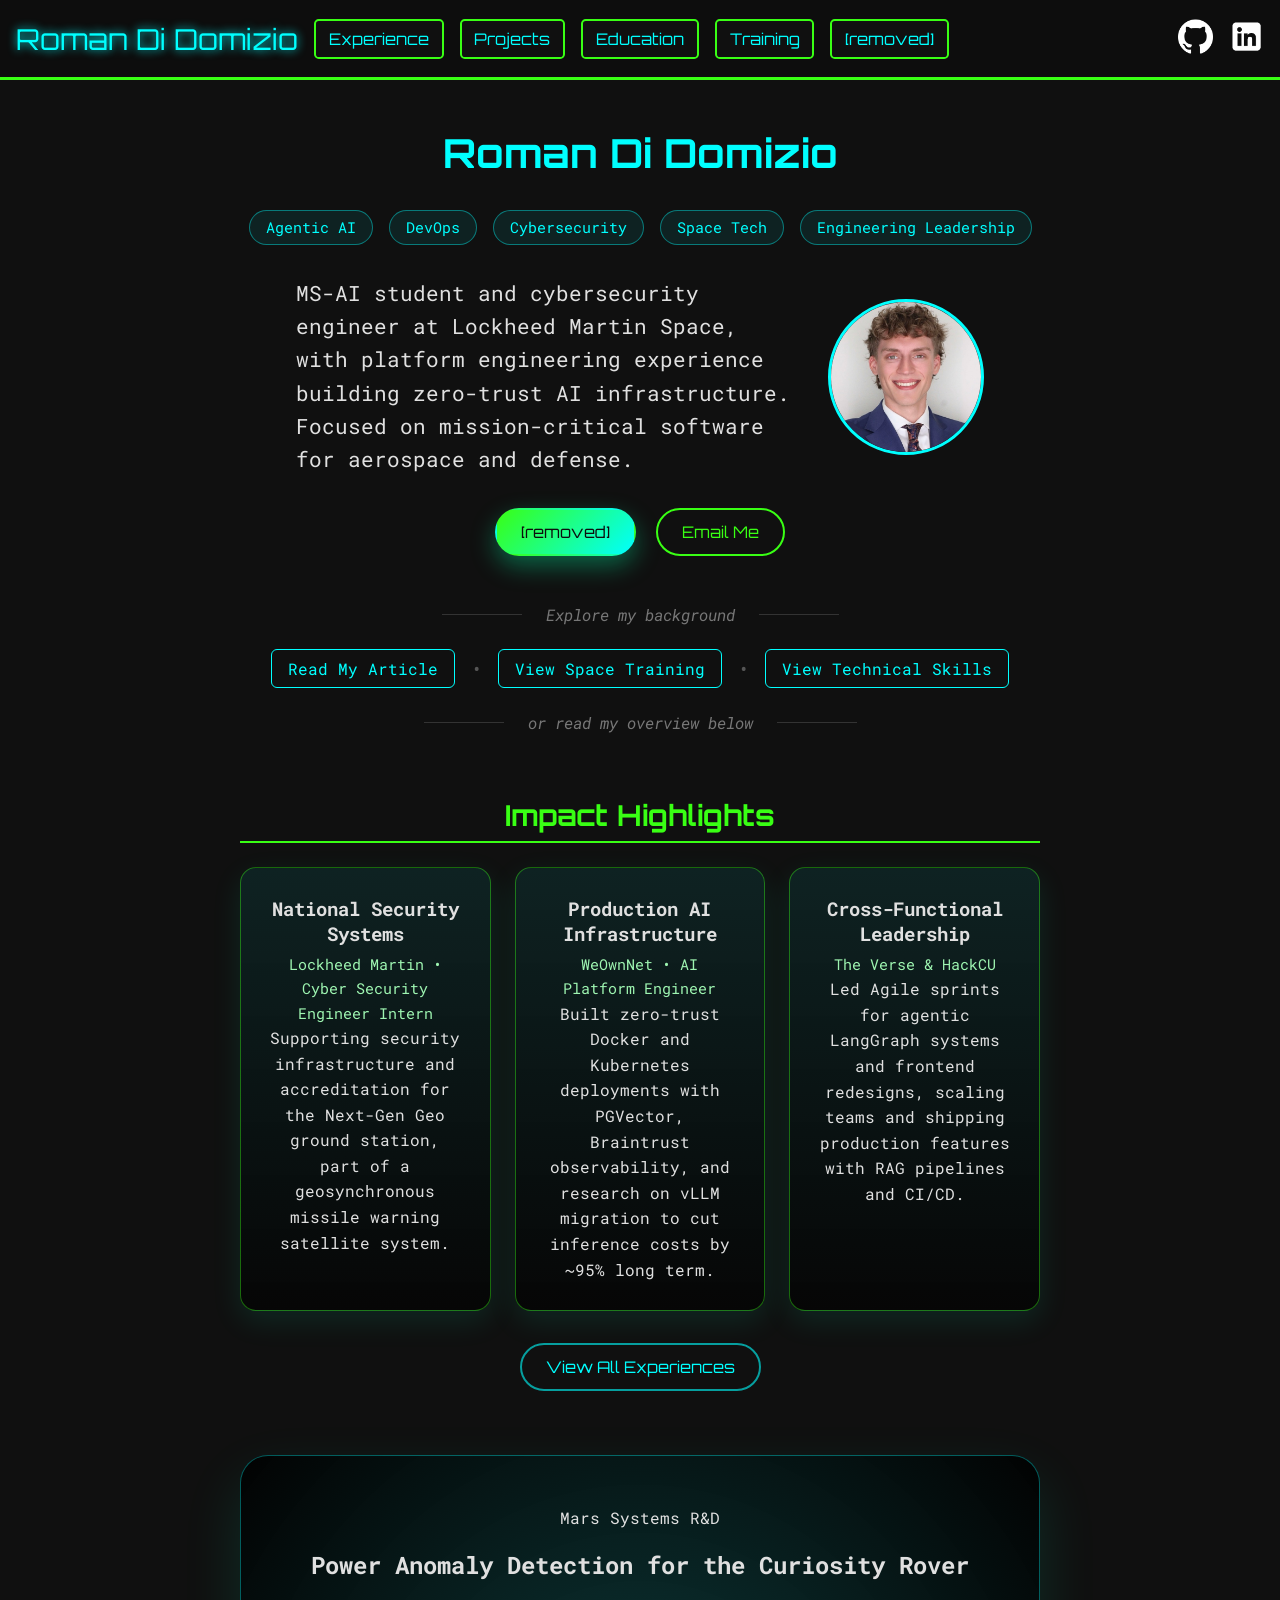
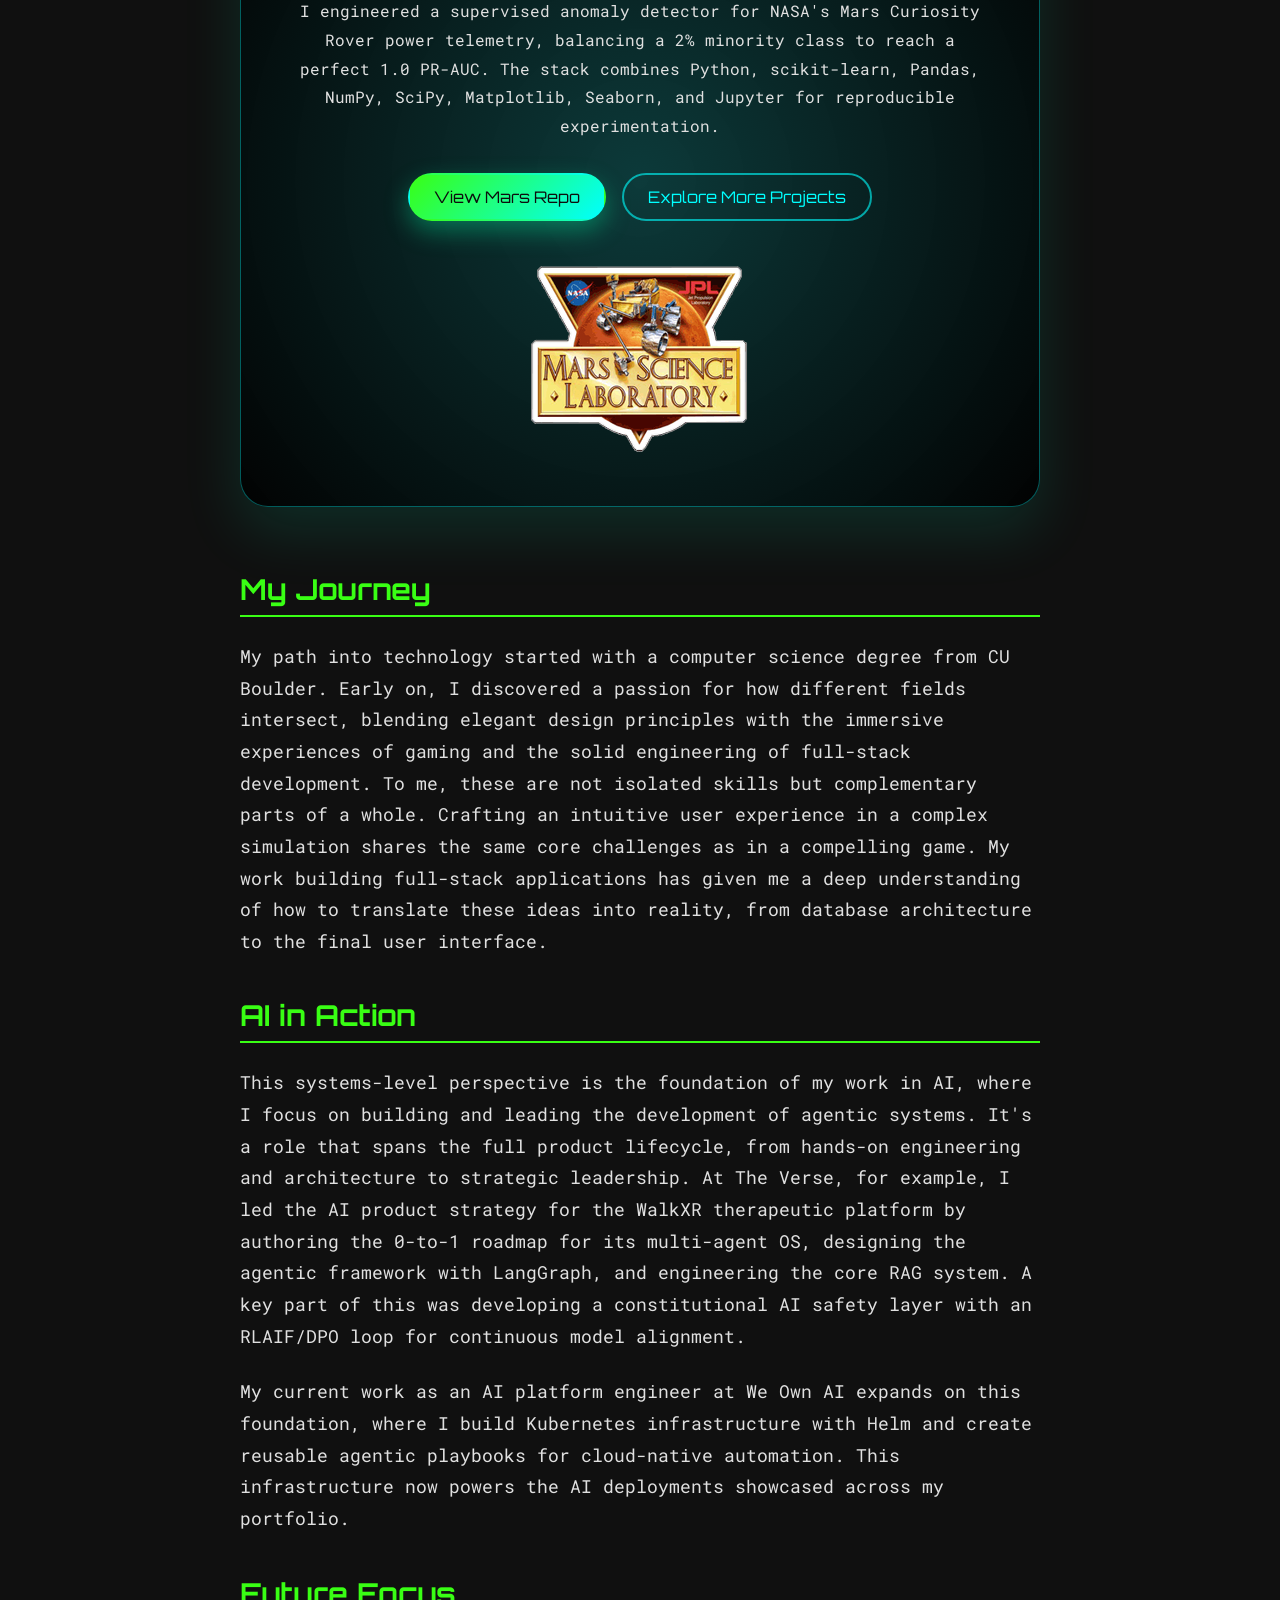
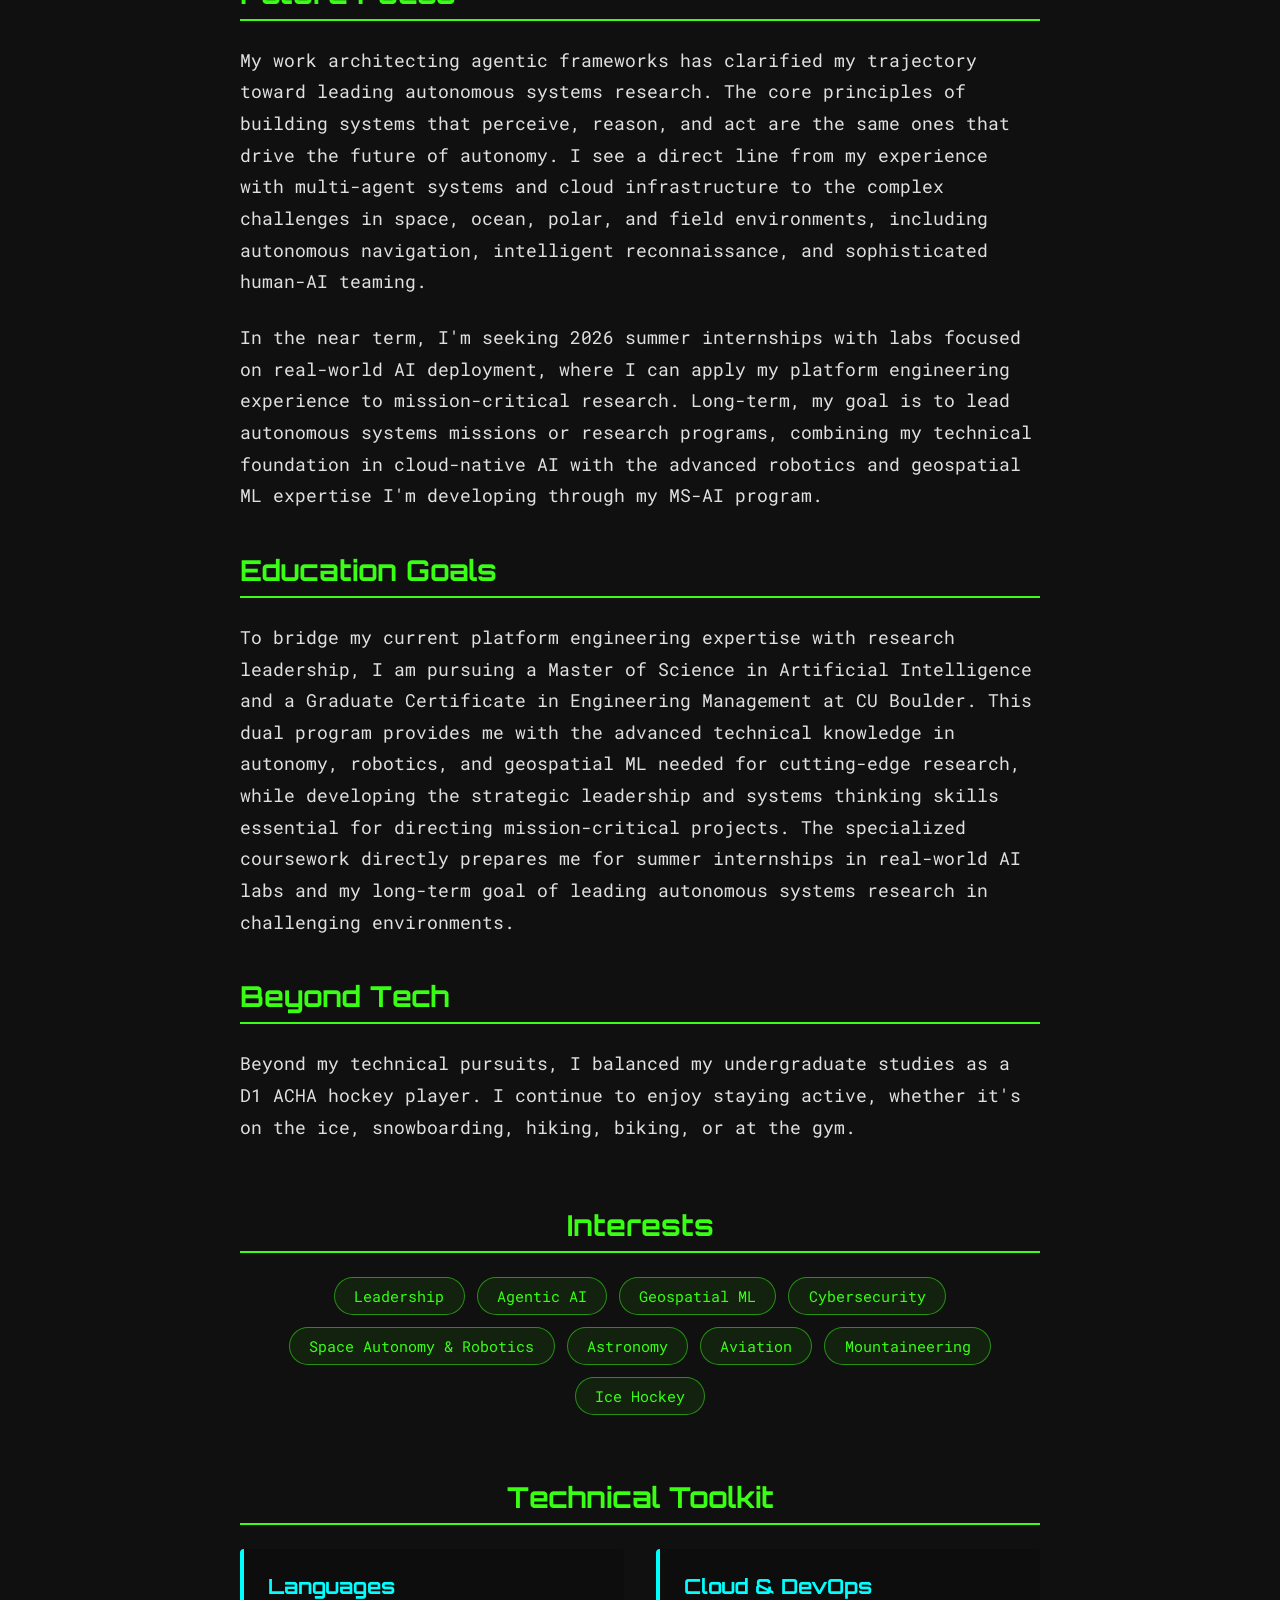
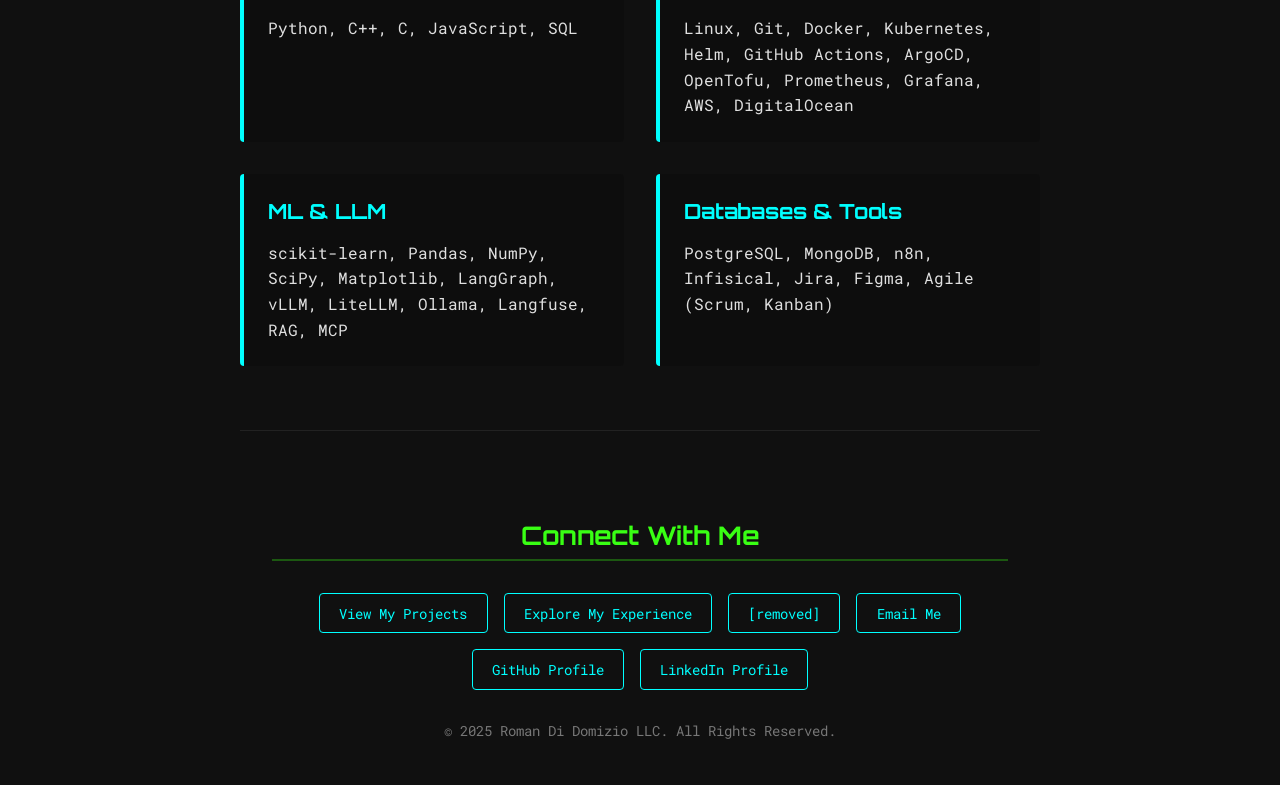
==== index.html @ f2a69345 "Update elevator pitch and impact highlights to reflect current role" ====
<!DOCTYPE html>
<html>
<head id="head">
    <title>Roman Di Domizio</title>
    <meta name="viewport" content="width=device-width, initial-scale=1.0">
    <link rel="stylesheet" href="css/index.css">
    <link rel="preconnect" href="https://fonts.googleapis.com">
    <link rel="preconnect" href="https://fonts.gstatic.com" crossorigin>
    <link href="https://fonts.googleapis.com/css2?family=Fragment+Mono&display=swap" rel="stylesheet">
    <link href="https://fonts.googleapis.com/css2?family=Orbitron:wght@400;700&family=Roboto+Mono:wght@400&display=swap" rel="stylesheet">
    <script src="js/getheader.js"></script>
    
    <!-- Matomo -->
    <script>
      var _paq = window._paq = window._paq || [];
      /* tracker methods like "setCustomDimension" should be called before "trackPageView" */
      _paq.push(["setDocumentTitle", document.domain + "/" + document.title]);
      _paq.push(["setCookieDomain", "*.romandidomizio.com"]);
      _paq.push(["setDomains", ["*.romandidomizio.com","*.romandidomizio.com","*.www.romandidomizio.com"]]);
      _paq.push(["enableCrossDomainLinking"]);
      _paq.push(['trackPageView']);
      _paq.push(['enableLinkTracking']);
      (function() {
        var u="https://matomo.romandid.xyz/";
        _paq.push(['setTrackerUrl', u+'matomo.php']);
        _paq.push(['setSiteId', '3']);
        var d=document, g=d.createElement('script'), s=d.getElementsByTagName('script')[0];
        g.async=true; g.src=u+'matomo.js'; s.parentNode.insertBefore(g,s);
      })();
    </script>
    <!-- End Matomo Code -->
</head>
<body class="body-class">
    <div id="header-placeholder"></div>

    <div class="page-content-scrollable">
        <div class="intro-container">
            <!-- Hero Section -->
            <div class="hero-section">
                <div class="hero-content">
                    <div class="name-section">
                        <span class="name-content">Roman Di Domizio</span>
                    </div>
                    
                    <div class="focus-chips">
                        <span class="chip">Agentic AI</span>
                        <span class="chip">DevOps</span>
                        <span class="chip">Cybersecurity</span>
                        <span class="chip">Space Tech</span>
                        <span class="chip">Engineering Leadership</span>
                    </div>
                    
                    <!-- Professional Summary -->
                    <div class="professional-summary">
                        <p class="summary-text">
                            MS-AI student and cybersecurity engineer at Lockheed Martin Space, with platform engineering experience building zero-trust AI infrastructure. 
                            Focused on mission-critical software for aerospace and defense.
                        </p>
                        <img src="img/headshot.jpg" alt="Roman Di Domizio Headshot" class="profile-pic-compact">
                    </div>

                    <div class="hero-cta">
                        <a href="[removed]" target="_blank" class="cta-btn primary-cta">[removed]</a>
                        <a href="mailto:rodi1364@colorado.edu" class="cta-btn secondary-cta">Email Me</a>
                    </div>
                </div>
            </div>

            <!-- Alternative Actions -->
            <div class="alternative-actions">
                <div class="action-divider">
                    <span class="divider-text">Explore my background</span>
                </div>
                <div class="action-links">
                    <a href="https://www.linkedin.com/pulse/from-walkxr-we-own-what-comes-next-roman-di-domizio-2ticc" target="_blank" class="action-link">
                        Read My Article
                    </a>
                    <span class="action-separator">•</span>
                    <a href="training.html" class="action-link">
                        View Space Training
                    </a>
                    <span class="action-separator">•</span>
                    <a href="#skills" class="action-link scroll-link">
                        View Technical Skills
                    </a>
                </div>
                <div class="action-divider">
                    <span class="divider-text">or read my overview below</span>
                </div>
            </div>

            <!-- Impact Highlights -->
            <div class="impact-highlights">
                <h2 class="content-subheading">Impact Highlights</h2>
                <div class="impact-grid">
                    <div class="impact-card">
                        <h3>National Security Systems</h3>
                        <p class="impact-meta">Lockheed Martin • Cyber Security Engineer Intern</p>
                        <p>Supporting security infrastructure and accreditation for the Next-Gen Geo ground station, part of a geosynchronous missile warning satellite system.</p>
                    </div>
                    <div class="impact-card">
                        <h3>Production AI Infrastructure</h3>
                        <p class="impact-meta">WeOwnNet • AI Platform Engineer</p>
                        <p>Built zero-trust Docker and Kubernetes deployments with PGVector, Braintrust observability, and research on vLLM migration to cut inference costs by ~95% long term.</p>
                    </div>
                    <div class="impact-card">
                        <h3>Cross-Functional Leadership</h3>
                        <p class="impact-meta">The Verse & HackCU</p>
                        <p>Led Agile sprints for agentic LangGraph systems and frontend redesigns, scaling teams and shipping production features with RAG pipelines and CI/CD.</p>
                    </div>
                </div>
                <div class="impact-cta">
                    <a href="experience.html" class="cta-btn tertiary-cta">View All Experiences</a>
                </div>
            </div>

            <!-- Mars Project Spotlight -->
            <section class="mars-showcase">
                <div class="mars-content">
                    <div class="mars-text">
                        <p class="eyebrow">Mars Systems R&D</p>
                        <h2>Power Anomaly Detection for the Curiosity Rover</h2>
                        <p>I engineered a supervised anomaly detector for NASA's Mars Curiosity Rover power telemetry, balancing a 2% minority class to reach a perfect 1.0 PR-AUC. The stack combines Python, scikit-learn, Pandas, NumPy, SciPy, Matplotlib, Seaborn, and Jupyter for reproducible experimentation.</p>
                        <div class="mars-cta">
                            <a href="https://github.com/romandidomizio/space-autonomy" target="_blank" class="cta-btn primary-cta">View Mars Repo</a>
                            <a href="projects.html" class="cta-btn tertiary-cta">Explore More Projects</a>
                        </div>
                    </div>
                    <div class="mars-visual">
                        <img src="img/MSL.png" alt="Mars Rover Visualization" />
                    </div>
                </div>
            </section>

            <!-- Main Narrative -->
            <div class="main-narrative">
                <h2 class="content-subheading">My Journey</h2>
                <p>My path into technology started with a computer science degree from CU Boulder. Early on, I discovered a passion for how different fields intersect, blending elegant design principles with the immersive experiences of gaming and the solid engineering of full-stack development. To me, these are not isolated skills but complementary parts of a whole. Crafting an intuitive user experience in a complex simulation shares the same core challenges as in a compelling game. My work building full-stack applications has given me a deep understanding of how to translate these ideas into reality, from database architecture to the final user interface.</p>

                <h2 class="content-subheading">AI in Action</h2>
                <p>This systems-level perspective is the foundation of my work in AI, where I focus on building and leading the development of agentic systems. It's a role that spans the full product lifecycle, from hands-on engineering and architecture to strategic leadership. At The Verse, for example, I led the AI product strategy for the WalkXR therapeutic platform by authoring the 0-to-1 roadmap for its multi-agent OS, designing the agentic framework with LangGraph, and engineering the core RAG system. A key part of this was developing a constitutional AI safety layer with an RLAIF/DPO loop for continuous model alignment.</p>
                <p>My current work as an AI platform engineer at We Own AI expands on this foundation, where I build Kubernetes infrastructure with Helm and create reusable agentic playbooks for cloud-native automation. This infrastructure now powers the AI deployments showcased across my portfolio.</p>

                <h2 class="content-subheading">Future Focus</h2>
                <p>My work architecting agentic frameworks has clarified my trajectory toward leading autonomous systems research. The core principles of building systems that perceive, reason, and act are the same ones that drive the future of autonomy. I see a direct line from my experience with multi-agent systems and cloud infrastructure to the complex challenges in space, ocean, polar, and field environments, including autonomous navigation, intelligent reconnaissance, and sophisticated human-AI teaming.</p>
                <p>In the near term, I'm seeking 2026 summer internships with labs focused on real-world AI deployment, where I can apply my platform engineering experience to mission-critical research. Long-term, my goal is to lead autonomous systems missions or research programs, combining my technical foundation in cloud-native AI with the advanced robotics and geospatial ML expertise I'm developing through my MS-AI program.</p>

                <h2 class="content-subheading">Education Goals</h2>
                <p>To bridge my current platform engineering expertise with research leadership, I am pursuing a Master of Science in Artificial Intelligence and a Graduate Certificate in Engineering Management at CU Boulder. This dual program provides me with the advanced technical knowledge in autonomy, robotics, and geospatial ML needed for cutting-edge research, while developing the strategic leadership and systems thinking skills essential for directing mission-critical projects. The specialized coursework directly prepares me for summer internships in real-world AI labs and my long-term goal of leading autonomous systems research in challenging environments.</p>

                 <h2 class="content-subheading">Beyond Tech</h2>
                <p>Beyond my technical pursuits, I balanced my undergraduate studies as a D1 ACHA hockey player. I continue to enjoy staying active, whether it's on the ice, snowboarding, hiking, biking, or at the gym.</p>
            </div>

            <!-- Interests -->
            <div class="interests-section">
                <h2 class="content-subheading">Interests</h2>
                <div class="interest-tags">
                    <span class="interest-tag">Leadership</span>
                    <span class="interest-tag">Agentic AI</span>
                    <span class="interest-tag">Geospatial ML</span>
                    <span class="interest-tag">Cybersecurity</span>
                    <span class="interest-tag">Space Autonomy & Robotics</span>
                    <span class="interest-tag">Astronomy</span>
                    <span class="interest-tag">Aviation</span>
                    <span class="interest-tag">Mountaineering</span>
                    <span class="interest-tag">Ice Hockey</span>
                </div>
            </div>

            <!-- Technical Skills Section -->
            <div id="skills" class="skills-section">
                <h2 class="content-subheading">Technical Toolkit</h2>
                <div class="skills-grid">
                    <div class="skill-category">
                        <h4>Languages</h4>
                        <p>Python, C++, C, JavaScript, SQL</p>
                    </div>
                    <div class="skill-category">
                        <h4>Cloud &amp; DevOps</h4>
                        <p>Linux, Git, Docker, Kubernetes, Helm, GitHub Actions, ArgoCD, OpenTofu, Prometheus, Grafana, AWS, DigitalOcean</p>
                    </div>
                    <div class="skill-category">
                        <h4>ML &amp; LLM</h4>
                        <p>scikit-learn, Pandas, NumPy, SciPy, Matplotlib, LangGraph, vLLM, LiteLLM, Ollama, Langfuse, RAG, MCP</p>
                    </div>
                    <div class="skill-category">
                        <h4>Databases &amp; Tools</h4>
                        <p>PostgreSQL, MongoDB, n8n, Infisical, Jira, Figma, Agile (Scrum, Kanban)</p>
                    </div>
                </div>
            </div>

            <!-- Footer Section -->
            <footer>
                <h2 class="content-subheading footer-heading">Connect With Me</h2>
                <div class="footer-links-container">
                    <a href="projects.html" class="footer-link">View My Projects</a>
                    <a href="experience.html" class="footer-link">Explore My Experience</a>
                    <a href="[removed]" target="_blank" class="footer-link">[removed]</a>
                    <a href="mailto:rodi1364@colorado.edu" class="footer-link">Email Me</a>
                    <a href="https://github.com/romandidomizio" target="_blank" class="footer-link">GitHub Profile</a>
                    <a href="https://www.linkedin.com/in/roman-di-domizio" target="_blank" class="footer-link">LinkedIn Profile</a>
                </div>
                <p class="copyright">&copy; 2025 Roman Di Domizio LLC. All Rights Reserved.</p>
            </footer>
        </div>
    </div>
</body>
</html>
---- css/index.css ----
@import url('https://fonts.googleapis.com/css2?family=Orbitron:wght@400;700&family=Roboto+Mono:wght@400&display=swap');

/* Header Section */
.header-container {
    width: 100%;
    max-width: 100vw; /* Prevent horizontal scrolling */
    height: 5rem; /* Restrict height to 5rem */
    display: flex;
    justify-content: space-between;
    align-items: center;
    padding: 0 1rem; /* Reduced padding to save space */
    background-color: #0d0d0d; /* Dark background */
    border-bottom: 3px solid #39FF14; /* Neon green bottom border */
    box-sizing: border-box; /* Ensures padding is included in the element's width */
    overflow: hidden; /* Prevents horizontal overflow */
}

/* Name Styling */
.myname {
    text-decoration: none;
    font-family: 'Orbitron', sans-serif;
    font-size: 1.8rem;
    color: #00FFFF; /* Neon blue */
    text-shadow: 0 0 10px #00FFFF; /* Neon blue glow */
}

/* Navigation Buttons Styling */
.nav-buttons {
    display: flex;
    gap: 1rem; /* Space between buttons */
    justify-content: left;
    flex-wrap: wrap; /* Allows buttons to wrap on smaller screens */
    flex: 1; /* Pushes buttons to center */
    margin-left: 1rem;
}

.hdr-btn {
    font-family: 'Orbitron', sans-serif;
    font-size: 1rem; /* Reduced font size to fit smaller screens */
    text-decoration: none;
    color: #00FFFF;
    background-color: #101010;
    border: 2px solid #39FF14; /* Neon green border */
    padding: 0.5rem 0.8rem;
    border-radius: 0.3rem;
    transition: 0.3s;
}

.hdr-btn:hover {
    background-color: #39FF14; /* Neon green background on hover */
    color: #000; /* Dark text on hover */
    cursor: pointer;
    box-shadow: 0 0 15px #39FF14; /* Glow effect */
}

/* Social Media Icons */
.social-links {
    display: flex;
    gap: 1rem;
    margin-left: 1rem;
}

.social-icon {
    width: 35px; /* Slightly reduced icon size */
    height: auto;
    transition: transform 0.3s;
}

.social-icon:hover {
    transform: scale(1.2); /* Zoom-in effect on hover */
}

/* Responsive Adjustments for Smaller Screens */
@media (max-width: 768px) {
    .header-container {
        flex-direction: column;
        height: auto; /* Allows for expansion */
        padding: 0.5rem 1rem;
        text-align: center;
    }

    .nav-buttons {
        flex-wrap: wrap; /* Allows buttons to wrap */
        justify-content: center;
        margin: 0.5rem 0;
        gap: 0.5rem; /* Smaller gap between buttons */
    }

    .hdr-btn {
        font-size: 0.9rem; /* Smaller font size for smaller screens */
        padding: 0.4rem 0.6rem; /* Adjust padding for smaller buttons */
    }

    .social-links {
        justify-content: center;
        margin-top: 0.5rem;
    }
}

/* page info */
.body-class {
    margin: 0;
    background-color: #101010; /* Dark primary background */
    color: #E0E0E0; /* Softer white for better readability */
    font-family: 'Roboto Mono', monospace; /* Secondary futuristic font */
}

.page-name {
    font-family: 'Orbitron', sans-serif;
    font-size: 3rem;
    color: #00FFFF; /* Neon blue for heading */
    text-shadow: 0 0 15px #00FFFF; /* Neon glow effect */
    text-align: center;
    margin-top: 2rem;
}
/* New styles for scrollable index page */
.page-content-scrollable {
    padding: 0 2rem 5rem 2rem; /* Add padding to sides and bottom */
}

.intro-container {
    max-width: 800px;
    margin: 0 auto; /* Center the content */
    text-align: center;
}

/* index */
.name-section {
    text-align: center;
    margin-top: 3rem;
    margin-bottom: 1rem;
}

.name-content {
    font-family: 'Orbitron', sans-serif;
    font-size: 2.5rem;
    font-weight: bold;
    color: #00FFFF;
    /* text-shadow: 0 0 10px #00FFFF; */ /* Shadow removed */
}

.elevator-pitch {
    font-size: 1.2rem;
    color: #E0E0E0;
    max-width: 700px;
    margin: 0 auto 2.5rem auto;
    line-height: 1.6;
}

.elevator-pitch strong {
    color: #39FF14;
    font-weight: normal;
}

.profile-pic-circular {
    width: 200px;
    height: 200px;
    border-radius: 50%; /* Makes the image circular */
    object-fit: cover;
    object-position: center 5%; /* Adjusts visible part of image further down */
    border: 3px solid #00FFFF;
    /* box-shadow: 0 0 20px rgba(0, 255, 255, 0.5); */ /* Shadow removed */
    margin-top: .5rem; /* Increased top margin to move it down */
    margin-bottom: .5rem;
}

.main-narrative {
    text-align: left;
    margin-bottom: 4rem;
}

.content-subheading {
    font-family: 'Orbitron', sans-serif;
    font-size: 1.8rem;
    color: #39FF14;
    /* text-shadow: 0 0 8px rgba(57, 255, 20, 0.7); */ /* Shadow removed */
    border-bottom: 2px solid #39FF14;
    padding-bottom: 0.5rem;
    margin-top: 2.5rem;
    margin-bottom: 1.5rem;
}

.main-narrative p {
    font-size: 1.1rem;
    color: #E0E0E0;
    line-height: 1.8;
    margin-bottom: 1.5rem;
}

.main-narrative p strong {
    font-weight: bold;
    color: #00FFFF;
}

.main-narrative ul li b {
    font-weight: bold;
    color: #00FFFF; /* Ensure these titles are bold and match other strong emphasis */
}

/* Hero Section */
.hero-section {
    text-align: center;
    margin-bottom: 3rem;
}

.hero-content {
    max-width: 800px;
    margin: 0 auto;
}

.professional-summary {
    display: flex;
    align-items: center;
    justify-content: center;
    gap: 2rem;
    margin-top: 1.5rem;
    flex-wrap: wrap;
}

.summary-text {
    font-size: 1.3rem;
    color: #E0E0E0;
    line-height: 1.6;
    max-width: 500px;
    text-align: left;
    margin: 0;
}

.profile-pic-compact {
    width: 150px;
    height: 150px;
    border-radius: 50%;
    object-fit: cover;
    object-position: center 5%;
    border: 3px solid #00FFFF;
    flex-shrink: 0;
}

.hero-cta {
    display: flex;
    justify-content: center;
    gap: 1.25rem;
    flex-wrap: wrap;
    margin: 2rem 0 1rem 0;
}

.cta-btn {
    font-family: 'Orbitron', sans-serif;
    text-decoration: none;
    padding: 0.75rem 1.5rem;
    border-radius: 999px;
    font-size: 1rem;
    transition: transform 0.25s ease, box-shadow 0.25s ease;
    border: 2px solid transparent;
}

.primary-cta {
    background: linear-gradient(135deg, #39FF14, #00FFFF);
    color: #0d0d0d;
    box-shadow: 0 10px 25px rgba(0, 255, 170, 0.35);
}

.secondary-cta {
    border-color: #39FF14;
    color: #39FF14;
}

.tertiary-cta {
    border-color: rgba(0, 255, 255, 0.6);
    color: #00FFFF;
}

.cta-btn:hover {
    transform: translateY(-3px);
    box-shadow: 0 15px 30px rgba(0, 255, 200, 0.25);
}

.focus-chips {
    display: flex;
    gap: 1rem;
    justify-content: center;
    flex-wrap: wrap;
    margin-top: 2rem;
    margin-bottom: 2rem;
}

.chip {
    border: 1px solid rgba(0, 255, 255, 0.4);
    color: #00FFFF;
    padding: 0.4rem 1rem;
    border-radius: 20px;
    font-size: 0.95rem;
    background-color: rgba(0, 255, 255, 0.08);
}

/* Business Ventures Section */

/* Impact Highlights */
.impact-highlights {
    margin: 4rem 0;
}

.impact-grid {
    display: grid;
    grid-template-columns: repeat(auto-fit, minmax(240px, 1fr));
    gap: 1.5rem;
}

.impact-card {
    border: 1px solid rgba(57, 255, 20, 0.4);
    border-radius: 16px;
    padding: 1.75rem;
    background: linear-gradient(180deg, rgba(0, 255, 255, 0.08), rgba(0, 0, 0, 0.6));
    box-shadow: 0 10px 30px rgba(0, 255, 200, 0.1);
    transition: transform 0.3s ease, border-color 0.3s ease;
}

.impact-card:hover {
    transform: translateY(-6px);
    border-color: #39FF14;
}

.impact-card h3 {
    margin-top: 0;
    margin-bottom: 0.35rem;
}

.impact-meta {
    font-size: 0.95rem;
    color: #9ef5b1;
    margin-bottom: 0.75rem;
}

.impact-card p {
    margin: 0;
    line-height: 1.6;
}

.impact-cta {
    text-align: center;
    margin-top: 2rem;
}

.impact-cta .cta-btn {
    display: inline-block;
}

/* Interests */
.interests-section {
    margin: 3rem 0 4rem 0;
}

.interest-tags {
    display: flex;
    flex-wrap: wrap;
    justify-content: center;
    gap: 0.75rem;
}

.interest-tag {
    border: 1px solid rgba(57, 255, 20, 0.5);
    padding: 0.5rem 1.2rem;
    border-radius: 999px;
    font-size: 0.95rem;
    color: #39FF14;
    background-color: rgba(57, 255, 20, 0.08);
}

.mars-showcase {
    margin: 4rem 0;
    border: 1px solid rgba(0, 255, 255, 0.35);
    border-radius: 28px;
    padding: 3rem;
    background: radial-gradient(circle at center, rgba(0, 255, 255, 0.18), rgba(0, 0, 0, 0.85));
    box-shadow: 0 25px 60px rgba(0, 255, 200, 0.12);
}


.mars-content {
    display: flex;
    flex-direction: column;
    gap: 2.5rem;
    align-items: center;
    text-align: center;
}

.mars-text {
    max-width: 720px;
}

.mars-text h2 {
    margin-top: 0;
    margin-bottom: 1rem;
}

.mars-text p {
    margin-top: 0;
    line-height: 1.8;
}


.mars-visual {
    width: 100%;
    display: flex;
    justify-content: center;
}

.mars-visual img {
    max-width: 360px;
    border-radius: 18px;
    margin: 0 auto;
}

.mars-cta {
    display: flex;
    gap: 1rem;
    flex-wrap: wrap;
    margin-top: 2rem;
    justify-content: center;
}

@media (max-width: 768px) {
    .mars-showcase {
        padding: 1.75rem;
    }
    .mars-content {
        flex-direction: column-reverse;
    }
    .hero-cta {
        flex-direction: column;
    }
}

/* Alternative Actions */
.alternative-actions {
    text-align: center;
    margin: 3rem 0;
}

.action-divider {
    margin: 1.5rem 0;
    position: relative;
    display: flex;
    align-items: center;
    justify-content: center;
}

.action-divider::before,
.action-divider::after {
    content: '';
    flex: 1;
    height: 1px;
    background-color: #333;
    max-width: 80px;
}

.action-divider::before {
    margin-right: 1rem;
}

.action-divider::after {
    margin-left: 1rem;
}

.divider-text {
    font-size: 1rem;
    color: #777;
    font-style: italic;
    white-space: nowrap;
    padding: 0 0.5rem;
}

.action-links {
    display: flex;
    justify-content: center;
    align-items: center;
    gap: 1rem;
    flex-wrap: wrap;
}

.action-link {
    text-decoration: none;
    color: #00FFFF;
    font-size: 1rem;
    padding: 0.5rem 1rem;
    border: 1px solid #00FFFF;
    border-radius: 6px;
    transition: all 0.3s ease;
}

.action-link:hover {
    background-color: #00FFFF;
    color: #000;
}

.action-separator {
    color: #555;
    font-size: 1.2rem;
}

/* Smooth scrolling for anchor links */
html {
    scroll-behavior: smooth;
}

/* Responsive adjustments */
@media (max-width: 768px) {
    .professional-summary {
        flex-direction: column;
        text-align: center;
    }
    
    .summary-text {
        text-align: center;
        max-width: 100%;
    }
    
    .venture-cards {
        grid-template-columns: 1fr;
    }
    
    .action-links {
        flex-direction: column;
        gap: 0.5rem;
    }
    
    .action-separator {
        display: none;
    }
    .name-content {
        font-size: 2rem;
    }
}

/* Skills Section */
.skills-section {
    margin-bottom: 4rem;
}

.skills-grid {
    display: grid;
    grid-template-columns: 1fr; /* Single column on small screens */
    gap: 2rem;
    text-align: left;
}

.skill-category {
    background-color: #0d0d0d;
    padding: 1.5rem;
    border-left: 4px solid #00FFFF;
    border-radius: 4px;
    transition: all 0.3s ease;
}

.skill-category:hover {
    transform: translateY(-5px);
    /* box-shadow: 0 5px 15px rgba(0, 255, 255, 0.1); */ /* Shadow removed */
    border-left-color: #39FF14; /* Change border color on hover for feedback */
}

.skill-category h4 {
    font-family: 'Orbitron', sans-serif;
    font-size: 1.3rem;
    color: #00FFFF;
    margin-top: 0;
    margin-bottom: 1rem;
}

.skill-category p {
    font-size: 1rem;
    color: #E0E0E0;
    line-height: 1.6;
    margin: 0;
}

/* Footer Section */
footer {
    text-align: center;
    padding: 3rem 2rem 2rem 2rem; /* Added more padding top, reduced bottom */
    margin-top: 4rem; /* Space above footer */
    margin-bottom: -6rem;
    border-top: 1px solid #222; /* Subtle top border */
}

.footer-heading {
    margin-bottom: 2rem; /* Space below footer heading */
    font-size: 1.6rem; /* Slightly smaller footer heading */
    border-bottom-color: rgba(57, 255, 20, 0.3); /* More subtle border */
}

.footer-links-container {
    display: flex;
    justify-content: center;
    gap: 1rem; /* Adjusted gap */
    flex-wrap: wrap;
    margin-bottom: 2rem;
}

.footer-link {
    text-decoration: none;
    padding: 0.6rem 1.2rem; /* Adjusted padding */
    font-family: 'Roboto Mono', monospace; /* Consistent font */
    font-size: 0.9rem;
    border-radius: 4px;
    background-color: transparent;
    color: #00FFFF;
    border: 1px solid #00FFFF;
    transition: all 0.3s ease;
}

.footer-link:hover {
    cursor: pointer;
    background-color: #00FFFF;
    color: #000;
    border-color: #00FFFF;
    /* box-shadow: 0 0 10px #00FFFF; */ /* Shadow removed */
    transform: scale(1.03);
}

.copyright {
    font-size: 0.85rem;
    color: #777;
    margin-top: 2rem;
}

/* Responsive adjustments */
@media (min-width: 768px) {
    .skills-grid {
        grid-template-columns: repeat(2, 1fr); /* Two columns on larger screens */
    }
}


/* education */
.education-container {
    display: flex;
    justify-content: space-between;
    gap: 2rem;
    padding: 2rem;
    max-width: 1600px;
    margin: 0 auto;
}

@media (max-width: 900px) {
    .education-container {
        flex-direction: column;
    }

    .education-column {
        width: 100%;
    }
}

.education-column {
    width: 48%;
    max-height: 80vh; /* Adjust height as needed */
    overflow-y: auto;
    padding: 1rem;
    border: 1px solid #222;
    border-radius: 8px;
    background-color: #0d0d0d;
}

.course-category {
    margin-bottom: 2rem;
}

.category-title {
    font-family: 'Orbitron', sans-serif;
    font-size: 1.5rem;
    color: #39FF14;
    border-bottom: 2px solid #39FF14;
    padding-bottom: 0.5rem;
    margin-bottom: 1rem;
}

.category-subtitle {
    font-family: 'Roboto Mono', monospace;
    font-size: 1.2rem;
    color: #00FFFF;
    margin-bottom: 0.5rem;
    font-style: italic;
}

.course-list {
    list-style-type: none;
    padding-left: 1rem;
}

.course-list li {
    font-size: 1rem;
    color: #E0E0E0;
    margin-bottom: 0.5rem;
    position: relative;
    padding-left: 1.2rem;
}

.course-list li::before {
    content: '»';
    position: absolute;
    left: 0;
    color: #39FF14;
}

.course-list-compact {
    list-style-type: none;
    padding-left: 0;
}

.course-list-compact li {
    font-size: 1rem;
    color: #E0E0E0;
    margin-bottom: 0.8rem;
}

.course-list-compact b {
    color: #00FFFF;
}

/* Scrollbar styling */
.education-column::-webkit-scrollbar {
    width: 8px;
}

.education-column::-webkit-scrollbar-track {
    background: #1a1a1a;
}

.education-column::-webkit-scrollbar-thumb {
    background-color: #39FF14;
    border-radius: 4px;
}

.education-column::-webkit-scrollbar-thumb:hover {
    background-color: #00FFFF;
}

.education-content {
    width: 100%;
    padding-top: 1.5rem;
    padding-bottom: 6rem;
    flex-wrap: wrap;
    display: flex;
    justify-content: space-around; /* Cleaner layout by spacing items evenly */
    align-items: flex-start;
    background-color: #101010; /* Dark background */
}

.cu-flexbox {
    text-shadow: 0 0 10px #00FFFF; /* Neon blue text glow */
    gap: 1em;
    width: clamp(0%, 50rem, 100%);
    color: #00FFFF; /* Neon blue text */
    padding: 1em;
    display: flex;
    align-items: center;
    justify-content: center;
    margin-bottom: 1rem;
}
.cu-img {
    height: 10rem;
    max-height: 100%;
    max-width: 100%;
}
.cu-text {
    font-size: 1rem;
    display:inline-block;
    flex:1;
    color: #39FF14;
    text-shadow: 0 0 10px #37ff1400; /* Neon green glow effect */    
}

.classes-box {
    width: 100%;
    max-width: 800px; /* Slightly smaller width for more whitespace */
    background-color: #0d0d0d; /* Dark background */
    padding: 2rem;
    border-left: 5px solid #00FFFF; /* Neon blue border */
    border-radius: 0.5rem; /* Rounded corners */
    box-shadow: 0 0 15px rgba(0, 255, 255, 0.2); /* Neon blue glow */
    margin-top: 2rem; /* Increased margin for extra whitespace */
    margin-bottom:2rem;
    transition: box-shadow 0.3s ease;
}

.classes-box:hover {
    box-shadow: 0 0 15px #39FF14;
}

.class-image {
    border-style: inset;
    border-color: #00FFFF; /* Neon blue */
    border-width: 0.3rem;
    display: block;
    margin: auto;
    margin-bottom: 1rem;
    width: auto;
    height: 8rem; /* Adjust image height to make it uniform */
}

.class-name {
    color: #00FFFF;
    font-weight: bold;
    font-size: 1.5rem; /* Slightly larger for readability */
    text-align: center; /* Center-align titles */
    margin-bottom: 0.5rem;
}

.class-organization {
    font-size: 1rem;
    color: #00FFFF;
    text-align: center;
    margin-bottom: 0.5rem;
}

.class-location-date {
    font-size: 1rem;
    color: #39FF14;
    text-align: center;
    margin-bottom: 1rem;
}

.class-description {
    font-size: 1.1rem;
    color: #E0E0E0;
    text-align: center;
    line-height: 1.6;
}

.class-description li {
    list-style-type: none; /* Removes bullet points */
    position: relative;
    padding-left: 1.5rem;
    margin-bottom: 0.5rem;
}

.class-description li::before {
    content: "•"; /* Adds a bullet point */
    color: #39FF14; /* Neon green for bullet points */
    position: absolute;
    left: 0; /* Aligns the bullet point with the text */
    font-size: 1.3rem; /* Makes the bullet point slightly larger */
    line-height: 1.6;
}

.job-description {
    font-size: 1.1rem;
    color: #E0E0E0;
    line-height: 1.6;
}

.job-description li {
    list-style-type: none; /* Removes bullet points */
    position: relative;
    padding-left: 1.5rem;
    margin-bottom: 0.5rem;
}

.job-description li::before {
    content: "•"; /* Adds a bullet point */
    color: #39FF14; /* Neon green for bullet points */
    position: absolute;
    left: 0; /* Aligns the bullet point with the text */
    font-size: 1.3rem; /* Makes the bullet point slightly larger */
    line-height: 1.6;
}

.masters-program-box {
    background-color: #0d0d0d; /* Slightly different dark background */
    padding: 1.5rem; /* More padding */
    margin-bottom: 2rem; /* Space below */
    border-left: 5px solid #39FF14; /* Neon green accent border */
    border-radius: 0.3rem; /* Subtle rounded corners */
    width: clamp(60%, 65rem, 90%); /* Responsive width */
    box-shadow: 0 0 10px rgba(57, 255, 20, 0.3); /* Subtle neon green glow */
}

.masters-program-box .class-name {
    color: #39FF14; /* Neon green for the program name */
    font-size: 1.7rem; /* Larger font for program name */
}

.masters-program-box .class-location-date {
    font-size: 1.1rem; /* Slightly larger date/location */
    color: #00FFFF; /* Neon blue for details */
    margin-bottom: 0.5rem; /* Adjusted margin */
}

/* Media query to adjust layout for smaller screens */
@media (max-width: 850px) {
    .classes-box {
        width: 75%; /* Full width on smaller screens */
    }
}

/* projects */
.projects-content {
    display: flex;
    flex-direction: column;
    padding-bottom: 10rem;
    gap: 3rem; /* Space between project entries */
    align-items: center;
}

.project-box {
    width: 100%;
    max-width: 900px; 
    background-color: #0d0d0d; /* Dark background */
    padding: 2rem;
    margin-top: 4rem;
    border-left: 5px solid #00FFFF; /* Neon blue border */
    border-radius: 0.5rem; /* Rounded corners */
    box-shadow: 0 0 15px rgba(0, 255, 255, 0.2); /* Neon blue glow */
    transition: box-shadow 0.3s ease;
    text-align: center;
}

.project-name {
    color: #00FFFF; /* Neon blue */
    font-size: 1.8rem;
    font-weight: bold;
    margin-bottom: 1rem;
}

.technologies {
    font-size: 1.1rem;
    color: #39FF14; /* Neon green */
    text-align: center;
    margin-bottom: 1rem;
}

.project-description {
    font-size: 1.1rem;
    color: #E0E0E0;
    line-height: 1.6;
    text-align: left;
    padding-left: 1.5rem;
}

.project-description li {
    list-style-type: none; /* Removes bullet points */
    position: relative;
    padding-left: 1.5rem;
    margin-bottom: 0.5rem;
}

.project-description li::before {
    content: "•"; /* Adds a bullet point */
    color: #39FF14; /* Neon green for bullet points */
    position: absolute;
    left: 0; /* Aligns the bullet point with the text */
    font-size: 1.3rem; /* Makes the bullet point slightly larger */
    line-height: 1.6;
}

.project-box:hover {
    box-shadow: 0 0 25px #39FF14; /* Neon green hover effect */
}


/* Small screen adjustments */
@media (max-width: 1100px) {
    .project-box {
        width: 75%;
    }
}

.emphasis {
    font-weight: bold;
    color: #39FF14; /* Neon green */
}

.project-info {
    display: flex;
    justify-content: left;
    align-items: flex-start;
    padding-bottom: 1rem;
    border-bottom: 2px solid #00FFFF; /* Neon blue border */
    box-shadow: 0 0 15px rgba(0, 255, 255, 0.2); /* Soft neon blue glow */
    background-color: #101010; /* Dark background */
}

/* Image container to hold the images side by side */
.image-container {
    display: flex;
    justify-content: space-between; /* Ensures space between the images */
    align-items: center;
    width: 100%; /* Makes the container take full width */
    gap: 1rem; /* Adds space between the images */
}

.project-image-large {
    display: block;
    margin: auto;
    max-height: 400px; /* Larger image for project */
    max-width: 100%;
    object-fit: contain; /* Ensures entire image is displayed */
    margin-bottom: 1.5rem;
}

@media (max-width: 1100px) {
    .image-container {
        flex-direction: column; /* Stack the images vertically on small screens */
        align-items: center; /* Center-align the images */
    }

    .project-image-large {
        max-width: 100%; /* Ensure images take full width on small screens */
    }
}

/* Responsive media query */
@media (max-width: 56rem) {
    .name-container {
        flex-direction: column;
        justify-content: center;
        align-items: center;
    }

    .job, .cu-flexbox {
        flex-direction: column;
    }

    .hdr-btn {
        padding: 0.5em 1vw;
    }

    .header-buttons {
        margin-left: 0;
    }

    .project-info {
        flex-direction: column;
        align-items: center;
    }

    .aboutme-content {
        flex-direction: column;
    }

    .myimg-container {
        align-self: auto;
        padding-bottom: 1rem;
    }
}


/* Experience */
.experience-content {
    width: 100%;
    padding-top: 2rem;
    padding-bottom: 6rem;
    display: flex;
    flex-wrap: wrap;
    justify-content: center;
    align-items: flex-start;
    background-color: #101010;
}

.experience-image {
    display: block;
    width: 140px; /* Keeping the image small */
    height: auto; /* Maintain aspect ratio */
    object-fit: contain; /* Ensures entire image fits */
    margin-bottom: 1rem;
    margin-left: auto;
    margin-right: auto;
}
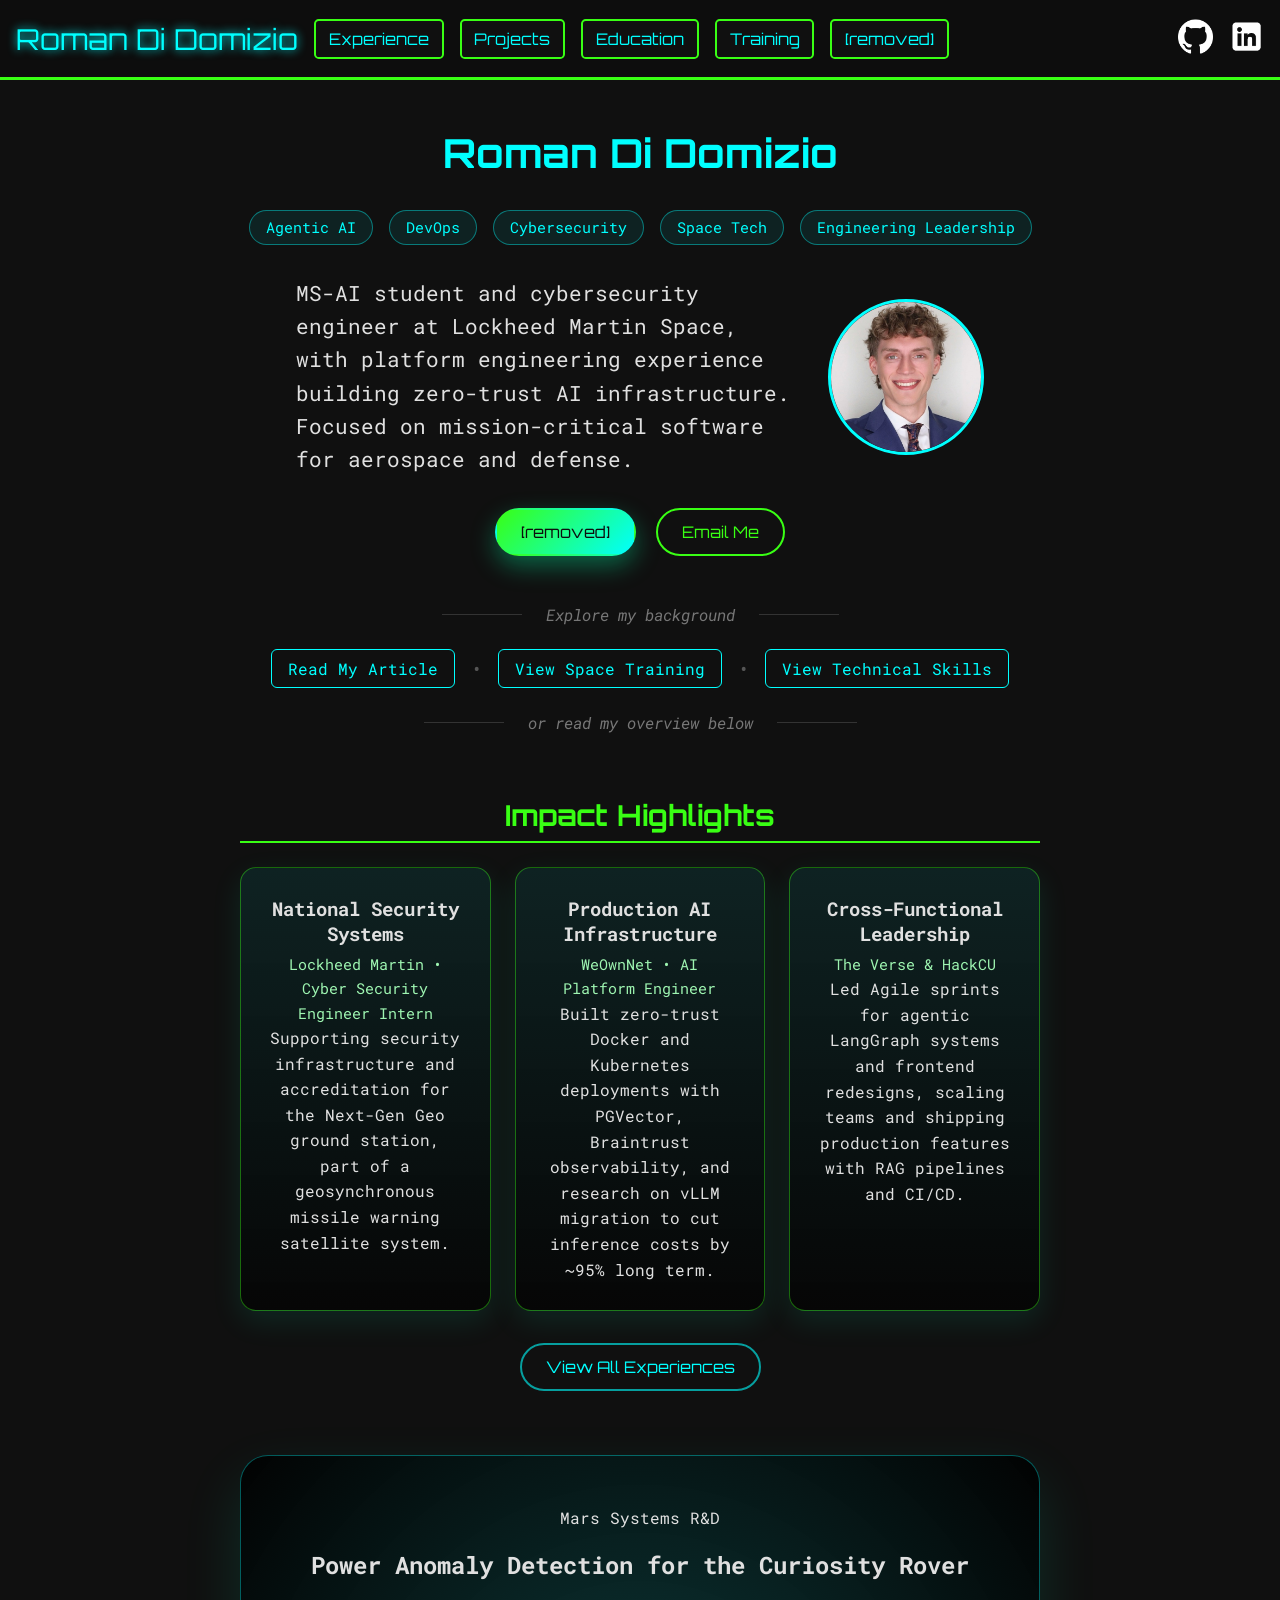
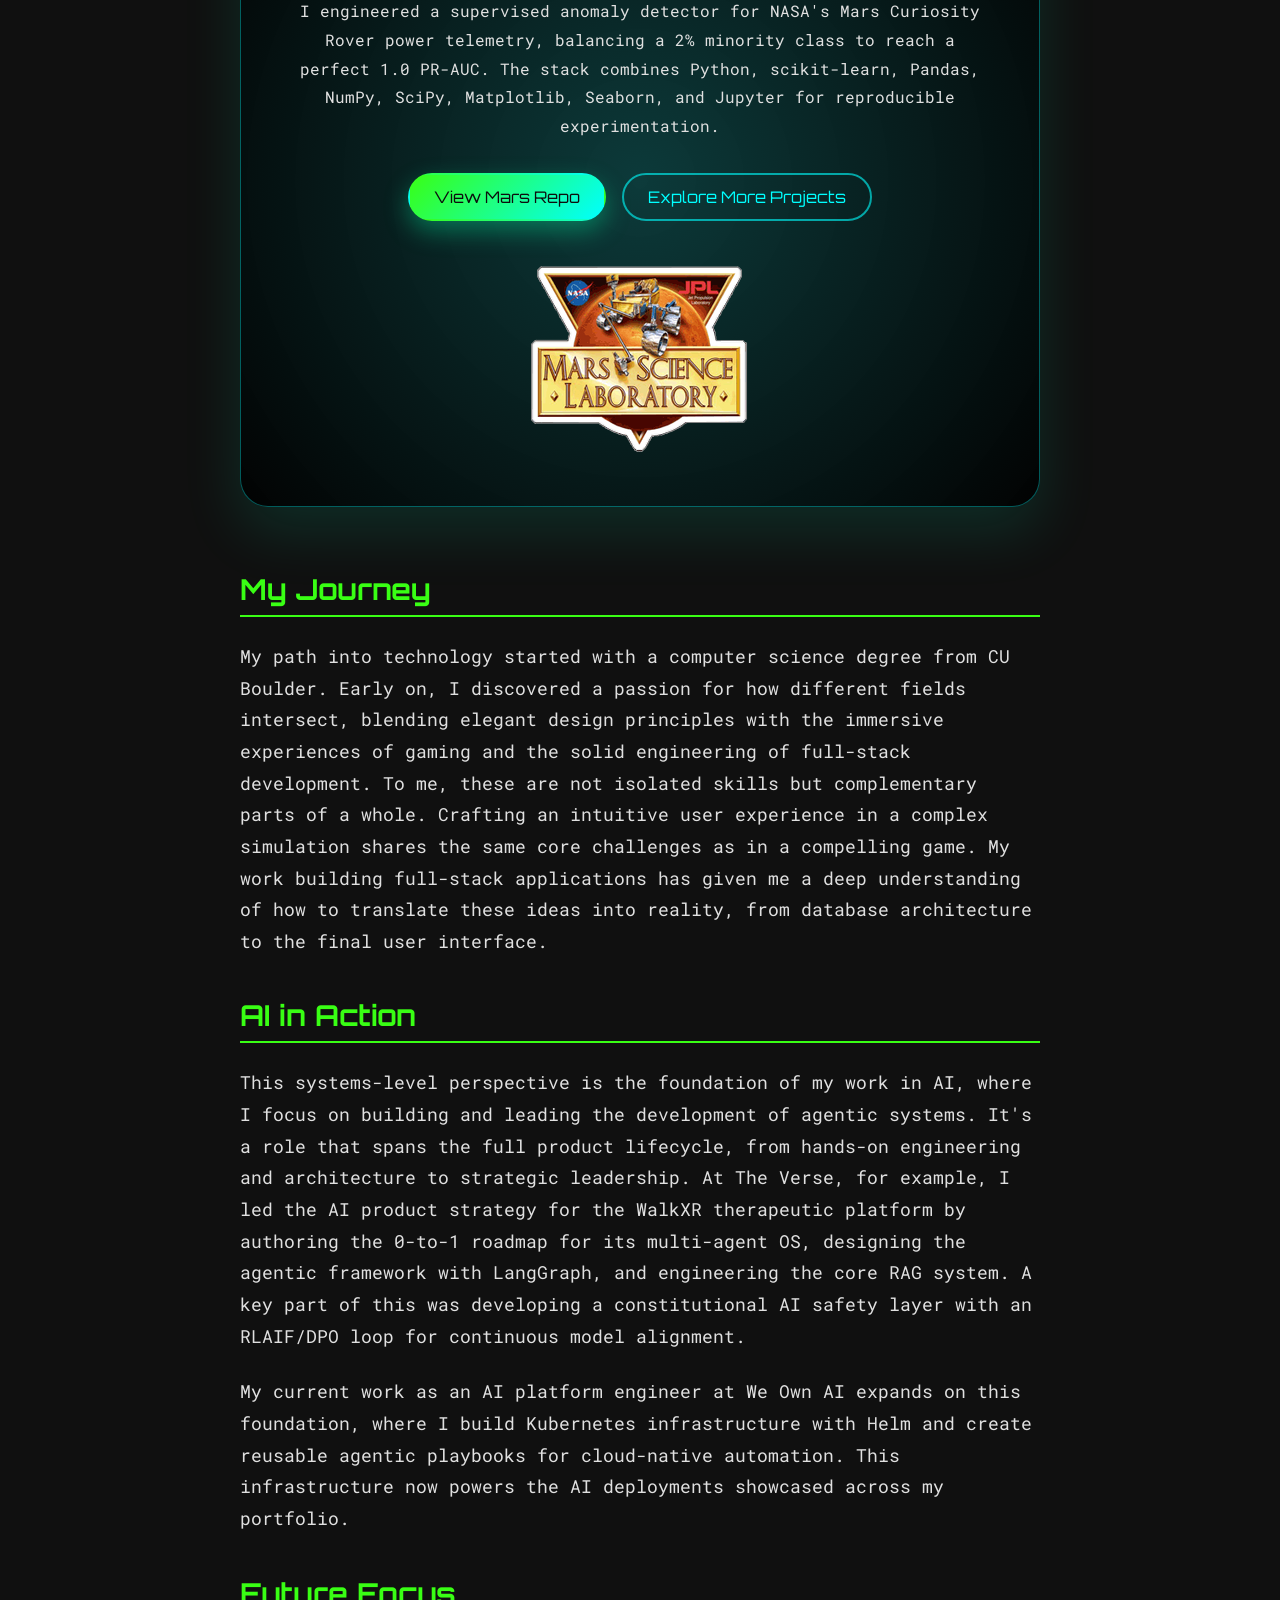
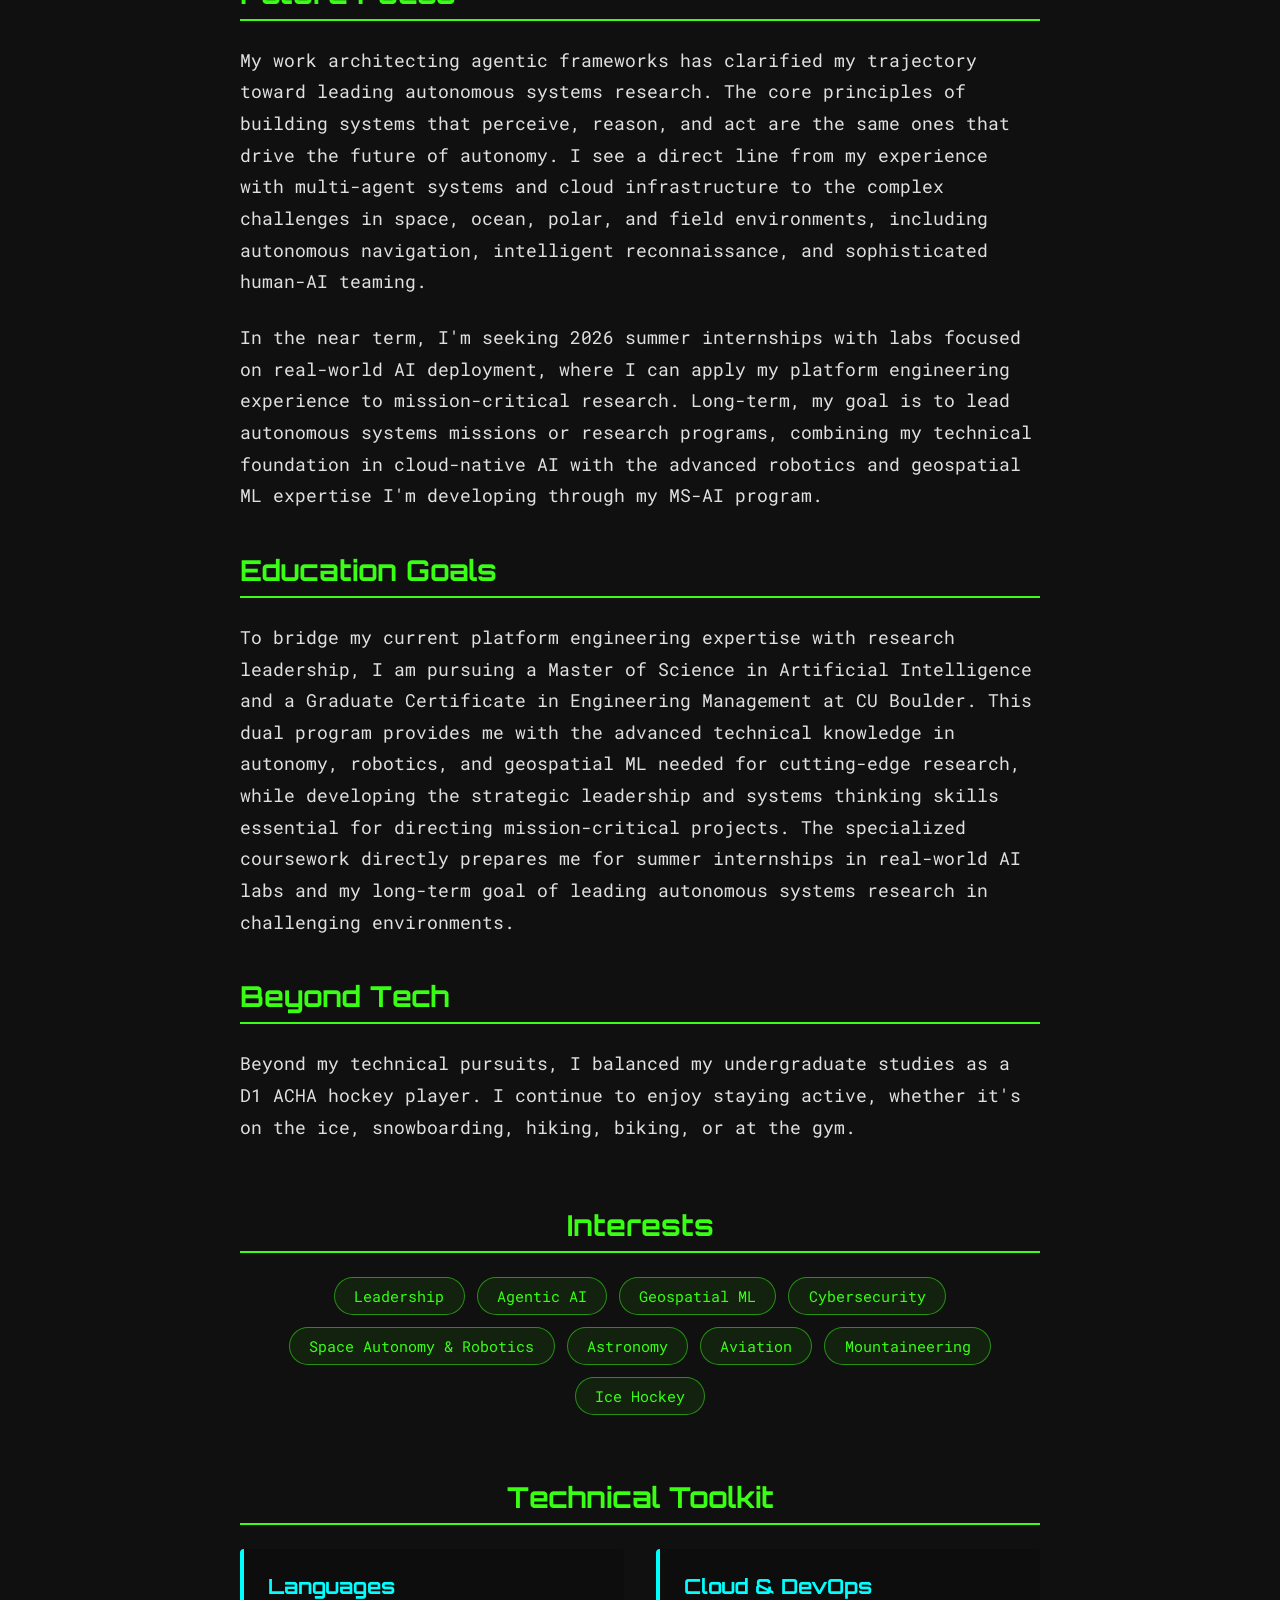
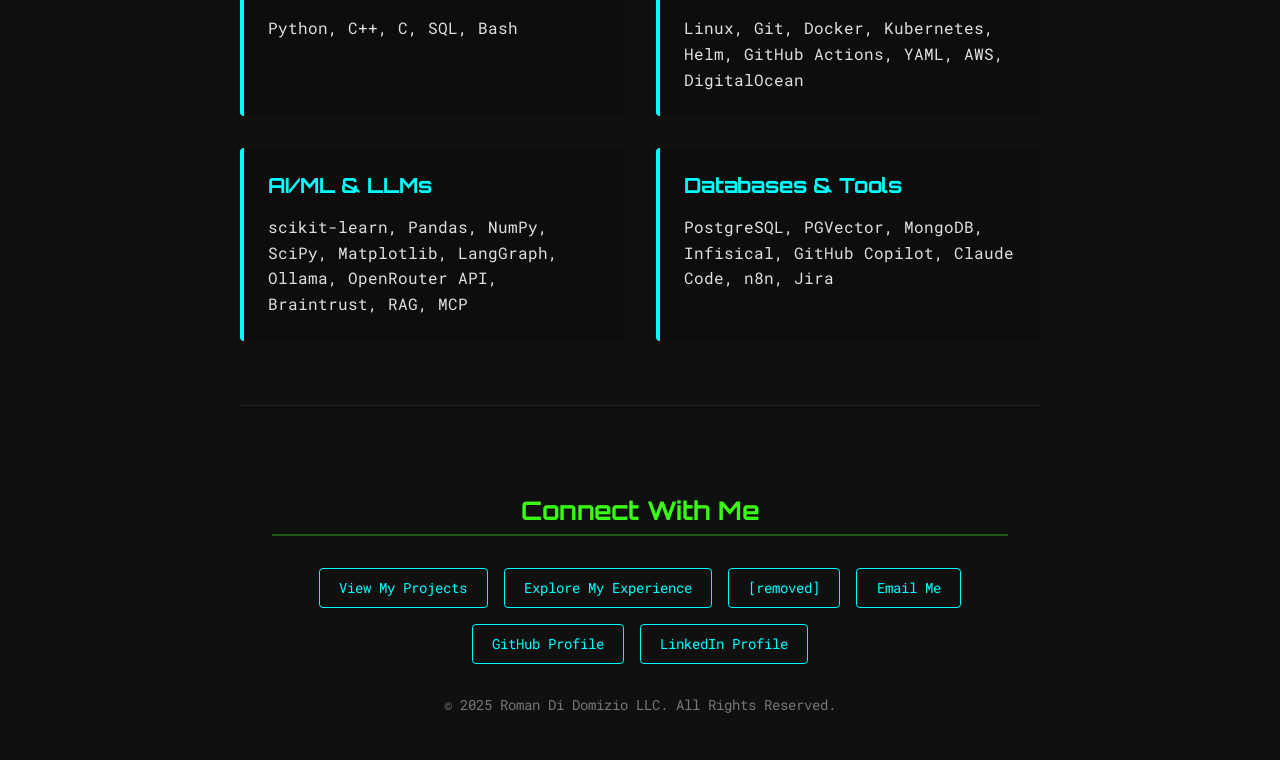
==== commit e32a0e0f: "Update skills, projects, and training content" ====
--- a/index.html
+++ b/index.html
@@ -174,19 +174,19 @@
                 <div class="skills-grid">
                     <div class="skill-category">
                         <h4>Languages</h4>
-                        <p>Python, C++, C, JavaScript, SQL</p>
+                        <p>Python, C++, C, SQL, Bash</p>
                     </div>
                     <div class="skill-category">
                         <h4>Cloud &amp; DevOps</h4>
-                        <p>Linux, Git, Docker, Kubernetes, Helm, GitHub Actions, ArgoCD, OpenTofu, Prometheus, Grafana, AWS, DigitalOcean</p>
-                    </div>
-                    <div class="skill-category">
-                        <h4>ML &amp; LLM</h4>
-                        <p>scikit-learn, Pandas, NumPy, SciPy, Matplotlib, LangGraph, vLLM, LiteLLM, Ollama, Langfuse, RAG, MCP</p>
+                        <p>Linux, Git, Docker, Kubernetes, Helm, GitHub Actions, YAML, AWS, DigitalOcean</p>
+                    </div>
+                    <div class="skill-category">
+                        <h4>AI/ML &amp; LLMs</h4>
+                        <p>scikit-learn, Pandas, NumPy, SciPy, Matplotlib, LangGraph, Ollama, OpenRouter API, Braintrust, RAG, MCP</p>
                     </div>
                     <div class="skill-category">
                         <h4>Databases &amp; Tools</h4>
-                        <p>PostgreSQL, MongoDB, n8n, Infisical, Jira, Figma, Agile (Scrum, Kanban)</p>
+                        <p>PostgreSQL, PGVector, MongoDB, Infisical, GitHub Copilot, Claude Code, n8n, Jira</p>
                     </div>
                 </div>
             </div>
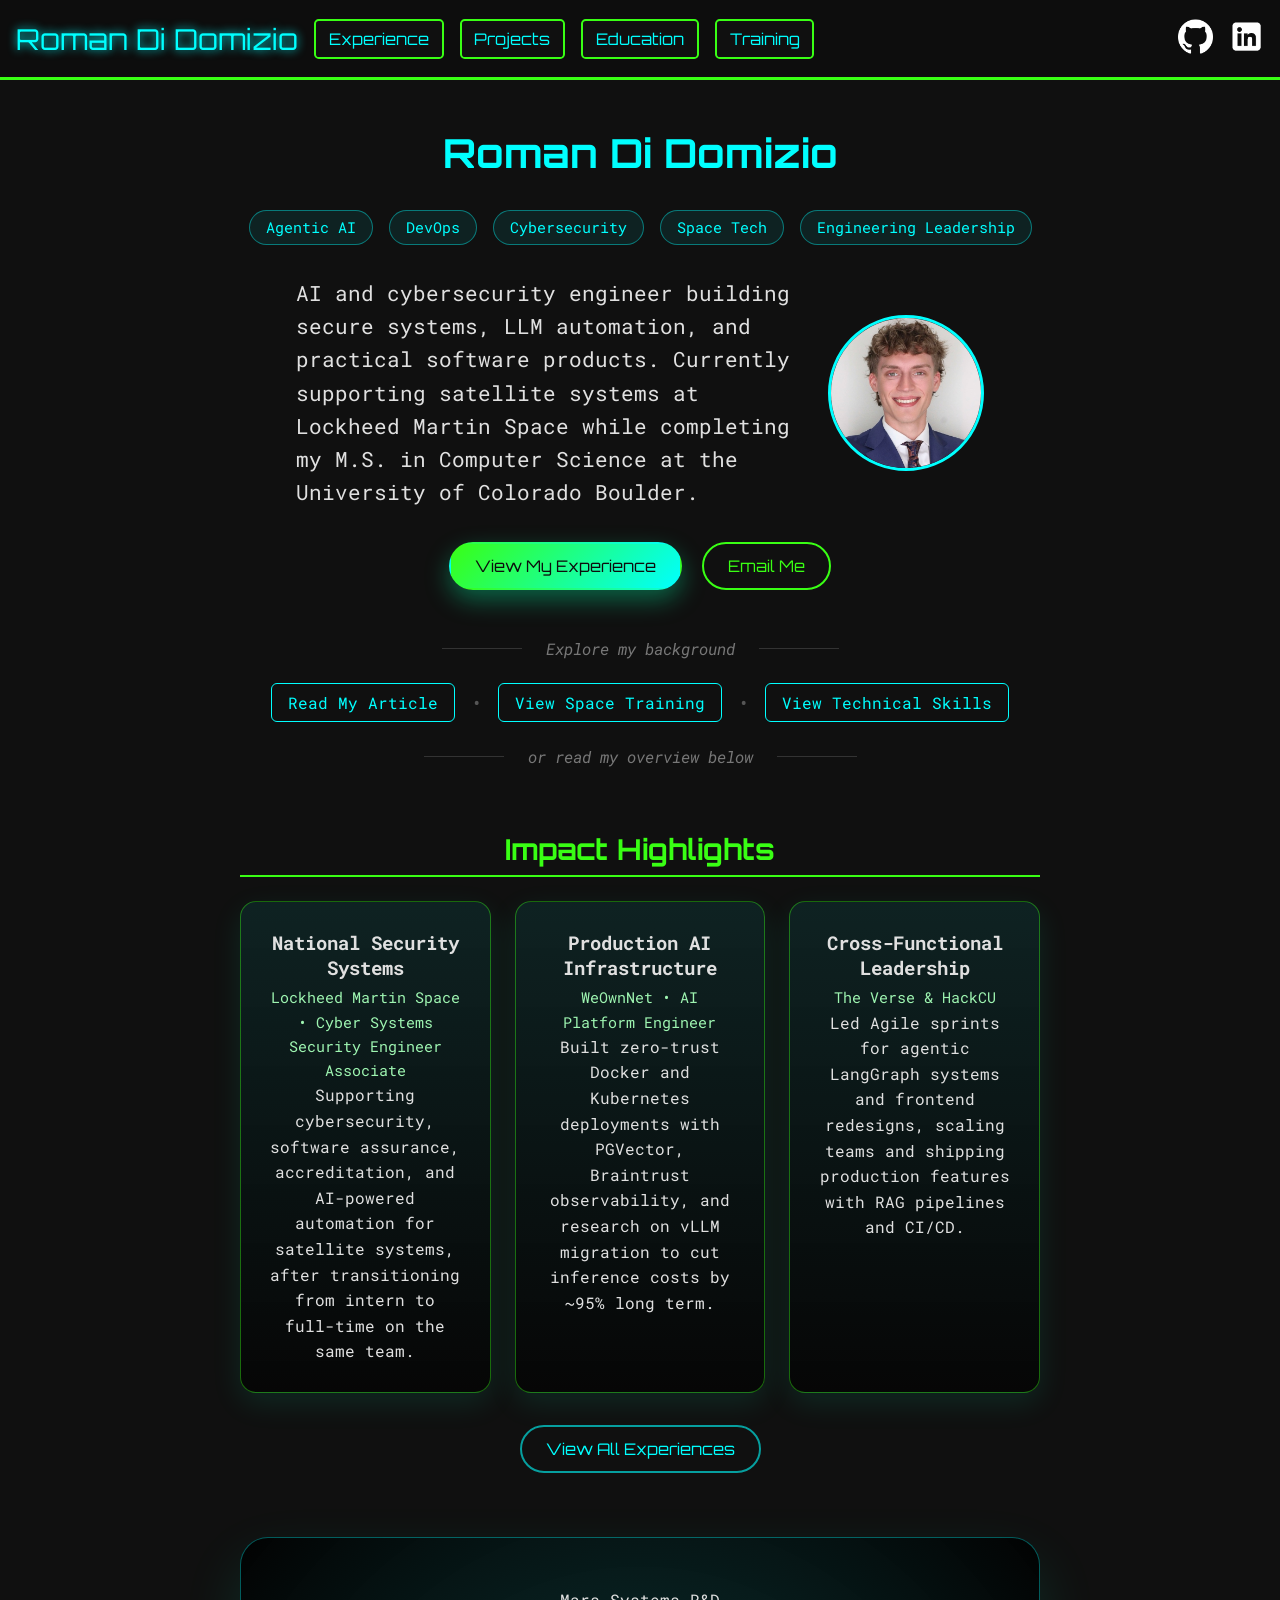
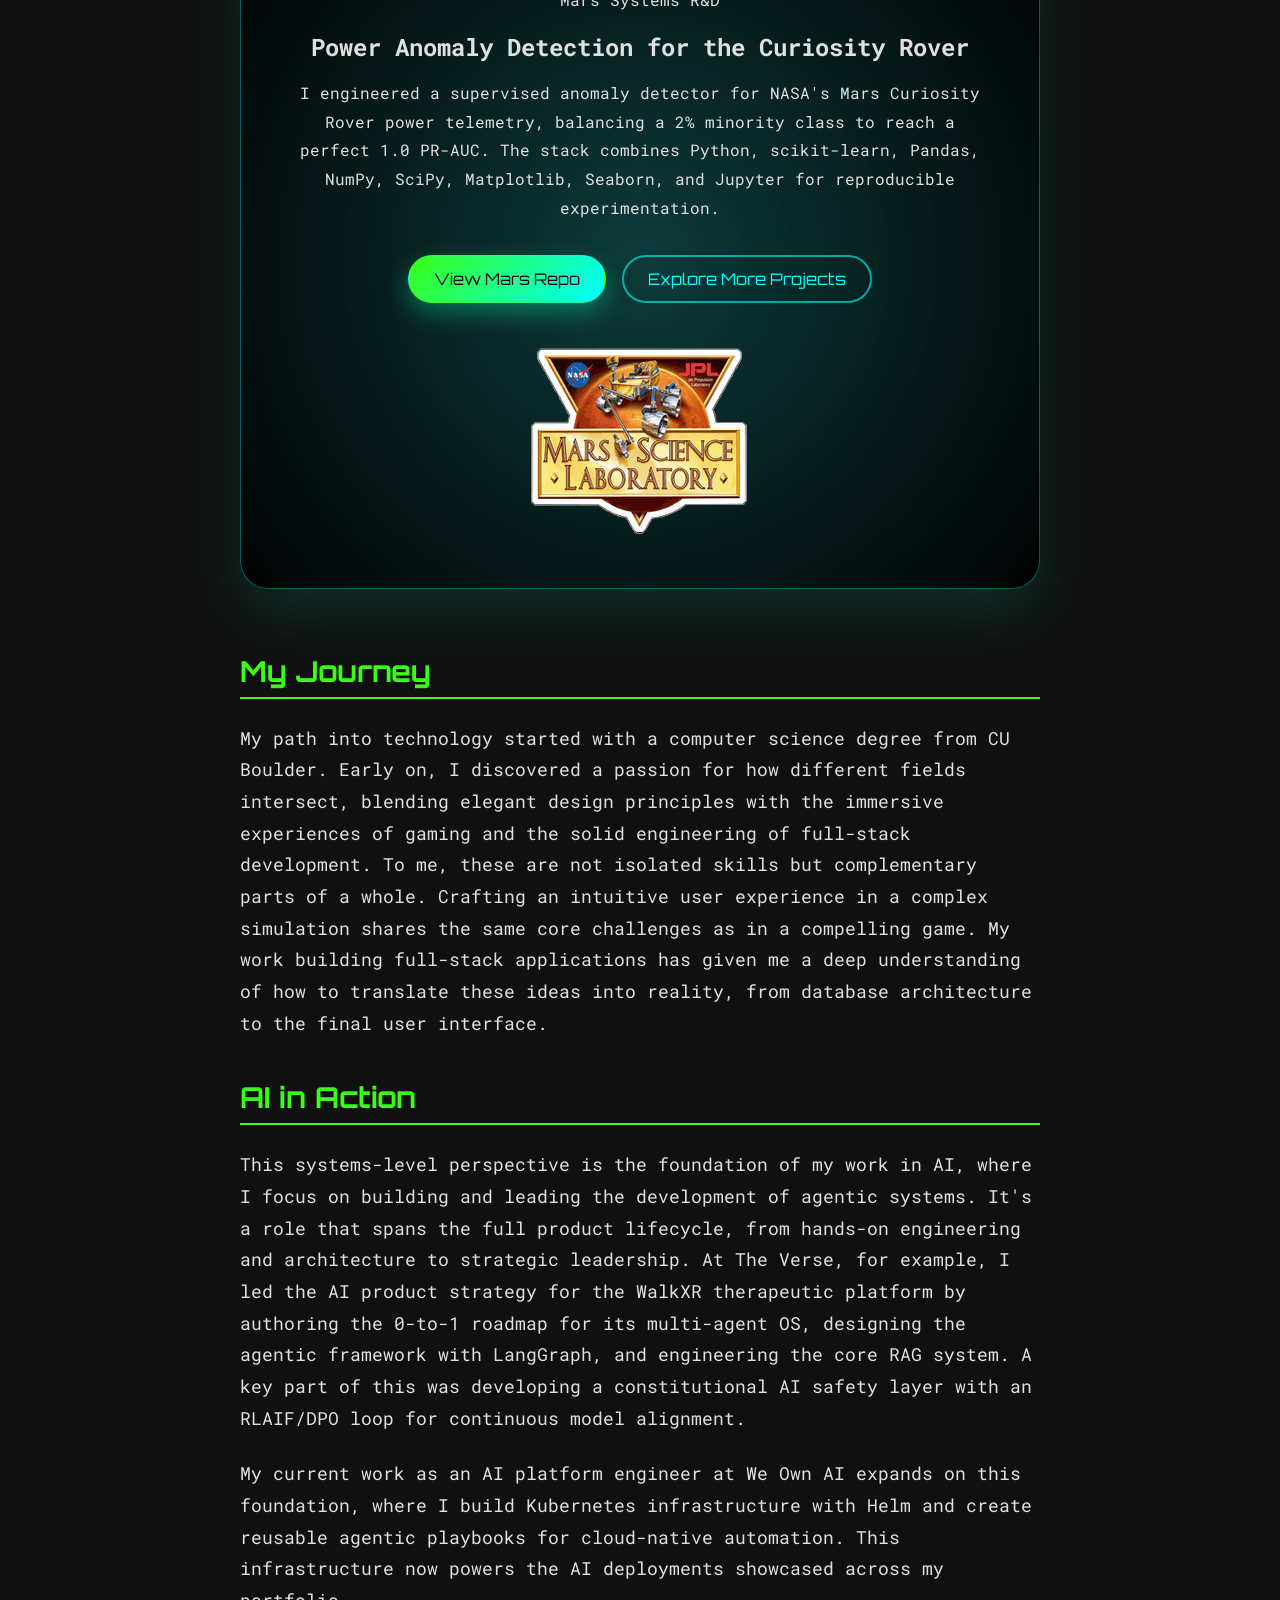
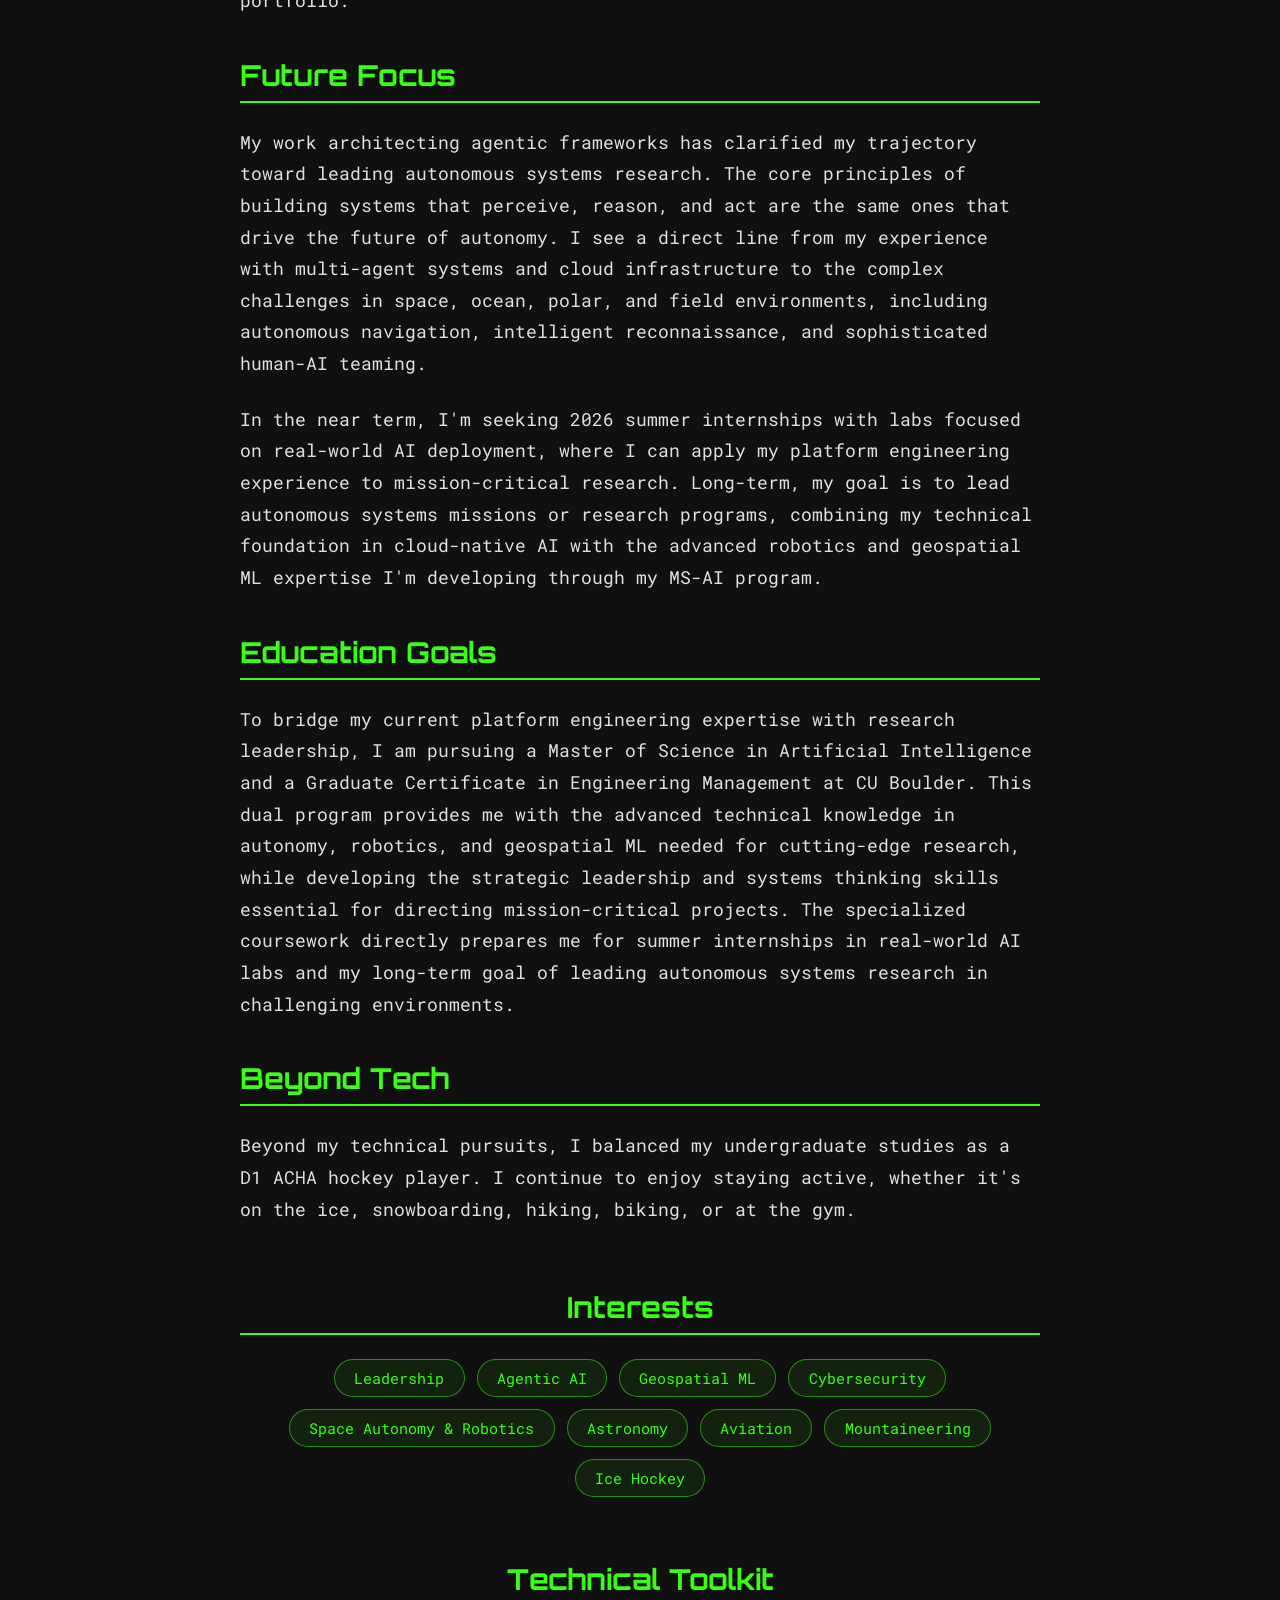
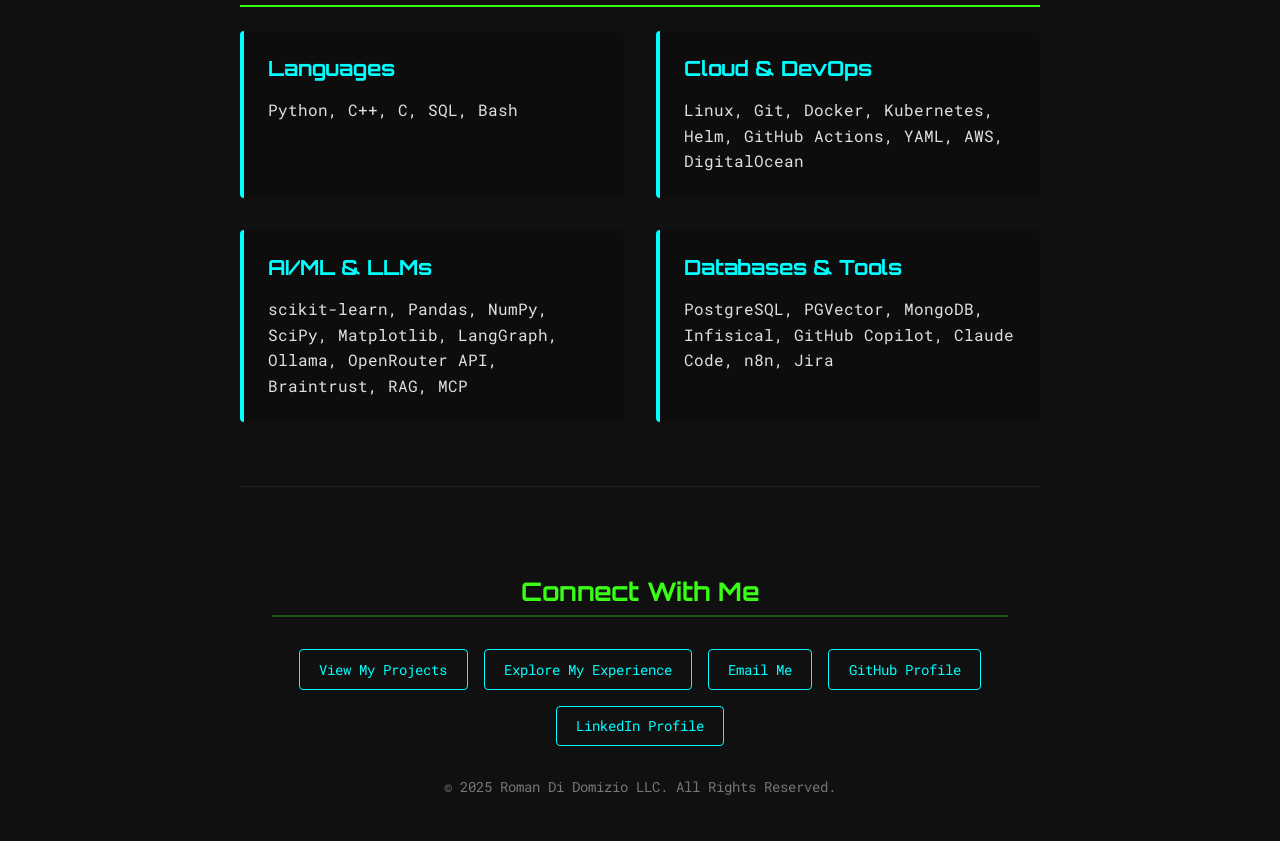
==== commit 019956a9: "Update Lockheed Martin role to full-time, refresh elevator pitch, remove PDF download from site" ====
--- a/index.html
+++ b/index.html
@@ -53,14 +53,14 @@
                     <!-- Professional Summary -->
                     <div class="professional-summary">
                         <p class="summary-text">
-                            MS-AI student and cybersecurity engineer at Lockheed Martin Space, with platform engineering experience building zero-trust AI infrastructure. 
-                            Focused on mission-critical software for aerospace and defense.
+                            AI and cybersecurity engineer building secure systems, LLM automation, and practical software products. 
+                            Currently supporting satellite systems at Lockheed Martin Space while completing my M.S. in Computer Science at the University of Colorado Boulder.
                         </p>
                         <img src="img/headshot.jpg" alt="Roman Di Domizio Headshot" class="profile-pic-compact">
                     </div>
 
                     <div class="hero-cta">
-                        <a href="[removed]" target="_blank" class="cta-btn primary-cta">[removed]</a>
+                        <a href="experience.html" class="cta-btn primary-cta">View My Experience</a>
                         <a href="mailto:rodi1364@colorado.edu" class="cta-btn secondary-cta">Email Me</a>
                     </div>
                 </div>
@@ -95,8 +95,8 @@
                 <div class="impact-grid">
                     <div class="impact-card">
                         <h3>National Security Systems</h3>
-                        <p class="impact-meta">Lockheed Martin • Cyber Security Engineer Intern</p>
-                        <p>Supporting security infrastructure and accreditation for the Next-Gen Geo ground station, part of a geosynchronous missile warning satellite system.</p>
+                        <p class="impact-meta">Lockheed Martin Space • Cyber Systems Security Engineer Associate</p>
+                        <p>Supporting cybersecurity, software assurance, accreditation, and AI-powered automation for satellite systems, after transitioning from intern to full-time on the same team.</p>
                     </div>
                     <div class="impact-card">
                         <h3>Production AI Infrastructure</h3>
@@ -197,7 +197,6 @@
                 <div class="footer-links-container">
                     <a href="projects.html" class="footer-link">View My Projects</a>
                     <a href="experience.html" class="footer-link">Explore My Experience</a>
-                    <a href="[removed]" target="_blank" class="footer-link">[removed]</a>
                     <a href="mailto:rodi1364@colorado.edu" class="footer-link">Email Me</a>
                     <a href="https://github.com/romandidomizio" target="_blank" class="footer-link">GitHub Profile</a>
                     <a href="https://www.linkedin.com/in/roman-di-domizio" target="_blank" class="footer-link">LinkedIn Profile</a>
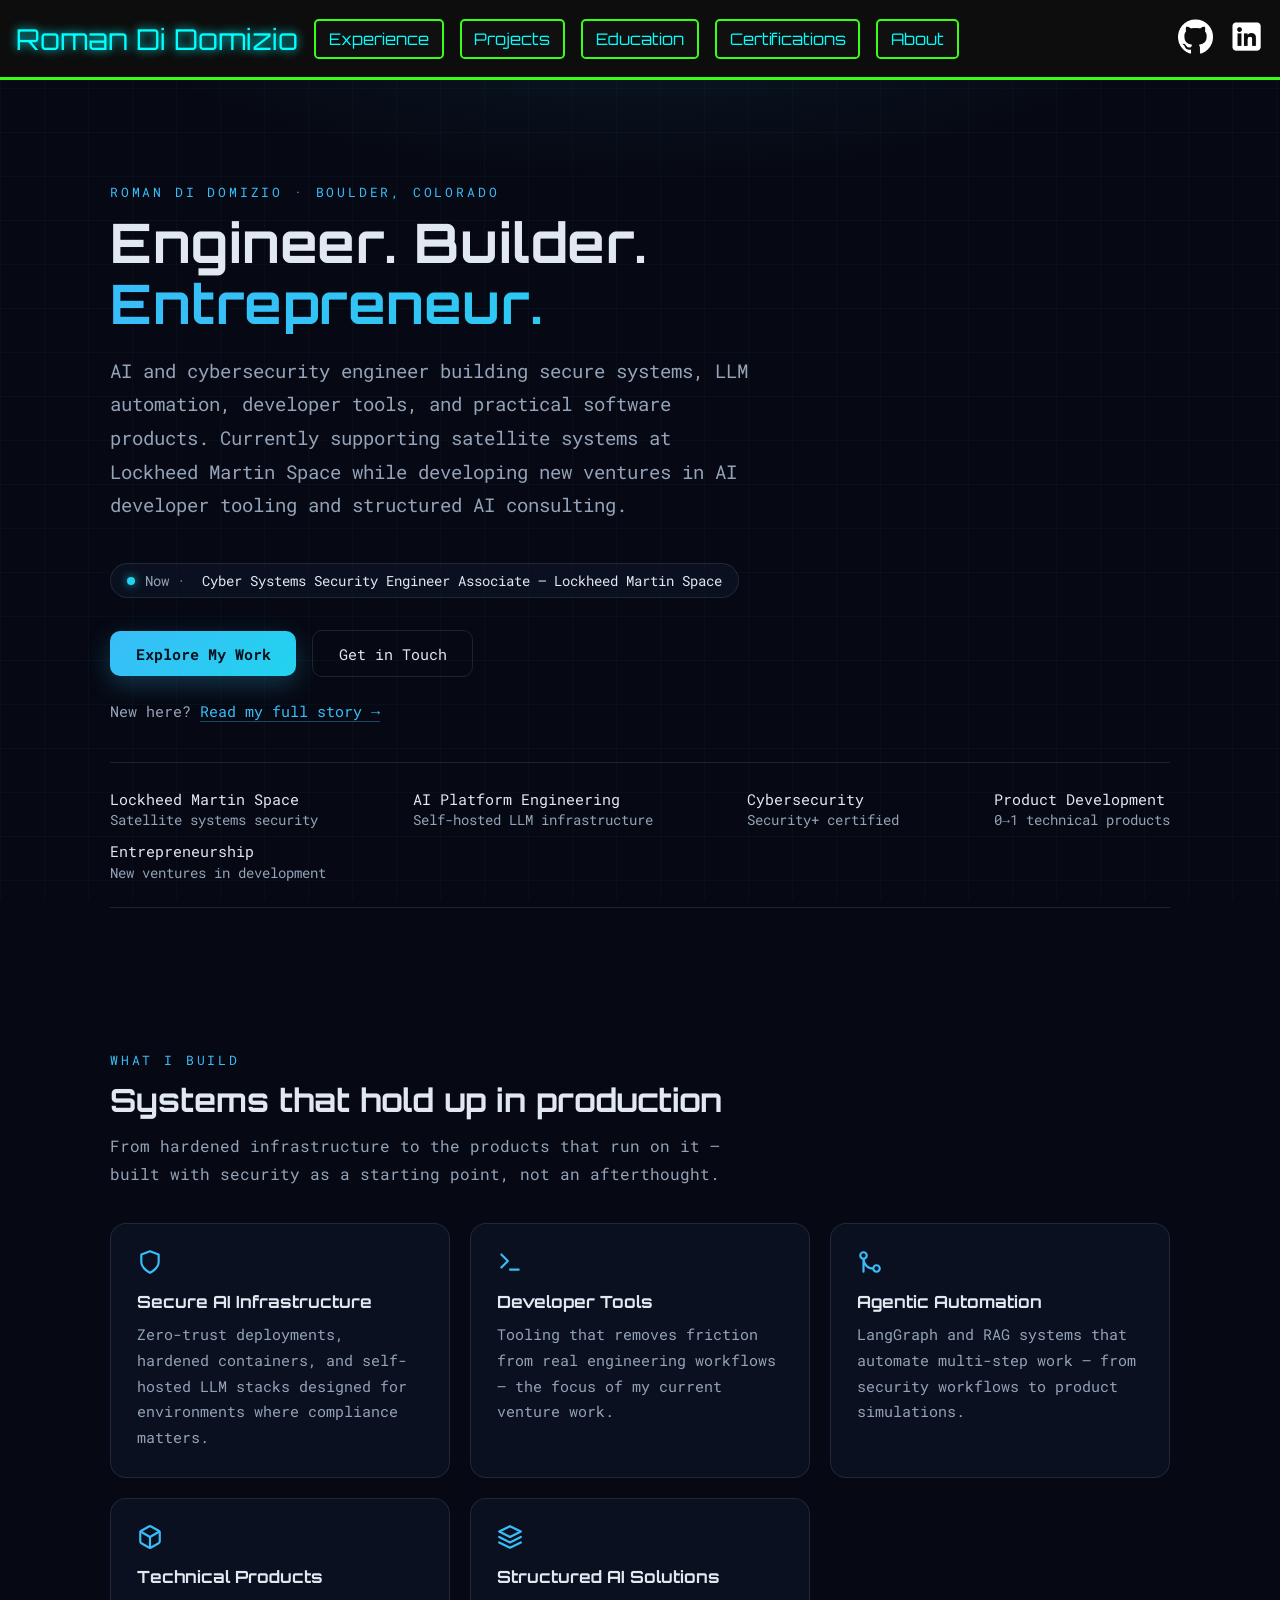
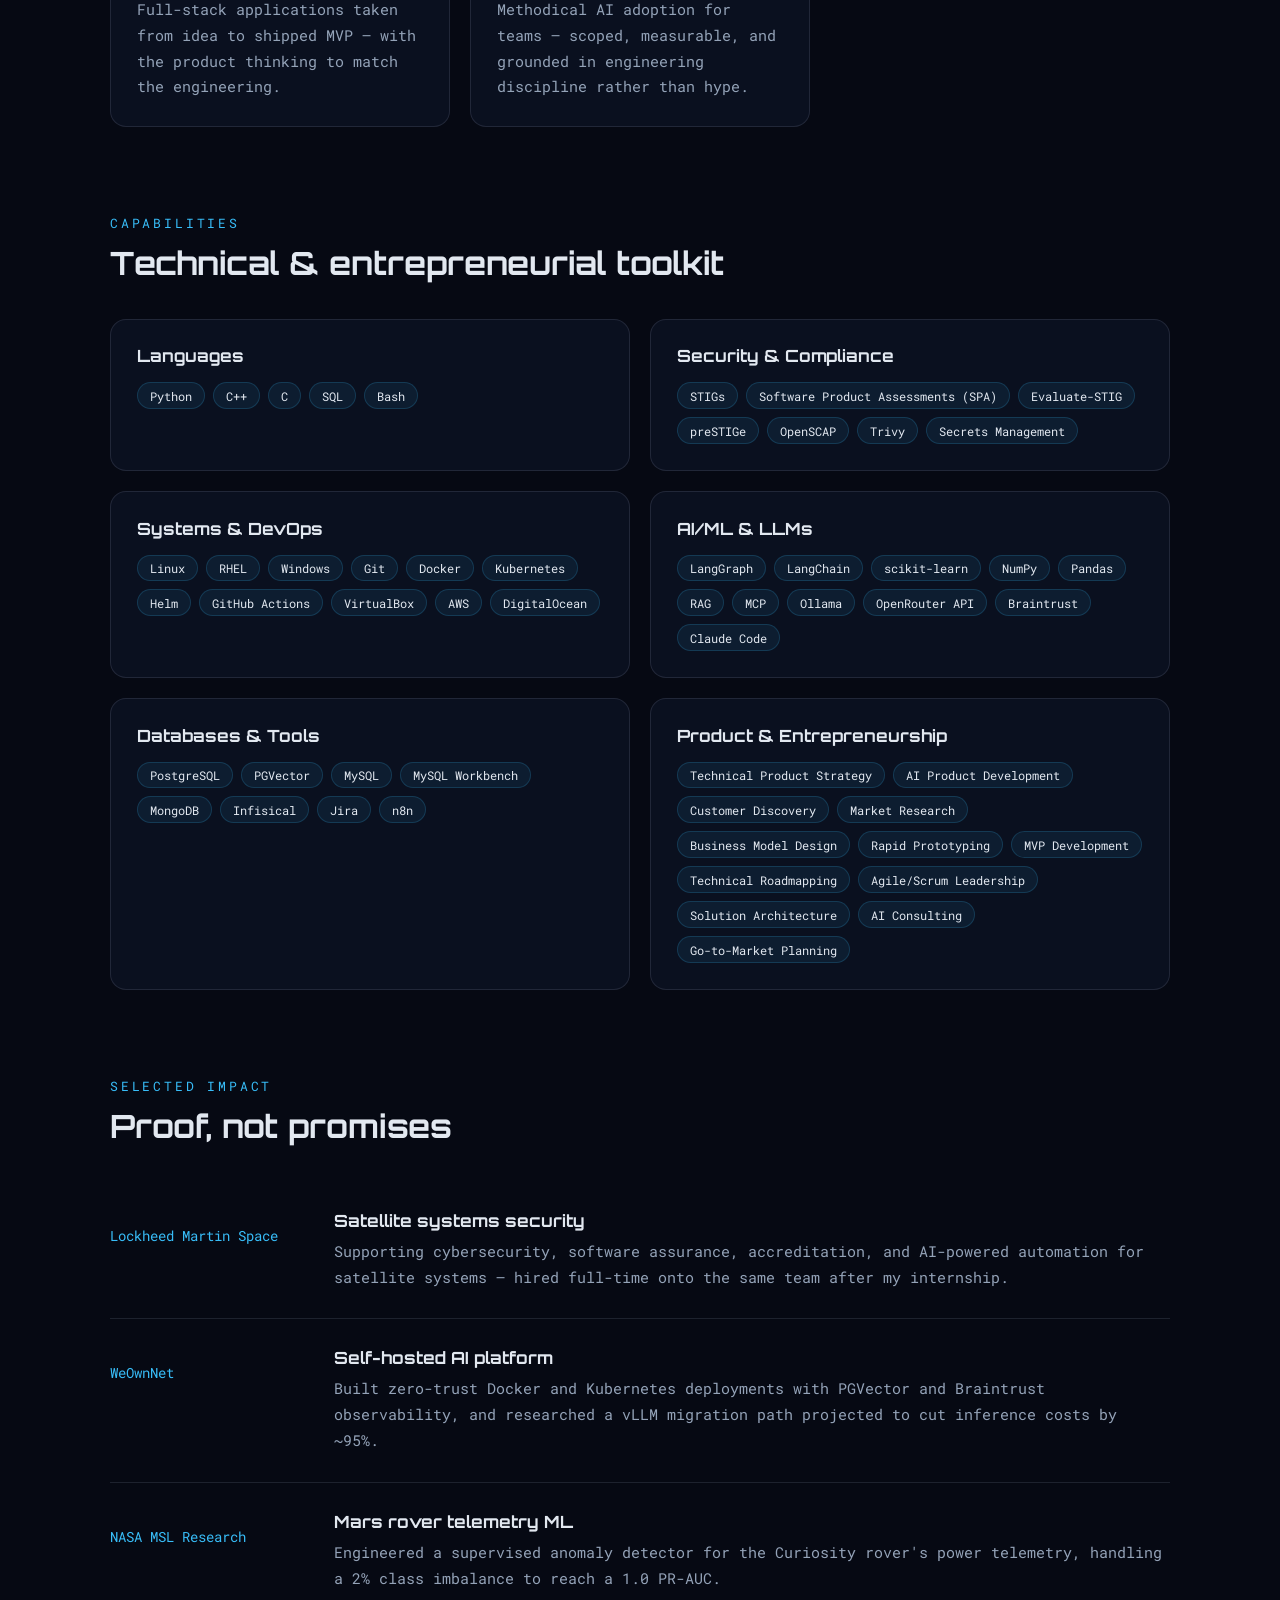
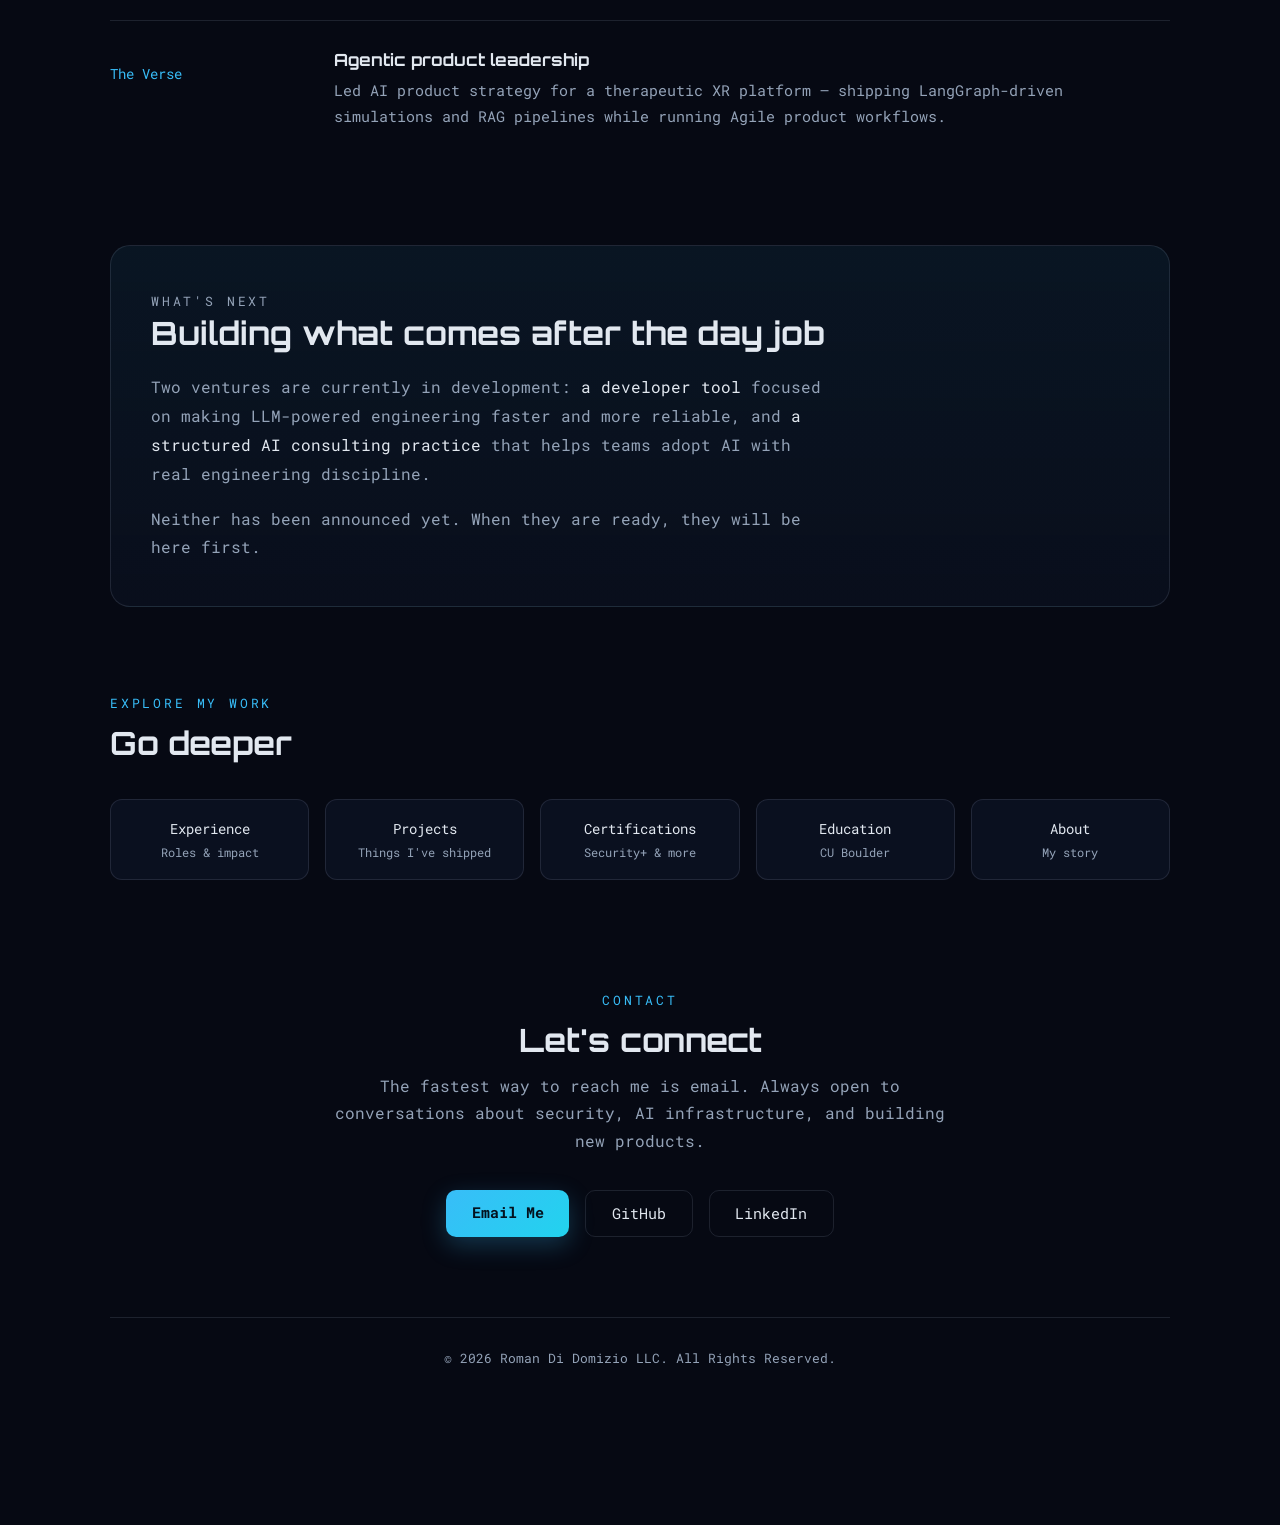
==== commit 6b92ab0f: "Redesign homepage as founder-focused brand site; move bio to About; rename Training to Certification" ====
--- a/index.html
+++ b/index.html
@@ -1,9 +1,18 @@
 <!DOCTYPE html>
 <html>
 <head id="head">
-    <title>Roman Di Domizio</title>
+    <title>Roman Di Domizio — Engineer. Builder. Entrepreneur.</title>
+    <meta charset="utf-8">
     <meta name="viewport" content="width=device-width, initial-scale=1.0">
+    <meta name="description" content="AI and cybersecurity engineer building secure systems, LLM automation, developer tools, and practical software products. Currently supporting satellite systems at Lockheed Martin Space while developing new ventures in AI developer tooling and structured AI consulting.">
+    <meta property="og:title" content="Roman Di Domizio — Engineer. Builder. Entrepreneur.">
+    <meta property="og:description" content="AI and cybersecurity engineer building secure systems, LLM automation, developer tools, and practical software products. Currently supporting satellite systems at Lockheed Martin Space while developing new ventures in AI developer tooling and structured AI consulting.">
+    <meta property="og:type" content="website">
+    <meta property="og:url" content="https://romandidomizio.com/">
+    <meta property="og:image" content="https://romandidomizio.com/img/headshot.jpg">
+    <link rel="canonical" href="https://romandidomizio.com/">
     <link rel="stylesheet" href="css/index.css">
+    <link rel="stylesheet" href="css/home.css">
     <link rel="preconnect" href="https://fonts.googleapis.com">
     <link rel="preconnect" href="https://fonts.gstatic.com" crossorigin>
     <link href="https://fonts.googleapis.com/css2?family=Fragment+Mono&display=swap" rel="stylesheet">
@@ -30,180 +39,269 @@
     </script>
     <!-- End Matomo Code -->
 </head>
-<body class="body-class">
+<body class="body-class home-body">
+    <a href="#main" class="hm-skip-link">Skip to main content</a>
     <div id="header-placeholder"></div>
 
-    <div class="page-content-scrollable">
-        <div class="intro-container">
-            <!-- Hero Section -->
-            <div class="hero-section">
-                <div class="hero-content">
-                    <div class="name-section">
-                        <span class="name-content">Roman Di Domizio</span>
-                    </div>
-                    
-                    <div class="focus-chips">
-                        <span class="chip">Agentic AI</span>
-                        <span class="chip">DevOps</span>
-                        <span class="chip">Cybersecurity</span>
-                        <span class="chip">Space Tech</span>
-                        <span class="chip">Engineering Leadership</span>
-                    </div>
-                    
-                    <!-- Professional Summary -->
-                    <div class="professional-summary">
-                        <p class="summary-text">
-                            AI and cybersecurity engineer building secure systems, LLM automation, and practical software products. 
-                            Currently supporting satellite systems at Lockheed Martin Space while completing my M.S. in Computer Science at the University of Colorado Boulder.
-                        </p>
-                        <img src="img/headshot.jpg" alt="Roman Di Domizio Headshot" class="profile-pic-compact">
-                    </div>
-
-                    <div class="hero-cta">
-                        <a href="experience.html" class="cta-btn primary-cta">View My Experience</a>
-                        <a href="mailto:rodi1364@colorado.edu" class="cta-btn secondary-cta">Email Me</a>
-                    </div>
-                </div>
-            </div>
-
-            <!-- Alternative Actions -->
-            <div class="alternative-actions">
-                <div class="action-divider">
-                    <span class="divider-text">Explore my background</span>
-                </div>
-                <div class="action-links">
-                    <a href="https://www.linkedin.com/pulse/from-walkxr-we-own-what-comes-next-roman-di-domizio-2ticc" target="_blank" class="action-link">
-                        Read My Article
-                    </a>
-                    <span class="action-separator">•</span>
-                    <a href="training.html" class="action-link">
-                        View Space Training
-                    </a>
-                    <span class="action-separator">•</span>
-                    <a href="#skills" class="action-link scroll-link">
-                        View Technical Skills
-                    </a>
-                </div>
-                <div class="action-divider">
-                    <span class="divider-text">or read my overview below</span>
-                </div>
-            </div>
-
-            <!-- Impact Highlights -->
-            <div class="impact-highlights">
-                <h2 class="content-subheading">Impact Highlights</h2>
-                <div class="impact-grid">
-                    <div class="impact-card">
-                        <h3>National Security Systems</h3>
-                        <p class="impact-meta">Lockheed Martin Space • Cyber Systems Security Engineer Associate</p>
-                        <p>Supporting cybersecurity, software assurance, accreditation, and AI-powered automation for satellite systems, after transitioning from intern to full-time on the same team.</p>
-                    </div>
-                    <div class="impact-card">
-                        <h3>Production AI Infrastructure</h3>
-                        <p class="impact-meta">WeOwnNet • AI Platform Engineer</p>
-                        <p>Built zero-trust Docker and Kubernetes deployments with PGVector, Braintrust observability, and research on vLLM migration to cut inference costs by ~95% long term.</p>
-                    </div>
-                    <div class="impact-card">
-                        <h3>Cross-Functional Leadership</h3>
-                        <p class="impact-meta">The Verse & HackCU</p>
-                        <p>Led Agile sprints for agentic LangGraph systems and frontend redesigns, scaling teams and shipping production features with RAG pipelines and CI/CD.</p>
-                    </div>
-                </div>
-                <div class="impact-cta">
-                    <a href="experience.html" class="cta-btn tertiary-cta">View All Experiences</a>
-                </div>
-            </div>
-
-            <!-- Mars Project Spotlight -->
-            <section class="mars-showcase">
-                <div class="mars-content">
-                    <div class="mars-text">
-                        <p class="eyebrow">Mars Systems R&D</p>
-                        <h2>Power Anomaly Detection for the Curiosity Rover</h2>
-                        <p>I engineered a supervised anomaly detector for NASA's Mars Curiosity Rover power telemetry, balancing a 2% minority class to reach a perfect 1.0 PR-AUC. The stack combines Python, scikit-learn, Pandas, NumPy, SciPy, Matplotlib, Seaborn, and Jupyter for reproducible experimentation.</p>
-                        <div class="mars-cta">
-                            <a href="https://github.com/romandidomizio/space-autonomy" target="_blank" class="cta-btn primary-cta">View Mars Repo</a>
-                            <a href="projects.html" class="cta-btn tertiary-cta">Explore More Projects</a>
-                        </div>
-                    </div>
-                    <div class="mars-visual">
-                        <img src="img/MSL.png" alt="Mars Rover Visualization" />
-                    </div>
-                </div>
-            </section>
-
-            <!-- Main Narrative -->
-            <div class="main-narrative">
-                <h2 class="content-subheading">My Journey</h2>
-                <p>My path into technology started with a computer science degree from CU Boulder. Early on, I discovered a passion for how different fields intersect, blending elegant design principles with the immersive experiences of gaming and the solid engineering of full-stack development. To me, these are not isolated skills but complementary parts of a whole. Crafting an intuitive user experience in a complex simulation shares the same core challenges as in a compelling game. My work building full-stack applications has given me a deep understanding of how to translate these ideas into reality, from database architecture to the final user interface.</p>
-
-                <h2 class="content-subheading">AI in Action</h2>
-                <p>This systems-level perspective is the foundation of my work in AI, where I focus on building and leading the development of agentic systems. It's a role that spans the full product lifecycle, from hands-on engineering and architecture to strategic leadership. At The Verse, for example, I led the AI product strategy for the WalkXR therapeutic platform by authoring the 0-to-1 roadmap for its multi-agent OS, designing the agentic framework with LangGraph, and engineering the core RAG system. A key part of this was developing a constitutional AI safety layer with an RLAIF/DPO loop for continuous model alignment.</p>
-                <p>My current work as an AI platform engineer at We Own AI expands on this foundation, where I build Kubernetes infrastructure with Helm and create reusable agentic playbooks for cloud-native automation. This infrastructure now powers the AI deployments showcased across my portfolio.</p>
-
-                <h2 class="content-subheading">Future Focus</h2>
-                <p>My work architecting agentic frameworks has clarified my trajectory toward leading autonomous systems research. The core principles of building systems that perceive, reason, and act are the same ones that drive the future of autonomy. I see a direct line from my experience with multi-agent systems and cloud infrastructure to the complex challenges in space, ocean, polar, and field environments, including autonomous navigation, intelligent reconnaissance, and sophisticated human-AI teaming.</p>
-                <p>In the near term, I'm seeking 2026 summer internships with labs focused on real-world AI deployment, where I can apply my platform engineering experience to mission-critical research. Long-term, my goal is to lead autonomous systems missions or research programs, combining my technical foundation in cloud-native AI with the advanced robotics and geospatial ML expertise I'm developing through my MS-AI program.</p>
-
-                <h2 class="content-subheading">Education Goals</h2>
-                <p>To bridge my current platform engineering expertise with research leadership, I am pursuing a Master of Science in Artificial Intelligence and a Graduate Certificate in Engineering Management at CU Boulder. This dual program provides me with the advanced technical knowledge in autonomy, robotics, and geospatial ML needed for cutting-edge research, while developing the strategic leadership and systems thinking skills essential for directing mission-critical projects. The specialized coursework directly prepares me for summer internships in real-world AI labs and my long-term goal of leading autonomous systems research in challenging environments.</p>
-
-                 <h2 class="content-subheading">Beyond Tech</h2>
-                <p>Beyond my technical pursuits, I balanced my undergraduate studies as a D1 ACHA hockey player. I continue to enjoy staying active, whether it's on the ice, snowboarding, hiking, biking, or at the gym.</p>
-            </div>
-
-            <!-- Interests -->
-            <div class="interests-section">
-                <h2 class="content-subheading">Interests</h2>
-                <div class="interest-tags">
-                    <span class="interest-tag">Leadership</span>
-                    <span class="interest-tag">Agentic AI</span>
-                    <span class="interest-tag">Geospatial ML</span>
-                    <span class="interest-tag">Cybersecurity</span>
-                    <span class="interest-tag">Space Autonomy & Robotics</span>
-                    <span class="interest-tag">Astronomy</span>
-                    <span class="interest-tag">Aviation</span>
-                    <span class="interest-tag">Mountaineering</span>
-                    <span class="interest-tag">Ice Hockey</span>
-                </div>
-            </div>
-
-            <!-- Technical Skills Section -->
-            <div id="skills" class="skills-section">
-                <h2 class="content-subheading">Technical Toolkit</h2>
-                <div class="skills-grid">
-                    <div class="skill-category">
-                        <h4>Languages</h4>
-                        <p>Python, C++, C, SQL, Bash</p>
-                    </div>
-                    <div class="skill-category">
-                        <h4>Cloud &amp; DevOps</h4>
-                        <p>Linux, Git, Docker, Kubernetes, Helm, GitHub Actions, YAML, AWS, DigitalOcean</p>
-                    </div>
-                    <div class="skill-category">
-                        <h4>AI/ML &amp; LLMs</h4>
-                        <p>scikit-learn, Pandas, NumPy, SciPy, Matplotlib, LangGraph, Ollama, OpenRouter API, Braintrust, RAG, MCP</p>
-                    </div>
-                    <div class="skill-category">
-                        <h4>Databases &amp; Tools</h4>
-                        <p>PostgreSQL, PGVector, MongoDB, Infisical, GitHub Copilot, Claude Code, n8n, Jira</p>
-                    </div>
-                </div>
-            </div>
-
-            <!-- Footer Section -->
-            <footer>
-                <h2 class="content-subheading footer-heading">Connect With Me</h2>
-                <div class="footer-links-container">
-                    <a href="projects.html" class="footer-link">View My Projects</a>
-                    <a href="experience.html" class="footer-link">Explore My Experience</a>
-                    <a href="mailto:rodi1364@colorado.edu" class="footer-link">Email Me</a>
-                    <a href="https://github.com/romandidomizio" target="_blank" class="footer-link">GitHub Profile</a>
-                    <a href="https://www.linkedin.com/in/roman-di-domizio" target="_blank" class="footer-link">LinkedIn Profile</a>
-                </div>
-                <p class="copyright">&copy; 2025 Roman Di Domizio LLC. All Rights Reserved.</p>
-            </footer>
-        </div>
-    </div>
+    <main id="main" class="hm-main">
+        <!-- 1. Hero -->
+        <section class="hm-hero" aria-labelledby="hero-heading">
+            <div class="hm-hero-inner">
+                <p class="hm-eyebrow hm-rise">Roman Di Domizio &middot; Boulder, Colorado</p>
+                <h1 id="hero-heading" class="hm-h1 hm-rise">
+                    Engineer. Builder.
+                    <span class="hm-h1-accent">Entrepreneur.</span>
+                </h1>
+                <p class="hm-lead hm-rise-2">
+                    AI and cybersecurity engineer building secure systems, LLM automation, developer tools, and practical software products.
+                    Currently supporting satellite systems at Lockheed Martin Space while developing new ventures in AI developer tooling and structured AI consulting.
+                </p>
+                <p class="hm-now hm-rise-2">
+                    <span class="hm-now-dot" aria-hidden="true"></span>
+                    Now&nbsp;&middot;&nbsp;<strong>Cyber Systems Security Engineer Associate &mdash; Lockheed Martin Space</strong>
+                </p>
+                <div class="hm-hero-cta hm-rise-3">
+                    <a href="#explore" class="hm-btn hm-btn-primary">Explore My Work</a>
+                    <a href="mailto:rodi1364@colorado.edu" class="hm-btn hm-btn-ghost">Get in Touch</a>
+                </div>
+                <p class="hm-hero-more hm-rise-4">
+                    New here? <a href="about.html" class="hm-inline-link">Read my full story &rarr;</a>
+                </p>
+            </div>
+
+            <!-- 2. Credibility strip -->
+            <div class="hm-cred hm-rise-4">
+                <ul class="hm-cred-list">
+                    <li><strong>Lockheed Martin Space</strong>Satellite systems security</li>
+                    <li><strong>AI Platform Engineering</strong>Self-hosted LLM infrastructure</li>
+                    <li><strong>Cybersecurity</strong>Security+ certified</li>
+                    <li><strong>Product Development</strong>0&rarr;1 technical products</li>
+                    <li><strong>Entrepreneurship</strong>New ventures in development</li>
+                </ul>
+            </div>
+        </section>
+
+        <!-- 3. What I Build -->
+        <section class="hm-section" aria-labelledby="build-heading">
+            <div class="hm-section-head">
+                <p class="hm-eyebrow">What I Build</p>
+                <h2 id="build-heading" class="hm-h2">Systems that hold up in production</h2>
+                <p class="hm-section-sub">From hardened infrastructure to the products that run on it — built with security as a starting point, not an afterthought.</p>
+            </div>
+            <div class="hm-grid hm-grid-3">
+                <div class="hm-card">
+                    <span class="hm-card-icon" aria-hidden="true">
+                        <svg viewBox="0 0 24 24" fill="none" stroke="currentColor" stroke-width="2" stroke-linecap="round" stroke-linejoin="round"><path d="M12 22s8-4 8-10V5l-8-3-8 3v7c0 6 8 10 8 10z"/></svg>
+                    </span>
+                    <h3>Secure AI Infrastructure</h3>
+                    <p>Zero-trust deployments, hardened containers, and self-hosted LLM stacks designed for environments where compliance matters.</p>
+                </div>
+                <div class="hm-card">
+                    <span class="hm-card-icon" aria-hidden="true">
+                        <svg viewBox="0 0 24 24" fill="none" stroke="currentColor" stroke-width="2" stroke-linecap="round" stroke-linejoin="round"><polyline points="4 17 10 11 4 5"/><line x1="12" y1="19" x2="20" y2="19"/></svg>
+                    </span>
+                    <h3>Developer Tools</h3>
+                    <p>Tooling that removes friction from real engineering workflows — the focus of my current venture work.</p>
+                </div>
+                <div class="hm-card">
+                    <span class="hm-card-icon" aria-hidden="true">
+                        <svg viewBox="0 0 24 24" fill="none" stroke="currentColor" stroke-width="2" stroke-linecap="round" stroke-linejoin="round"><circle cx="18" cy="18" r="3"/><circle cx="6" cy="6" r="3"/><path d="M6 21V9a9 9 0 0 0 9 9"/></svg>
+                    </span>
+                    <h3>Agentic Automation</h3>
+                    <p>LangGraph and RAG systems that automate multi-step work — from security workflows to product simulations.</p>
+                </div>
+                <div class="hm-card">
+                    <span class="hm-card-icon" aria-hidden="true">
+                        <svg viewBox="0 0 24 24" fill="none" stroke="currentColor" stroke-width="2" stroke-linecap="round" stroke-linejoin="round"><path d="M21 16V8a2 2 0 0 0-1-1.73l-7-4a2 2 0 0 0-2 0l-7 4A2 2 0 0 0 3 8v8a2 2 0 0 0 1 1.73l7 4a2 2 0 0 0 2 0l7-4A2 2 0 0 0 21 16z"/><polyline points="3.27 6.96 12 12.01 20.73 6.96"/><line x1="12" y1="22.08" x2="12" y2="12"/></svg>
+                    </span>
+                    <h3>Technical Products</h3>
+                    <p>Full-stack applications taken from idea to shipped MVP — with the product thinking to match the engineering.</p>
+                </div>
+                <div class="hm-card">
+                    <span class="hm-card-icon" aria-hidden="true">
+                        <svg viewBox="0 0 24 24" fill="none" stroke="currentColor" stroke-width="2" stroke-linecap="round" stroke-linejoin="round"><polygon points="12 2 2 7 12 12 22 7 12 2"/><polyline points="2 17 12 22 22 17"/><polyline points="2 12 12 17 22 12"/></svg>
+                    </span>
+                    <h3>Structured AI Solutions</h3>
+                    <p>Methodical AI adoption for teams — scoped, measurable, and grounded in engineering discipline rather than hype.</p>
+                </div>
+            </div>
+        </section>
+
+        <!-- 4. Capabilities -->
+        <section id="skills" class="hm-section" aria-labelledby="skills-heading">
+            <div class="hm-section-head">
+                <p class="hm-eyebrow">Capabilities</p>
+                <h2 id="skills-heading" class="hm-h2">Technical &amp; entrepreneurial toolkit</h2>
+            </div>
+            <div class="hm-grid hm-grid-2">
+                <div class="hm-card hm-skill-card">
+                    <h3>Languages</h3>
+                    <div class="hm-tags">
+                        <span class="hm-tag">Python</span>
+                        <span class="hm-tag">C++</span>
+                        <span class="hm-tag">C</span>
+                        <span class="hm-tag">SQL</span>
+                        <span class="hm-tag">Bash</span>
+                    </div>
+                </div>
+                <div class="hm-card hm-skill-card">
+                    <h3>Security &amp; Compliance</h3>
+                    <div class="hm-tags">
+                        <span class="hm-tag">STIGs</span>
+                        <span class="hm-tag">Software Product Assessments (SPA)</span>
+                        <span class="hm-tag">Evaluate-STIG</span>
+                        <span class="hm-tag">preSTIGe</span>
+                        <span class="hm-tag">OpenSCAP</span>
+                        <span class="hm-tag">Trivy</span>
+                        <span class="hm-tag">Secrets Management</span>
+                    </div>
+                </div>
+                <div class="hm-card hm-skill-card">
+                    <h3>Systems &amp; DevOps</h3>
+                    <div class="hm-tags">
+                        <span class="hm-tag">Linux</span>
+                        <span class="hm-tag">RHEL</span>
+                        <span class="hm-tag">Windows</span>
+                        <span class="hm-tag">Git</span>
+                        <span class="hm-tag">Docker</span>
+                        <span class="hm-tag">Kubernetes</span>
+                        <span class="hm-tag">Helm</span>
+                        <span class="hm-tag">GitHub Actions</span>
+                        <span class="hm-tag">VirtualBox</span>
+                        <span class="hm-tag">AWS</span>
+                        <span class="hm-tag">DigitalOcean</span>
+                    </div>
+                </div>
+                <div class="hm-card hm-skill-card">
+                    <h3>AI/ML &amp; LLMs</h3>
+                    <div class="hm-tags">
+                        <span class="hm-tag">LangGraph</span>
+                        <span class="hm-tag">LangChain</span>
+                        <span class="hm-tag">scikit-learn</span>
+                        <span class="hm-tag">NumPy</span>
+                        <span class="hm-tag">Pandas</span>
+                        <span class="hm-tag">RAG</span>
+                        <span class="hm-tag">MCP</span>
+                        <span class="hm-tag">Ollama</span>
+                        <span class="hm-tag">OpenRouter API</span>
+                        <span class="hm-tag">Braintrust</span>
+                        <span class="hm-tag">Claude Code</span>
+                    </div>
+                </div>
+                <div class="hm-card hm-skill-card">
+                    <h3>Databases &amp; Tools</h3>
+                    <div class="hm-tags">
+                        <span class="hm-tag">PostgreSQL</span>
+                        <span class="hm-tag">PGVector</span>
+                        <span class="hm-tag">MySQL</span>
+                        <span class="hm-tag">MySQL Workbench</span>
+                        <span class="hm-tag">MongoDB</span>
+                        <span class="hm-tag">Infisical</span>
+                        <span class="hm-tag">Jira</span>
+                        <span class="hm-tag">n8n</span>
+                    </div>
+                </div>
+                <div class="hm-card hm-skill-card">
+                    <h3>Product &amp; Entrepreneurship</h3>
+                    <div class="hm-tags">
+                        <span class="hm-tag">Technical Product Strategy</span>
+                        <span class="hm-tag">AI Product Development</span>
+                        <span class="hm-tag">Customer Discovery</span>
+                        <span class="hm-tag">Market Research</span>
+                        <span class="hm-tag">Business Model Design</span>
+                        <span class="hm-tag">Rapid Prototyping</span>
+                        <span class="hm-tag">MVP Development</span>
+                        <span class="hm-tag">Technical Roadmapping</span>
+                        <span class="hm-tag">Agile/Scrum Leadership</span>
+                        <span class="hm-tag">Solution Architecture</span>
+                        <span class="hm-tag">AI Consulting</span>
+                        <span class="hm-tag">Go-to-Market Planning</span>
+                    </div>
+                </div>
+            </div>
+        </section>
+
+        <!-- 5. Selected Impact -->
+        <section class="hm-section" aria-labelledby="impact-heading">
+            <div class="hm-section-head">
+                <p class="hm-eyebrow">Selected Impact</p>
+                <h2 id="impact-heading" class="hm-h2">Proof, not promises</h2>
+            </div>
+            <div class="hm-impact-list">
+                <div class="hm-impact-item">
+                    <p class="hm-impact-org">Lockheed Martin Space</p>
+                    <div class="hm-impact-body">
+                        <h3>Satellite systems security</h3>
+                        <p>Supporting cybersecurity, software assurance, accreditation, and AI-powered automation for satellite systems — hired full-time onto the same team after my internship.</p>
+                    </div>
+                </div>
+                <div class="hm-impact-item">
+                    <p class="hm-impact-org">WeOwnNet</p>
+                    <div class="hm-impact-body">
+                        <h3>Self-hosted AI platform</h3>
+                        <p>Built zero-trust Docker and Kubernetes deployments with PGVector and Braintrust observability, and researched a vLLM migration path projected to cut inference costs by ~95%.</p>
+                    </div>
+                </div>
+                <div class="hm-impact-item">
+                    <p class="hm-impact-org">NASA MSL Research</p>
+                    <div class="hm-impact-body">
+                        <h3>Mars rover telemetry ML</h3>
+                        <p>Engineered a supervised anomaly detector for the Curiosity rover's power telemetry, handling a 2% class imbalance to reach a 1.0 PR-AUC.</p>
+                    </div>
+                </div>
+                <div class="hm-impact-item">
+                    <p class="hm-impact-org">The Verse</p>
+                    <div class="hm-impact-body">
+                        <h3>Agentic product leadership</h3>
+                        <p>Led AI product strategy for a therapeutic XR platform — shipping LangGraph-driven simulations and RAG pipelines while running Agile product workflows.</p>
+                    </div>
+                </div>
+            </div>
+        </section>
+
+        <!-- 6. What's Next -->
+        <section class="hm-section" aria-labelledby="next-heading">
+            <div class="hm-next">
+                <div class="hm-section-head">
+                    <p class="hm-eyebrow">What's Next</p>
+                    <h2 id="next-heading" class="hm-h2">Building what comes after the day job</h2>
+                </div>
+                <p>Two ventures are currently in development: <strong>a developer tool</strong> focused on making LLM-powered engineering faster and more reliable, and <strong>a structured AI consulting practice</strong> that helps teams adopt AI with real engineering discipline.</p>
+                <p>Neither has been announced yet. When they are ready, they will be here first.</p>
+            </div>
+        </section>
+
+        <!-- 7. Explore My Work -->
+        <section id="explore" class="hm-section" aria-labelledby="explore-heading">
+            <div class="hm-section-head">
+                <p class="hm-eyebrow">Explore My Work</p>
+                <h2 id="explore-heading" class="hm-h2">Go deeper</h2>
+            </div>
+            <div class="hm-explore-grid">
+                <a href="experience.html" class="hm-explore-link">Experience<span>Roles &amp; impact</span></a>
+                <a href="projects.html" class="hm-explore-link">Projects<span>Things I've shipped</span></a>
+                <a href="certifications.html" class="hm-explore-link">Certifications<span>Security+ &amp; more</span></a>
+                <a href="education.html" class="hm-explore-link">Education<span>CU Boulder</span></a>
+                <a href="about.html" class="hm-explore-link">About<span>My story</span></a>
+            </div>
+        </section>
+
+        <!-- 8. Contact -->
+        <section class="hm-section hm-contact" aria-labelledby="contact-heading">
+            <div class="hm-section-head">
+                <p class="hm-eyebrow">Contact</p>
+                <h2 id="contact-heading" class="hm-h2">Let's connect</h2>
+                <p class="hm-section-sub">The fastest way to reach me is email. Always open to conversations about security, AI infrastructure, and building new products.</p>
+            </div>
+            <div class="hm-contact-actions">
+                <a href="mailto:rodi1364@colorado.edu" class="hm-btn hm-btn-primary">Email Me</a>
+                <a href="https://github.com/romandidomizio" target="_blank" rel="noopener" class="hm-btn hm-btn-ghost">GitHub</a>
+                <a href="https://www.linkedin.com/in/roman-di-domizio" target="_blank" rel="noopener" class="hm-btn hm-btn-ghost">LinkedIn</a>
+            </div>
+            <div class="hm-footer">
+                <p>&copy; 2026 Roman Di Domizio LLC. All Rights Reserved.</p>
+            </div>
+        </section>
+    </main>
 </body>
 </html>
--- a/css/index.css
+++ b/css/index.css
@@ -1065,4 +1065,52 @@
     margin-bottom: 1rem;
     margin-left: auto;
     margin-right: auto;
+}
+
+/* Single-column education layout */
+.education-single {
+    justify-content: center;
+}
+
+.education-single .education-column {
+    width: 100%;
+    max-width: 900px;
+    max-height: none;
+    overflow-y: visible;
+}
+
+.grad-note {
+    border-left: 4px solid rgba(0, 255, 255, 0.5);
+    background-color: #0a0a0a;
+    padding: 1rem 1.25rem;
+    border-radius: 0.3rem;
+    margin-top: 1rem;
+}
+
+.grad-note p {
+    margin: 0;
+    color: #cccccc;
+    font-style: italic;
+    line-height: 1.6;
+}
+
+/* About page */
+.about-container {
+    max-width: 800px;
+    margin: 0 auto;
+    padding: 1rem 2rem 5rem 2rem;
+    text-align: center;
+}
+
+.about-container .main-narrative {
+    margin-top: 1rem;
+}
+
+/* Certifications grouping heading */
+.cert-group-heading {
+    width: 100%;
+    max-width: 900px;
+    text-align: center;
+    margin-top: 3rem;
+    margin-bottom: 0;
 }
--- a/css/home.css
+++ b/css/home.css
@@ -0,0 +1,543 @@
+/* ==========================================================================
+   Homepage (index.html) — founder-focused redesign
+   Scoped under .home-body and hm-* classes so other pages are unaffected.
+   ========================================================================== */
+
+:root {
+    --hm-bg-0: #060913;
+    --hm-bg-1: #0b1120;
+    --hm-panel: rgba(15, 23, 42, 0.55);
+    --hm-panel-solid: #0e1526;
+    --hm-border: rgba(148, 163, 184, 0.16);
+    --hm-border-strong: rgba(56, 189, 248, 0.45);
+    --hm-text: #e2e8f0;
+    --hm-muted: #94a3b8;
+    --hm-accent: #38bdf8;
+    --hm-accent-2: #22d3ee;
+    --hm-radius: 16px;
+}
+
+.home-body {
+    background-color: var(--hm-bg-0);
+    background-image:
+        radial-gradient(ellipse 80% 50% at 50% -10%, rgba(56, 189, 248, 0.13), transparent 60%),
+        linear-gradient(rgba(56, 189, 248, 0.035) 1px, transparent 1px),
+        linear-gradient(90deg, rgba(56, 189, 248, 0.035) 1px, transparent 1px);
+    background-size: 100% 100%, 44px 44px, 44px 44px;
+    background-attachment: fixed;
+    color: var(--hm-text);
+}
+
+/* Skip link for keyboard users */
+.hm-skip-link {
+    position: absolute;
+    left: -9999px;
+    top: 0;
+    background: var(--hm-accent);
+    color: #04121e;
+    padding: 0.6rem 1rem;
+    border-radius: 0 0 8px 0;
+    font-family: 'Roboto Mono', monospace;
+    z-index: 100;
+}
+
+.hm-skip-link:focus {
+    left: 0;
+}
+
+.home-body a:focus-visible,
+.home-body button:focus-visible {
+    outline: 2px solid var(--hm-accent);
+    outline-offset: 3px;
+    border-radius: 4px;
+}
+
+/* Layout scaffolding */
+.hm-main {
+    max-width: 1060px;
+    margin: 0 auto;
+    padding: 0 1.5rem 4rem 1.5rem;
+}
+
+.hm-section {
+    margin: 5.5rem 0;
+}
+
+.hm-section-head {
+    margin-bottom: 2.25rem;
+}
+
+.hm-eyebrow {
+    font-family: 'Roboto Mono', monospace;
+    font-size: 0.8rem;
+    letter-spacing: 0.22em;
+    text-transform: uppercase;
+    color: var(--hm-accent);
+    margin: 0 0 0.75rem 0;
+}
+
+.hm-h2 {
+    font-family: 'Orbitron', sans-serif;
+    font-size: clamp(1.5rem, 3vw, 2rem);
+    font-weight: 700;
+    color: var(--hm-text);
+    margin: 0;
+    border: none;
+}
+
+.hm-section-sub {
+    color: var(--hm-muted);
+    max-width: 620px;
+    margin: 0.75rem 0 0 0;
+    line-height: 1.7;
+}
+
+/* ============================= Hero ============================= */
+.hm-hero {
+    padding: 6.5rem 0 3.5rem 0;
+    text-align: left;
+}
+
+.hm-hero-inner {
+    max-width: 780px;
+}
+
+.hm-h1 {
+    font-family: 'Orbitron', sans-serif;
+    font-size: clamp(2.1rem, 5.5vw, 3.4rem);
+    line-height: 1.12;
+    font-weight: 700;
+    color: var(--hm-text);
+    margin: 0 0 1.25rem 0;
+    letter-spacing: 0.01em;
+}
+
+.hm-h1 .hm-h1-accent {
+    display: block;
+    background: linear-gradient(90deg, var(--hm-accent), var(--hm-accent-2));
+    -webkit-background-clip: text;
+    background-clip: text;
+    color: transparent;
+}
+
+.hm-lead {
+    font-size: clamp(1.05rem, 2vw, 1.2rem);
+    line-height: 1.75;
+    color: var(--hm-muted);
+    max-width: 640px;
+    margin: 0 0 1.75rem 0;
+}
+
+.hm-now {
+    display: inline-flex;
+    align-items: center;
+    gap: 0.6rem;
+    border: 1px solid var(--hm-border);
+    background: var(--hm-panel);
+    border-radius: 999px;
+    padding: 0.45rem 1rem;
+    font-size: 0.85rem;
+    color: var(--hm-muted);
+    margin-bottom: 2rem;
+}
+
+.hm-now-dot {
+    width: 8px;
+    height: 8px;
+    border-radius: 50%;
+    background: var(--hm-accent-2);
+    box-shadow: 0 0 8px rgba(34, 211, 238, 0.8);
+    flex-shrink: 0;
+}
+
+.hm-now strong {
+    color: var(--hm-text);
+    font-weight: 400;
+}
+
+.hm-hero-cta {
+    display: flex;
+    gap: 1rem;
+    flex-wrap: wrap;
+    align-items: center;
+    margin-bottom: 1.5rem;
+}
+
+.hm-btn {
+    font-family: 'Roboto Mono', monospace;
+    font-size: 0.95rem;
+    text-decoration: none;
+    padding: 0.8rem 1.6rem;
+    border-radius: 10px;
+    transition: transform 0.2s ease, box-shadow 0.2s ease, background-color 0.2s ease, border-color 0.2s ease;
+    display: inline-block;
+}
+
+.hm-btn-primary {
+    background: linear-gradient(135deg, var(--hm-accent), var(--hm-accent-2));
+    color: #04121e;
+    font-weight: 700;
+    box-shadow: 0 8px 24px rgba(56, 189, 248, 0.25);
+}
+
+.hm-btn-primary:hover {
+    transform: translateY(-2px);
+    box-shadow: 0 12px 30px rgba(56, 189, 248, 0.35);
+}
+
+.hm-btn-ghost {
+    border: 1px solid var(--hm-border);
+    color: var(--hm-text);
+    background: transparent;
+}
+
+.hm-btn-ghost:hover {
+    border-color: var(--hm-border-strong);
+    transform: translateY(-2px);
+}
+
+.hm-hero-more {
+    font-size: 0.95rem;
+    color: var(--hm-muted);
+    margin: 0;
+}
+
+.hm-inline-link {
+    color: var(--hm-accent);
+    text-decoration: none;
+    border-bottom: 1px solid rgba(56, 189, 248, 0.35);
+    transition: border-color 0.2s ease, color 0.2s ease;
+}
+
+.hm-inline-link:hover {
+    color: var(--hm-accent-2);
+    border-bottom-color: var(--hm-accent-2);
+}
+
+/* ======================= Credibility strip ======================= */
+.hm-cred {
+    border-top: 1px solid var(--hm-border);
+    border-bottom: 1px solid var(--hm-border);
+    padding: 1.6rem 0;
+    margin: 2.5rem 0 0 0;
+}
+
+.hm-cred-list {
+    list-style: none;
+    display: flex;
+    flex-wrap: wrap;
+    gap: 0.75rem 2.5rem;
+    justify-content: space-between;
+    margin: 0;
+    padding: 0;
+}
+
+.hm-cred-list li {
+    font-family: 'Roboto Mono', monospace;
+    font-size: 0.85rem;
+    color: var(--hm-muted);
+}
+
+.hm-cred-list li strong {
+    display: block;
+    color: var(--hm-text);
+    font-weight: 400;
+    font-size: 0.95rem;
+    margin-bottom: 0.15rem;
+}
+
+/* ============================ Cards ============================= */
+.hm-grid {
+    display: grid;
+    gap: 1.25rem;
+}
+
+.hm-grid-3 {
+    grid-template-columns: repeat(3, 1fr);
+}
+
+.hm-grid-2 {
+    grid-template-columns: repeat(2, 1fr);
+}
+
+.hm-card {
+    background: var(--hm-panel);
+    border: 1px solid var(--hm-border);
+    border-radius: var(--hm-radius);
+    padding: 1.6rem;
+    transition: border-color 0.25s ease, transform 0.25s ease;
+}
+
+.hm-card:hover {
+    border-color: var(--hm-border-strong);
+    transform: translateY(-3px);
+}
+
+.hm-card h3 {
+    font-family: 'Orbitron', sans-serif;
+    font-size: 1.05rem;
+    font-weight: 700;
+    color: var(--hm-text);
+    margin: 0 0 0.6rem 0;
+}
+
+.hm-card p {
+    color: var(--hm-muted);
+    font-size: 0.95rem;
+    line-height: 1.7;
+    margin: 0;
+}
+
+.hm-card-icon {
+    color: var(--hm-accent);
+    margin-bottom: 1rem;
+    display: inline-flex;
+}
+
+.hm-card-icon svg {
+    width: 26px;
+    height: 26px;
+}
+
+/* ========================= Capabilities ========================= */
+.hm-skill-card h3 {
+    display: flex;
+    align-items: center;
+    gap: 0.5rem;
+}
+
+.hm-tags {
+    display: flex;
+    flex-wrap: wrap;
+    gap: 0.5rem;
+    margin-top: 1rem;
+}
+
+.hm-tag {
+    font-family: 'Roboto Mono', monospace;
+    font-size: 0.78rem;
+    color: var(--hm-text);
+    background: rgba(56, 189, 248, 0.08);
+    border: 1px solid rgba(56, 189, 248, 0.18);
+    border-radius: 999px;
+    padding: 0.28rem 0.75rem;
+    white-space: nowrap;
+}
+
+/* ======================= Selected impact ======================== */
+.hm-impact-item {
+    display: grid;
+    grid-template-columns: 200px 1fr;
+    gap: 1.5rem;
+    padding: 1.75rem 0;
+    border-bottom: 1px solid var(--hm-border);
+}
+
+.hm-impact-item:last-of-type {
+    border-bottom: none;
+}
+
+.hm-impact-org {
+    font-family: 'Roboto Mono', monospace;
+    font-size: 0.85rem;
+    color: var(--hm-accent);
+    padding-top: 0.2rem;
+}
+
+.hm-impact-body h3 {
+    font-family: 'Orbitron', sans-serif;
+    font-size: 1.05rem;
+    color: var(--hm-text);
+    margin: 0 0 0.5rem 0;
+}
+
+.hm-impact-body p {
+    color: var(--hm-muted);
+    line-height: 1.7;
+    margin: 0;
+    font-size: 0.95rem;
+}
+
+/* ========================= What's next ========================== */
+.hm-next {
+    background: linear-gradient(180deg, rgba(56, 189, 248, 0.07), rgba(15, 23, 42, 0.4));
+    border: 1px solid var(--hm-border);
+    border-radius: 20px;
+    padding: 2.75rem 2.5rem;
+}
+
+.hm-next .hm-section-head {
+    margin-bottom: 1.25rem;
+}
+
+.hm-next p {
+    color: var(--hm-muted);
+    line-height: 1.8;
+    max-width: 680px;
+    margin: 0 0 1rem 0;
+}
+
+.hm-next p:last-of-type {
+    margin-bottom: 0;
+}
+
+.hm-next strong {
+    color: var(--hm-text);
+    font-weight: 400;
+}
+
+/* ========================== Explore ============================= */
+.hm-explore-grid {
+    display: grid;
+    grid-template-columns: repeat(5, 1fr);
+    gap: 1rem;
+}
+
+.hm-explore-link {
+    display: block;
+    text-decoration: none;
+    text-align: center;
+    background: var(--hm-panel);
+    border: 1px solid var(--hm-border);
+    border-radius: 12px;
+    padding: 1.2rem 0.75rem;
+    color: var(--hm-text);
+    font-family: 'Roboto Mono', monospace;
+    font-size: 0.9rem;
+    transition: border-color 0.25s ease, transform 0.25s ease, background-color 0.25s ease;
+}
+
+.hm-explore-link span {
+    display: block;
+    color: var(--hm-muted);
+    font-size: 0.75rem;
+    margin-top: 0.35rem;
+}
+
+.hm-explore-link:hover {
+    border-color: var(--hm-border-strong);
+    transform: translateY(-3px);
+}
+
+/* ========================== Contact ============================= */
+.hm-contact {
+    text-align: center;
+    padding: 1.5rem 0 0 0;
+}
+
+.hm-contact .hm-section-sub {
+    margin-left: auto;
+    margin-right: auto;
+}
+
+.hm-contact-actions {
+    display: flex;
+    justify-content: center;
+    gap: 1rem;
+    flex-wrap: wrap;
+    margin-top: 2rem;
+}
+
+.hm-footer {
+    border-top: 1px solid var(--hm-border);
+    margin-top: 5rem;
+    padding: 2rem 0 0.5rem 0;
+    text-align: center;
+}
+
+.hm-footer p {
+    color: var(--hm-muted);
+    font-size: 0.8rem;
+    margin: 0;
+}
+
+/* =========================== Motion ============================= */
+@keyframes hmRise {
+    from {
+        opacity: 0;
+        transform: translateY(14px);
+    }
+    to {
+        opacity: 1;
+        transform: translateY(0);
+    }
+}
+
+.hm-rise {
+    animation: hmRise 0.6s ease both;
+}
+
+.hm-rise-2 { animation-delay: 0.1s; }
+.hm-rise-3 { animation-delay: 0.2s; }
+.hm-rise-4 { animation-delay: 0.3s; }
+
+@media (prefers-reduced-motion: reduce) {
+    .hm-rise,
+    .hm-rise-2,
+    .hm-rise-3,
+    .hm-rise-4 {
+        animation: none;
+    }
+
+    .home-body * {
+        transition-duration: 0.01ms !important;
+    }
+
+    html {
+        scroll-behavior: auto;
+    }
+}
+
+/* ========================= Responsive =========================== */
+@media (max-width: 900px) {
+    .hm-grid-3 {
+        grid-template-columns: repeat(2, 1fr);
+    }
+
+    .hm-explore-grid {
+        grid-template-columns: repeat(3, 1fr);
+    }
+
+    .hm-impact-item {
+        grid-template-columns: 1fr;
+        gap: 0.4rem;
+    }
+
+    .hm-hero {
+        padding-top: 4.5rem;
+    }
+}
+
+@media (max-width: 600px) {
+    .hm-grid-3,
+    .hm-grid-2 {
+        grid-template-columns: 1fr;
+    }
+
+    .hm-explore-grid {
+        grid-template-columns: repeat(2, 1fr);
+    }
+
+    .hm-section {
+        margin: 4rem 0;
+    }
+
+    .hm-hero {
+        padding-top: 3.5rem;
+    }
+
+    .hm-hero-cta .hm-btn {
+        width: 100%;
+        text-align: center;
+        box-sizing: border-box;
+    }
+
+    .hm-cred-list {
+        flex-direction: column;
+        gap: 1rem;
+    }
+
+    .hm-next {
+        padding: 2rem 1.5rem;
+    }
+}
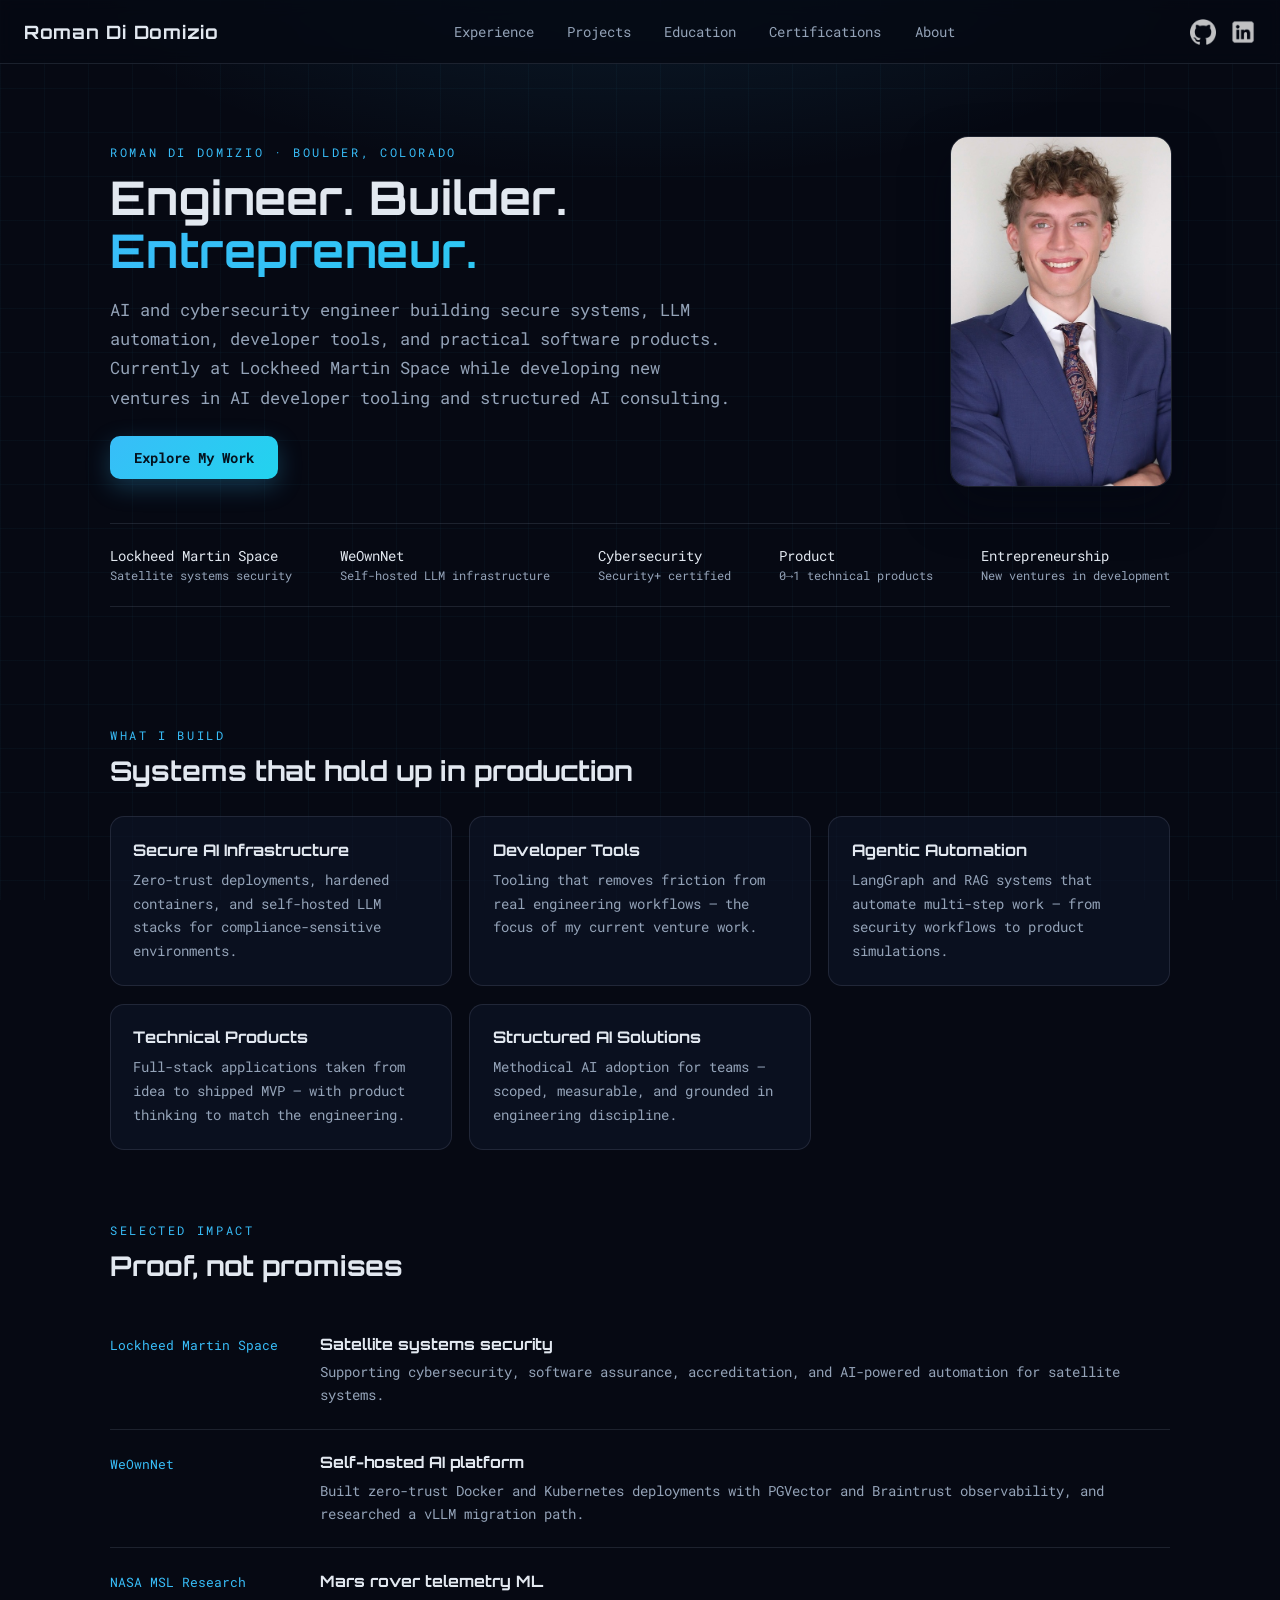
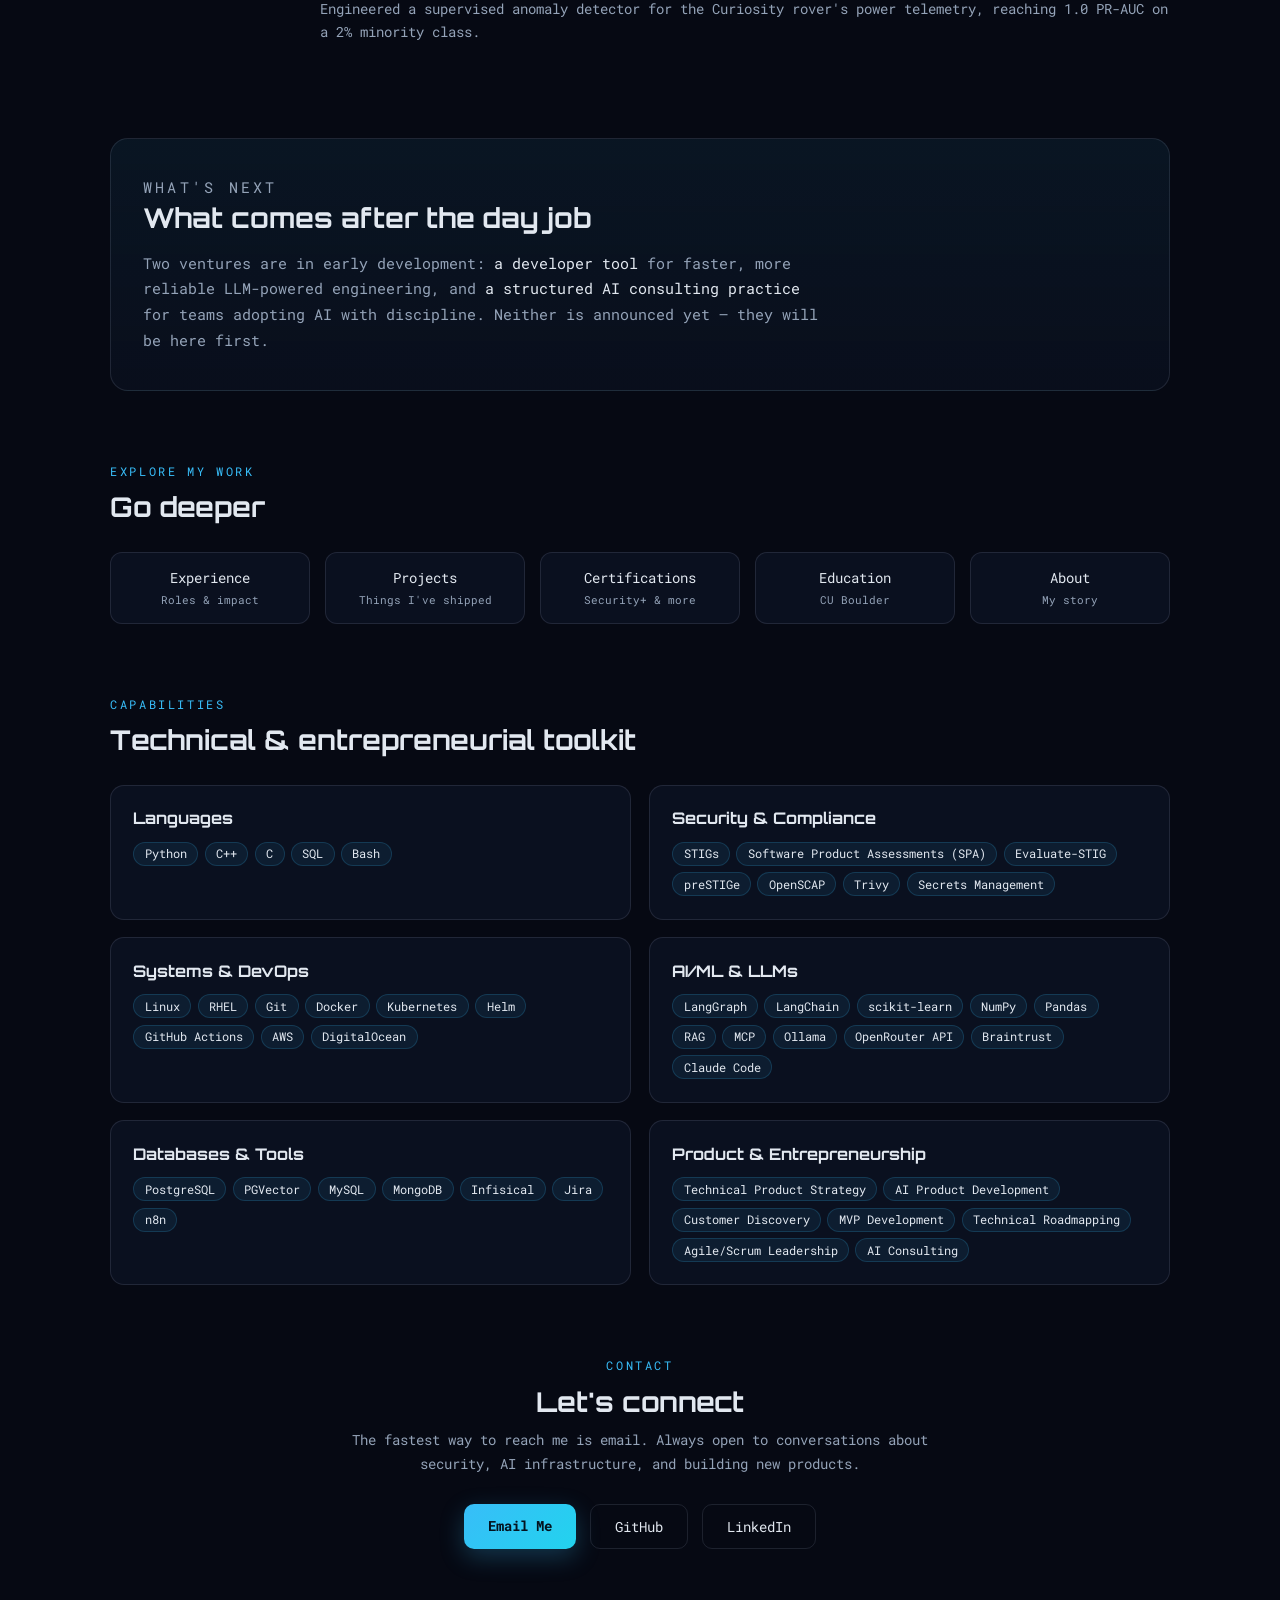
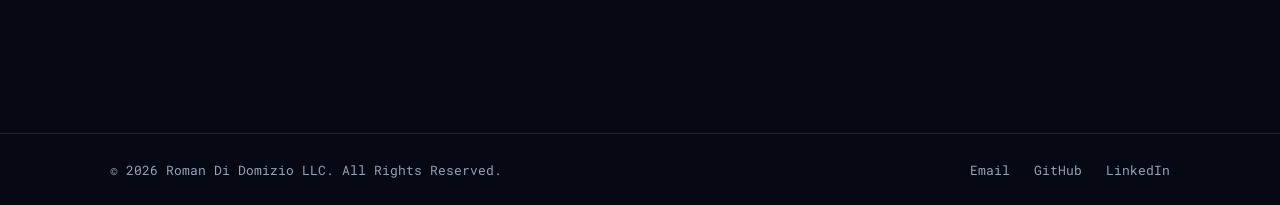
==== commit fbe00ac1: "Unify entire site under shared design system; expand About with HockeyPic; update email; add 404; de" ====
--- a/index.html
+++ b/index.html
@@ -11,11 +11,9 @@
     <meta property="og:url" content="https://romandidomizio.com/">
     <meta property="og:image" content="https://romandidomizio.com/img/headshot.jpg">
     <link rel="canonical" href="https://romandidomizio.com/">
-    <link rel="stylesheet" href="css/index.css">
-    <link rel="stylesheet" href="css/home.css">
+    <link rel="stylesheet" href="css/site.css">
     <link rel="preconnect" href="https://fonts.googleapis.com">
     <link rel="preconnect" href="https://fonts.gstatic.com" crossorigin>
-    <link href="https://fonts.googleapis.com/css2?family=Fragment+Mono&display=swap" rel="stylesheet">
     <link href="https://fonts.googleapis.com/css2?family=Orbitron:wght@400;700&family=Roboto+Mono:wght@400&display=swap" rel="stylesheet">
     <script src="js/getheader.js"></script>
     
@@ -39,43 +37,38 @@
     </script>
     <!-- End Matomo Code -->
 </head>
-<body class="body-class home-body">
+<body>
     <a href="#main" class="hm-skip-link">Skip to main content</a>
     <div id="header-placeholder"></div>
 
     <main id="main" class="hm-main">
         <!-- 1. Hero -->
         <section class="hm-hero" aria-labelledby="hero-heading">
-            <div class="hm-hero-inner">
-                <p class="hm-eyebrow hm-rise">Roman Di Domizio &middot; Boulder, Colorado</p>
-                <h1 id="hero-heading" class="hm-h1 hm-rise">
-                    Engineer. Builder.
-                    <span class="hm-h1-accent">Entrepreneur.</span>
-                </h1>
-                <p class="hm-lead hm-rise-2">
-                    AI and cybersecurity engineer building secure systems, LLM automation, developer tools, and practical software products.
-                    Currently supporting satellite systems at Lockheed Martin Space while developing new ventures in AI developer tooling and structured AI consulting.
-                </p>
-                <p class="hm-now hm-rise-2">
-                    <span class="hm-now-dot" aria-hidden="true"></span>
-                    Now&nbsp;&middot;&nbsp;<strong>Cyber Systems Security Engineer Associate &mdash; Lockheed Martin Space</strong>
-                </p>
-                <div class="hm-hero-cta hm-rise-3">
-                    <a href="#explore" class="hm-btn hm-btn-primary">Explore My Work</a>
-                    <a href="mailto:rodi1364@colorado.edu" class="hm-btn hm-btn-ghost">Get in Touch</a>
-                </div>
-                <p class="hm-hero-more hm-rise-4">
-                    New here? <a href="about.html" class="hm-inline-link">Read my full story &rarr;</a>
-                </p>
+            <div class="hm-hero-grid">
+                <div class="hm-hero-inner">
+                    <p class="hm-eyebrow hm-rise">Roman Di Domizio &middot; Boulder, Colorado</p>
+                    <h1 id="hero-heading" class="hm-h1 hm-rise">
+                        Engineer. Builder.
+                        <span class="hm-h1-accent">Entrepreneur.</span>
+                    </h1>
+                    <p class="hm-lead hm-rise-2">
+                        AI and cybersecurity engineer building secure systems, LLM automation, developer tools, and practical software products.
+                        Currently at Lockheed Martin Space while developing new ventures in AI developer tooling and structured AI consulting.
+                    </p>
+                    <div class="hm-hero-cta hm-rise-3">
+                        <a href="#explore" class="hm-btn hm-btn-primary">Explore My Work</a>
+                    </div>
+                </div>
+                <img src="img/headshot.jpg" alt="Roman Di Domizio" class="hm-portrait" width="552" height="875" loading="eager">
             </div>
 
             <!-- 2. Credibility strip -->
             <div class="hm-cred hm-rise-4">
                 <ul class="hm-cred-list">
                     <li><strong>Lockheed Martin Space</strong>Satellite systems security</li>
-                    <li><strong>AI Platform Engineering</strong>Self-hosted LLM infrastructure</li>
+                    <li><strong>WeOwnNet</strong>Self-hosted LLM infrastructure</li>
                     <li><strong>Cybersecurity</strong>Security+ certified</li>
-                    <li><strong>Product Development</strong>0&rarr;1 technical products</li>
+                    <li><strong>Product</strong>0&rarr;1 technical products</li>
                     <li><strong>Entrepreneurship</strong>New ventures in development</li>
                 </ul>
             </div>
@@ -86,48 +79,89 @@
             <div class="hm-section-head">
                 <p class="hm-eyebrow">What I Build</p>
                 <h2 id="build-heading" class="hm-h2">Systems that hold up in production</h2>
-                <p class="hm-section-sub">From hardened infrastructure to the products that run on it — built with security as a starting point, not an afterthought.</p>
             </div>
             <div class="hm-grid hm-grid-3">
                 <div class="hm-card">
-                    <span class="hm-card-icon" aria-hidden="true">
-                        <svg viewBox="0 0 24 24" fill="none" stroke="currentColor" stroke-width="2" stroke-linecap="round" stroke-linejoin="round"><path d="M12 22s8-4 8-10V5l-8-3-8 3v7c0 6 8 10 8 10z"/></svg>
-                    </span>
                     <h3>Secure AI Infrastructure</h3>
-                    <p>Zero-trust deployments, hardened containers, and self-hosted LLM stacks designed for environments where compliance matters.</p>
-                </div>
-                <div class="hm-card">
-                    <span class="hm-card-icon" aria-hidden="true">
-                        <svg viewBox="0 0 24 24" fill="none" stroke="currentColor" stroke-width="2" stroke-linecap="round" stroke-linejoin="round"><polyline points="4 17 10 11 4 5"/><line x1="12" y1="19" x2="20" y2="19"/></svg>
-                    </span>
+                    <p>Zero-trust deployments, hardened containers, and self-hosted LLM stacks for compliance-sensitive environments.</p>
+                </div>
+                <div class="hm-card">
                     <h3>Developer Tools</h3>
                     <p>Tooling that removes friction from real engineering workflows — the focus of my current venture work.</p>
                 </div>
                 <div class="hm-card">
-                    <span class="hm-card-icon" aria-hidden="true">
-                        <svg viewBox="0 0 24 24" fill="none" stroke="currentColor" stroke-width="2" stroke-linecap="round" stroke-linejoin="round"><circle cx="18" cy="18" r="3"/><circle cx="6" cy="6" r="3"/><path d="M6 21V9a9 9 0 0 0 9 9"/></svg>
-                    </span>
                     <h3>Agentic Automation</h3>
                     <p>LangGraph and RAG systems that automate multi-step work — from security workflows to product simulations.</p>
                 </div>
                 <div class="hm-card">
-                    <span class="hm-card-icon" aria-hidden="true">
-                        <svg viewBox="0 0 24 24" fill="none" stroke="currentColor" stroke-width="2" stroke-linecap="round" stroke-linejoin="round"><path d="M21 16V8a2 2 0 0 0-1-1.73l-7-4a2 2 0 0 0-2 0l-7 4A2 2 0 0 0 3 8v8a2 2 0 0 0 1 1.73l7 4a2 2 0 0 0 2 0l7-4A2 2 0 0 0 21 16z"/><polyline points="3.27 6.96 12 12.01 20.73 6.96"/><line x1="12" y1="22.08" x2="12" y2="12"/></svg>
-                    </span>
                     <h3>Technical Products</h3>
-                    <p>Full-stack applications taken from idea to shipped MVP — with the product thinking to match the engineering.</p>
-                </div>
-                <div class="hm-card">
-                    <span class="hm-card-icon" aria-hidden="true">
-                        <svg viewBox="0 0 24 24" fill="none" stroke="currentColor" stroke-width="2" stroke-linecap="round" stroke-linejoin="round"><polygon points="12 2 2 7 12 12 22 7 12 2"/><polyline points="2 17 12 22 22 17"/><polyline points="2 12 12 17 22 12"/></svg>
-                    </span>
+                    <p>Full-stack applications taken from idea to shipped MVP — with product thinking to match the engineering.</p>
+                </div>
+                <div class="hm-card">
                     <h3>Structured AI Solutions</h3>
-                    <p>Methodical AI adoption for teams — scoped, measurable, and grounded in engineering discipline rather than hype.</p>
-                </div>
-            </div>
-        </section>
-
-        <!-- 4. Capabilities -->
+                    <p>Methodical AI adoption for teams — scoped, measurable, and grounded in engineering discipline.</p>
+                </div>
+            </div>
+        </section>
+
+        <!-- 4. Selected Impact -->
+        <section class="hm-section" aria-labelledby="impact-heading">
+            <div class="hm-section-head">
+                <p class="hm-eyebrow">Selected Impact</p>
+                <h2 id="impact-heading" class="hm-h2">Proof, not promises</h2>
+            </div>
+            <div class="hm-impact-list">
+                <div class="hm-impact-item">
+                    <p class="hm-impact-org">Lockheed Martin Space</p>
+                    <div class="hm-impact-body">
+                        <h3>Satellite systems security</h3>
+                        <p>Supporting cybersecurity, software assurance, accreditation, and AI-powered automation for satellite systems.</p>
+                    </div>
+                </div>
+                <div class="hm-impact-item">
+                    <p class="hm-impact-org">WeOwnNet</p>
+                    <div class="hm-impact-body">
+                        <h3>Self-hosted AI platform</h3>
+                        <p>Built zero-trust Docker and Kubernetes deployments with PGVector and Braintrust observability, and researched a vLLM migration path.</p>
+                    </div>
+                </div>
+                <div class="hm-impact-item">
+                    <p class="hm-impact-org">NASA MSL Research</p>
+                    <div class="hm-impact-body">
+                        <h3>Mars rover telemetry ML</h3>
+                        <p>Engineered a supervised anomaly detector for the Curiosity rover's power telemetry, reaching 1.0 PR-AUC on a 2% minority class.</p>
+                    </div>
+                </div>
+            </div>
+        </section>
+
+        <!-- 5. What's Next -->
+        <section class="hm-section" aria-labelledby="next-heading">
+            <div class="hm-next">
+                <div class="hm-section-head">
+                    <p class="hm-eyebrow">What's Next</p>
+                    <h2 id="next-heading" class="hm-h2">What comes after the day job</h2>
+                </div>
+                <p>Two ventures are in early development: <strong>a developer tool</strong> for faster, more reliable LLM-powered engineering, and <strong>a structured AI consulting practice</strong> for teams adopting AI with discipline. Neither is announced yet — they will be here first.</p>
+            </div>
+        </section>
+
+        <!-- 6. Explore -->
+        <section id="explore" class="hm-section" aria-labelledby="explore-heading">
+            <div class="hm-section-head">
+                <p class="hm-eyebrow">Explore My Work</p>
+                <h2 id="explore-heading" class="hm-h2">Go deeper</h2>
+            </div>
+            <div class="hm-explore-grid">
+                <a href="experience.html" class="hm-explore-link">Experience<span>Roles &amp; impact</span></a>
+                <a href="projects.html" class="hm-explore-link">Projects<span>Things I've shipped</span></a>
+                <a href="certifications.html" class="hm-explore-link">Certifications<span>Security+ &amp; more</span></a>
+                <a href="education.html" class="hm-explore-link">Education<span>CU Boulder</span></a>
+                <a href="about.html" class="hm-explore-link">About<span>My story</span></a>
+            </div>
+        </section>
+
+        <!-- 7. Capabilities -->
         <section id="skills" class="hm-section" aria-labelledby="skills-heading">
             <div class="hm-section-head">
                 <p class="hm-eyebrow">Capabilities</p>
@@ -161,13 +195,11 @@
                     <div class="hm-tags">
                         <span class="hm-tag">Linux</span>
                         <span class="hm-tag">RHEL</span>
-                        <span class="hm-tag">Windows</span>
                         <span class="hm-tag">Git</span>
                         <span class="hm-tag">Docker</span>
                         <span class="hm-tag">Kubernetes</span>
                         <span class="hm-tag">Helm</span>
                         <span class="hm-tag">GitHub Actions</span>
-                        <span class="hm-tag">VirtualBox</span>
                         <span class="hm-tag">AWS</span>
                         <span class="hm-tag">DigitalOcean</span>
                     </div>
@@ -194,7 +226,6 @@
                         <span class="hm-tag">PostgreSQL</span>
                         <span class="hm-tag">PGVector</span>
                         <span class="hm-tag">MySQL</span>
-                        <span class="hm-tag">MySQL Workbench</span>
                         <span class="hm-tag">MongoDB</span>
                         <span class="hm-tag">Infisical</span>
                         <span class="hm-tag">Jira</span>
@@ -207,82 +238,12 @@
                         <span class="hm-tag">Technical Product Strategy</span>
                         <span class="hm-tag">AI Product Development</span>
                         <span class="hm-tag">Customer Discovery</span>
-                        <span class="hm-tag">Market Research</span>
-                        <span class="hm-tag">Business Model Design</span>
-                        <span class="hm-tag">Rapid Prototyping</span>
                         <span class="hm-tag">MVP Development</span>
                         <span class="hm-tag">Technical Roadmapping</span>
                         <span class="hm-tag">Agile/Scrum Leadership</span>
-                        <span class="hm-tag">Solution Architecture</span>
                         <span class="hm-tag">AI Consulting</span>
-                        <span class="hm-tag">Go-to-Market Planning</span>
-                    </div>
-                </div>
-            </div>
-        </section>
-
-        <!-- 5. Selected Impact -->
-        <section class="hm-section" aria-labelledby="impact-heading">
-            <div class="hm-section-head">
-                <p class="hm-eyebrow">Selected Impact</p>
-                <h2 id="impact-heading" class="hm-h2">Proof, not promises</h2>
-            </div>
-            <div class="hm-impact-list">
-                <div class="hm-impact-item">
-                    <p class="hm-impact-org">Lockheed Martin Space</p>
-                    <div class="hm-impact-body">
-                        <h3>Satellite systems security</h3>
-                        <p>Supporting cybersecurity, software assurance, accreditation, and AI-powered automation for satellite systems — hired full-time onto the same team after my internship.</p>
-                    </div>
-                </div>
-                <div class="hm-impact-item">
-                    <p class="hm-impact-org">WeOwnNet</p>
-                    <div class="hm-impact-body">
-                        <h3>Self-hosted AI platform</h3>
-                        <p>Built zero-trust Docker and Kubernetes deployments with PGVector and Braintrust observability, and researched a vLLM migration path projected to cut inference costs by ~95%.</p>
-                    </div>
-                </div>
-                <div class="hm-impact-item">
-                    <p class="hm-impact-org">NASA MSL Research</p>
-                    <div class="hm-impact-body">
-                        <h3>Mars rover telemetry ML</h3>
-                        <p>Engineered a supervised anomaly detector for the Curiosity rover's power telemetry, handling a 2% class imbalance to reach a 1.0 PR-AUC.</p>
-                    </div>
-                </div>
-                <div class="hm-impact-item">
-                    <p class="hm-impact-org">The Verse</p>
-                    <div class="hm-impact-body">
-                        <h3>Agentic product leadership</h3>
-                        <p>Led AI product strategy for a therapeutic XR platform — shipping LangGraph-driven simulations and RAG pipelines while running Agile product workflows.</p>
-                    </div>
-                </div>
-            </div>
-        </section>
-
-        <!-- 6. What's Next -->
-        <section class="hm-section" aria-labelledby="next-heading">
-            <div class="hm-next">
-                <div class="hm-section-head">
-                    <p class="hm-eyebrow">What's Next</p>
-                    <h2 id="next-heading" class="hm-h2">Building what comes after the day job</h2>
-                </div>
-                <p>Two ventures are currently in development: <strong>a developer tool</strong> focused on making LLM-powered engineering faster and more reliable, and <strong>a structured AI consulting practice</strong> that helps teams adopt AI with real engineering discipline.</p>
-                <p>Neither has been announced yet. When they are ready, they will be here first.</p>
-            </div>
-        </section>
-
-        <!-- 7. Explore My Work -->
-        <section id="explore" class="hm-section" aria-labelledby="explore-heading">
-            <div class="hm-section-head">
-                <p class="hm-eyebrow">Explore My Work</p>
-                <h2 id="explore-heading" class="hm-h2">Go deeper</h2>
-            </div>
-            <div class="hm-explore-grid">
-                <a href="experience.html" class="hm-explore-link">Experience<span>Roles &amp; impact</span></a>
-                <a href="projects.html" class="hm-explore-link">Projects<span>Things I've shipped</span></a>
-                <a href="certifications.html" class="hm-explore-link">Certifications<span>Security+ &amp; more</span></a>
-                <a href="education.html" class="hm-explore-link">Education<span>CU Boulder</span></a>
-                <a href="about.html" class="hm-explore-link">About<span>My story</span></a>
+                    </div>
+                </div>
             </div>
         </section>
 
@@ -294,14 +255,13 @@
                 <p class="hm-section-sub">The fastest way to reach me is email. Always open to conversations about security, AI infrastructure, and building new products.</p>
             </div>
             <div class="hm-contact-actions">
-                <a href="mailto:rodi1364@colorado.edu" class="hm-btn hm-btn-primary">Email Me</a>
+                <a href="mailto:romandidomizio8@gmail.com" class="hm-btn hm-btn-primary">Email Me</a>
                 <a href="https://github.com/romandidomizio" target="_blank" rel="noopener" class="hm-btn hm-btn-ghost">GitHub</a>
                 <a href="https://www.linkedin.com/in/roman-di-domizio" target="_blank" rel="noopener" class="hm-btn hm-btn-ghost">LinkedIn</a>
             </div>
-            <div class="hm-footer">
-                <p>&copy; 2026 Roman Di Domizio LLC. All Rights Reserved.</p>
-            </div>
         </section>
     </main>
+
+    <div id="footer-placeholder"></div>
 </body>
 </html>
--- a/css/site.css
+++ b/css/site.css
@@ -0,0 +1,995 @@
+/* ==========================================================================
+   Site-wide design system — romandidomizio.com
+   One shared stylesheet: tokens, base, header/footer, components, pages.
+   ========================================================================== */
+
+@import url('https://fonts.googleapis.com/css2?family=Orbitron:wght@400;700&family=Roboto+Mono:wght@400;700&display=swap');
+
+/* ----------------------------- Tokens ---------------------------------- */
+:root {
+    --hm-bg-0: #060913;
+    --hm-bg-1: #0b1120;
+    --hm-panel: rgba(15, 23, 42, 0.55);
+    --hm-panel-solid: #0e1526;
+    --hm-border: rgba(148, 163, 184, 0.16);
+    --hm-border-strong: rgba(56, 189, 248, 0.45);
+    --hm-text: #e2e8f0;
+    --hm-muted: #94a3b8;
+    --hm-accent: #38bdf8;
+    --hm-accent-2: #22d3ee;
+    --hm-radius: 14px;
+    --hm-font-display: 'Orbitron', sans-serif;
+    --hm-font-body: 'Roboto Mono', monospace;
+}
+
+/* ------------------------------ Base ----------------------------------- */
+html {
+    scroll-behavior: smooth;
+}
+
+body {
+    margin: 0;
+    background-color: var(--hm-bg-0);
+    background-image:
+        radial-gradient(ellipse 80% 50% at 50% -10%, rgba(56, 189, 248, 0.13), transparent 60%),
+        linear-gradient(rgba(56, 189, 248, 0.035) 1px, transparent 1px),
+        linear-gradient(90deg, rgba(56, 189, 248, 0.035) 1px, transparent 1px);
+    background-size: 100% 100%, 44px 44px, 44px 44px;
+    background-attachment: fixed;
+    color: var(--hm-text);
+    font-family: var(--hm-font-body);
+}
+
+.hm-skip-link {
+    position: absolute;
+    left: -9999px;
+    top: 0;
+    background: var(--hm-accent);
+    color: #04121e;
+    padding: 0.6rem 1rem;
+    border-radius: 0 0 8px 0;
+    font-family: var(--hm-font-body);
+    z-index: 100;
+}
+
+.hm-skip-link:focus {
+    left: 0;
+}
+
+a:focus-visible,
+button:focus-visible {
+    outline: 2px solid var(--hm-accent);
+    outline-offset: 3px;
+    border-radius: 4px;
+}
+
+/* ----------------------------- Header ---------------------------------- */
+.header-container {
+    width: 100%;
+    max-width: 100vw;
+    display: flex;
+    justify-content: space-between;
+    align-items: center;
+    gap: 1rem;
+    padding: 0.9rem 1.5rem;
+    background: rgba(6, 9, 19, 0.82);
+    backdrop-filter: blur(8px);
+    -webkit-backdrop-filter: blur(8px);
+    border-bottom: 1px solid var(--hm-border);
+    box-sizing: border-box;
+}
+
+.myname {
+    text-decoration: none;
+    font-family: var(--hm-font-display);
+    font-size: 1.15rem;
+    font-weight: 700;
+    letter-spacing: 0.04em;
+    color: var(--hm-text);
+    white-space: nowrap;
+    transition: color 0.2s ease;
+}
+
+.myname:hover {
+    color: var(--hm-accent);
+}
+
+.nav-buttons {
+    display: flex;
+    gap: 0.35rem;
+    justify-content: center;
+    flex-wrap: wrap;
+    flex: 1;
+}
+
+.hdr-btn {
+    font-family: var(--hm-font-body);
+    font-size: 0.85rem;
+    text-decoration: none;
+    color: var(--hm-muted);
+    padding: 0.45rem 0.8rem;
+    border-radius: 8px;
+    border: 1px solid transparent;
+    transition: color 0.2s ease, background-color 0.2s ease, border-color 0.2s ease;
+}
+
+.hdr-btn:hover {
+    color: var(--hm-text);
+    background-color: rgba(56, 189, 248, 0.08);
+}
+
+.hdr-btn[aria-current="page"] {
+    color: var(--hm-accent);
+    border-color: rgba(56, 189, 248, 0.3);
+    background-color: rgba(56, 189, 248, 0.08);
+}
+
+.social-links {
+    display: flex;
+    align-items: center;
+    gap: 0.9rem;
+}
+
+.social-icon {
+    width: 26px;
+    height: auto;
+    display: block;
+    opacity: 0.75;
+    transition: opacity 0.2s ease, transform 0.2s ease;
+}
+
+.social-links a:hover .social-icon {
+    opacity: 1;
+    transform: translateY(-2px);
+}
+
+@media (max-width: 768px) {
+    .header-container {
+        flex-direction: column;
+        padding: 0.75rem 1rem;
+        gap: 0.5rem;
+    }
+
+    .nav-buttons {
+        gap: 0.2rem;
+    }
+
+    .hdr-btn {
+        font-size: 0.8rem;
+        padding: 0.4rem 0.6rem;
+    }
+}
+
+/* ----------------------------- Footer ---------------------------------- */
+.site-footer {
+    border-top: 1px solid var(--hm-border);
+    margin-top: 5rem;
+}
+
+.site-footer-inner {
+    max-width: 1060px;
+    margin: 0 auto;
+    padding: 1.75rem 1.5rem;
+    display: flex;
+    justify-content: space-between;
+    align-items: center;
+    gap: 1rem;
+    flex-wrap: wrap;
+}
+
+.site-footer-copy {
+    color: var(--hm-muted);
+    font-size: 0.8rem;
+    margin: 0;
+}
+
+.site-footer-links {
+    display: flex;
+    gap: 1.5rem;
+    flex-wrap: wrap;
+}
+
+.site-footer-links a {
+    color: var(--hm-muted);
+    text-decoration: none;
+    font-size: 0.8rem;
+    transition: color 0.2s ease;
+}
+
+.site-footer-links a:hover {
+    color: var(--hm-accent);
+}
+
+@media (max-width: 600px) {
+    .site-footer-inner {
+        flex-direction: column;
+        text-align: center;
+    }
+}
+
+/* --------------------------- Page scaffold ------------------------------ */
+.hm-main {
+    max-width: 1060px;
+    margin: 0 auto;
+    padding: 0 1.5rem 2rem 1.5rem;
+}
+
+.hm-page-header {
+    padding: 3.5rem 0 2.5rem 0;
+    border-bottom: 1px solid var(--hm-border);
+    margin-bottom: 2.5rem;
+}
+
+.hm-page-title {
+    font-family: var(--hm-font-display);
+    font-size: clamp(1.8rem, 4vw, 2.5rem);
+    font-weight: 700;
+    color: var(--hm-text);
+    margin: 0;
+}
+
+.hm-page-sub {
+    color: var(--hm-muted);
+    line-height: 1.7;
+    max-width: 640px;
+    margin: 0.85rem 0 0 0;
+    font-size: 0.95rem;
+}
+
+.hm-eyebrow {
+    font-family: var(--hm-font-body);
+    font-size: 0.75rem;
+    letter-spacing: 0.22em;
+    text-transform: uppercase;
+    color: var(--hm-accent);
+    margin: 0 0 0.7rem 0;
+}
+
+.hm-section {
+    margin: 4.5rem 0;
+}
+
+.hm-section-head {
+    margin-bottom: 1.75rem;
+}
+
+.hm-h2 {
+    font-family: var(--hm-font-display);
+    font-size: clamp(1.3rem, 2.4vw, 1.7rem);
+    font-weight: 700;
+    color: var(--hm-text);
+    margin: 0;
+}
+
+.hm-section-sub {
+    color: var(--hm-muted);
+    max-width: 620px;
+    margin: 0.6rem 0 0 0;
+    line-height: 1.65;
+    font-size: 0.9rem;
+}
+
+.hm-subhead {
+    font-family: var(--hm-font-display);
+    font-size: 1.15rem;
+    font-weight: 700;
+    color: var(--hm-text);
+    margin: 3rem 0 0.5rem 0;
+}
+
+/* ----------------------------- Buttons ---------------------------------- */
+.hm-btn {
+    font-family: var(--hm-font-body);
+    font-size: 0.9rem;
+    text-decoration: none;
+    padding: 0.75rem 1.5rem;
+    border-radius: 10px;
+    transition: transform 0.2s ease, box-shadow 0.2s ease, background-color 0.2s ease, border-color 0.2s ease;
+    display: inline-block;
+}
+
+.hm-btn-primary {
+    background: linear-gradient(135deg, var(--hm-accent), var(--hm-accent-2));
+    color: #04121e;
+    font-weight: 700;
+    box-shadow: 0 8px 24px rgba(56, 189, 248, 0.25);
+}
+
+.hm-btn-primary:hover {
+    transform: translateY(-2px);
+    box-shadow: 0 12px 30px rgba(56, 189, 248, 0.35);
+}
+
+.hm-btn-ghost {
+    border: 1px solid var(--hm-border);
+    color: var(--hm-text);
+    background: transparent;
+}
+
+.hm-btn-ghost:hover {
+    border-color: var(--hm-border-strong);
+    transform: translateY(-2px);
+}
+
+.hm-inline-link {
+    color: var(--hm-accent);
+    text-decoration: none;
+    border-bottom: 1px solid rgba(56, 189, 248, 0.35);
+    transition: border-color 0.2s ease, color 0.2s ease;
+}
+
+.hm-inline-link:hover {
+    color: var(--hm-accent-2);
+    border-bottom-color: var(--hm-accent-2);
+}
+
+/* ------------------------------ Cards ----------------------------------- */
+.hm-card {
+    background: var(--hm-panel);
+    border: 1px solid var(--hm-border);
+    border-radius: var(--hm-radius);
+    padding: 1.4rem;
+    transition: border-color 0.25s ease, transform 0.25s ease;
+    box-sizing: border-box;
+}
+
+.hm-card:hover {
+    border-color: var(--hm-border-strong);
+    transform: translateY(-3px);
+}
+
+.hm-card h3 {
+    font-family: var(--hm-font-display);
+    font-size: 1rem;
+    font-weight: 700;
+    color: var(--hm-text);
+    margin: 0 0 0.5rem 0;
+}
+
+.hm-card p {
+    color: var(--hm-muted);
+    font-size: 0.9rem;
+    line-height: 1.65;
+    margin: 0;
+}
+
+.hm-card-icon {
+    color: var(--hm-accent);
+    margin-bottom: 0.85rem;
+    display: inline-flex;
+}
+
+.hm-card-icon svg {
+    width: 22px;
+    height: 22px;
+}
+
+.hm-grid {
+    display: grid;
+    gap: 1.1rem;
+}
+
+.hm-grid-3 {
+    grid-template-columns: repeat(3, 1fr);
+}
+
+.hm-grid-2 {
+    grid-template-columns: repeat(2, 1fr);
+}
+
+/* ------------------------------ Tags ------------------------------------ */
+.hm-tags {
+    display: flex;
+    flex-wrap: wrap;
+    gap: 0.4rem;
+    margin-top: 0.85rem;
+}
+
+.hm-tag {
+    font-family: var(--hm-font-body);
+    font-size: 0.72rem;
+    color: var(--hm-text);
+    background: rgba(56, 189, 248, 0.08);
+    border: 1px solid rgba(56, 189, 248, 0.18);
+    border-radius: 999px;
+    padding: 0.22rem 0.65rem;
+    white-space: nowrap;
+}
+
+/* -------------------------- Entry (list) cards --------------------------
+   Shared by Experience, Projects, Certifications, Education content.     */
+.hm-entries {
+    display: flex;
+    flex-direction: column;
+    gap: 1.25rem;
+}
+
+.hm-entry {
+    background: var(--hm-panel);
+    border: 1px solid var(--hm-border);
+    border-radius: var(--hm-radius);
+    padding: 1.75rem;
+    transition: border-color 0.25s ease;
+}
+
+.hm-entry:hover {
+    border-color: var(--hm-border-strong);
+}
+
+.hm-entry-head {
+    display: flex;
+    align-items: center;
+    gap: 1.25rem;
+    margin-bottom: 1rem;
+}
+
+.hm-entry-logo {
+    width: 56px;
+    height: 56px;
+    object-fit: contain;
+    border-radius: 10px;
+    background: rgba(226, 232, 240, 0.92);
+    padding: 6px;
+    box-sizing: border-box;
+    flex-shrink: 0;
+}
+
+.hm-entry-title {
+    font-family: var(--hm-font-display);
+    font-size: 1.1rem;
+    font-weight: 700;
+    color: var(--hm-text);
+    margin: 0 0 0.3rem 0;
+}
+
+.hm-entry-org {
+    color: var(--hm-accent);
+    font-size: 0.85rem;
+    margin: 0 0 0.15rem 0;
+}
+
+.hm-entry-meta {
+    color: var(--hm-muted);
+    font-size: 0.8rem;
+    margin: 0;
+}
+
+.hm-entry-link {
+    color: var(--hm-accent);
+    text-decoration: none;
+    font-size: 0.8rem;
+    border-bottom: 1px solid rgba(56, 189, 248, 0.35);
+    transition: color 0.2s ease, border-color 0.2s ease;
+    word-break: break-all;
+}
+
+.hm-entry-link:hover {
+    color: var(--hm-accent-2);
+    border-bottom-color: var(--hm-accent-2);
+}
+
+.hm-bullets {
+    list-style: none;
+    margin: 0;
+    padding: 0;
+}
+
+.hm-bullets li {
+    position: relative;
+    padding-left: 1.3rem;
+    margin-bottom: 0.55rem;
+    color: var(--hm-muted);
+    font-size: 0.9rem;
+    line-height: 1.65;
+}
+
+.hm-bullets li:last-child {
+    margin-bottom: 0;
+}
+
+.hm-bullets li::before {
+    content: "\203A";
+    position: absolute;
+    left: 0;
+    color: var(--hm-accent);
+}
+
+.hm-bullets b,
+.hm-bullets strong {
+    color: var(--hm-text);
+    font-weight: 700;
+}
+
+.hm-entry-media {
+    display: block;
+    width: 100%;
+    max-height: 380px;
+    object-fit: contain;
+    border-radius: 10px;
+    margin: 0 auto 1.25rem auto;
+    background: rgba(6, 9, 19, 0.5);
+}
+
+.hm-entry-media-sm {
+    max-height: 180px;
+}
+
+.hm-media-pair {
+    display: flex;
+    gap: 1rem;
+    margin-bottom: 1.25rem;
+}
+
+.hm-media-pair .hm-entry-media {
+    min-width: 0;
+    margin-bottom: 0;
+}
+
+video.hm-entry-media {
+    max-height: none;
+    border: 1px solid var(--hm-border);
+}
+
+/* ----------------------------- Education -------------------------------- */
+.hm-degree {
+    display: flex;
+    flex-wrap: wrap;
+    align-items: center;
+    justify-content: space-between;
+    gap: 0.75rem;
+}
+
+.hm-degree-name {
+    font-family: var(--hm-font-display);
+    font-size: 1.15rem;
+    font-weight: 700;
+    color: var(--hm-text);
+    margin: 0 0 0.3rem 0;
+}
+
+.hm-course-group h3 {
+    margin-bottom: 1rem;
+}
+
+.grad-note {
+    border: 1px dashed var(--hm-border);
+    border-radius: var(--hm-radius);
+    background: rgba(15, 23, 42, 0.35);
+    padding: 1rem 1.25rem;
+}
+
+.grad-note p {
+    margin: 0;
+    color: var(--hm-muted);
+    font-style: italic;
+    line-height: 1.65;
+    font-size: 0.9rem;
+}
+
+/* ------------------------------- About ---------------------------------- */
+.hm-prose p {
+    color: var(--hm-muted);
+    line-height: 1.8;
+    font-size: 0.95rem;
+    margin: 0 0 1.1rem 0;
+}
+
+.hm-prose p:last-child {
+    margin-bottom: 0;
+}
+
+.hm-prose strong {
+    color: var(--hm-text);
+    font-weight: 700;
+}
+
+.hm-about-section {
+    margin: 2.75rem 0;
+    max-width: 720px;
+}
+
+.hm-about-section .hm-h2 {
+    font-size: 1.2rem;
+    margin-bottom: 0.9rem;
+}
+
+.hm-media-split {
+    display: grid;
+    grid-template-columns: minmax(0, 1fr) 320px;
+    gap: 2.5rem;
+    align-items: center;
+    max-width: none;
+}
+
+.hm-media-split .hm-split-text {
+    max-width: 720px;
+}
+
+.hm-photo {
+    width: 100%;
+    height: auto;
+    border-radius: var(--hm-radius);
+    border: 1px solid var(--hm-border);
+    display: block;
+}
+
+/* -------------------------- Homepage: hero ------------------------------ */
+.hm-hero {
+    padding: 4.5rem 0 3rem 0;
+}
+
+.hm-hero-grid {
+    display: grid;
+    grid-template-columns: minmax(0, 1fr) 220px;
+    gap: 3rem;
+    align-items: center;
+}
+
+.hm-h1 {
+    font-family: var(--hm-font-display);
+    font-size: clamp(1.9rem, 4.6vw, 2.9rem);
+    line-height: 1.14;
+    font-weight: 700;
+    color: var(--hm-text);
+    margin: 0 0 1.1rem 0;
+    letter-spacing: 0.01em;
+}
+
+.hm-h1 .hm-h1-accent {
+    display: block;
+    background: linear-gradient(90deg, var(--hm-accent), var(--hm-accent-2));
+    -webkit-background-clip: text;
+    background-clip: text;
+    color: transparent;
+}
+
+.hm-lead {
+    font-size: clamp(0.95rem, 1.6vw, 1.05rem);
+    line-height: 1.75;
+    color: var(--hm-muted);
+    max-width: 620px;
+    margin: 0 0 1.5rem 0;
+}
+
+.hm-portrait {
+    width: 100%;
+    height: auto;
+    border-radius: 18px;
+    border: 1px solid var(--hm-border);
+    box-shadow: 0 20px 45px rgba(3, 7, 18, 0.55);
+    display: block;
+}
+
+.hm-now {
+    display: inline-flex;
+    align-items: center;
+    gap: 0.6rem;
+    border: 1px solid var(--hm-border);
+    background: var(--hm-panel);
+    border-radius: 999px;
+    padding: 0.4rem 0.95rem;
+    font-size: 0.78rem;
+    color: var(--hm-muted);
+    margin-bottom: 1.75rem;
+}
+
+.hm-now-dot {
+    width: 7px;
+    height: 7px;
+    border-radius: 50%;
+    background: var(--hm-accent-2);
+    box-shadow: 0 0 8px rgba(34, 211, 238, 0.8);
+    flex-shrink: 0;
+}
+
+.hm-now strong {
+    color: var(--hm-text);
+    font-weight: 400;
+}
+
+.hm-hero-cta {
+    display: flex;
+    gap: 0.9rem;
+    flex-wrap: wrap;
+    align-items: center;
+}
+
+/* --------------------- Homepage: credibility strip ---------------------- */
+.hm-cred {
+    border-top: 1px solid var(--hm-border);
+    border-bottom: 1px solid var(--hm-border);
+    padding: 1.4rem 0;
+    margin: 2.25rem 0 0 0;
+}
+
+.hm-cred-list {
+    list-style: none;
+    display: flex;
+    flex-wrap: wrap;
+    gap: 0.75rem 2rem;
+    justify-content: space-between;
+    margin: 0;
+    padding: 0;
+}
+
+.hm-cred-list li {
+    font-size: 0.78rem;
+    color: var(--hm-muted);
+}
+
+.hm-cred-list li strong {
+    display: block;
+    color: var(--hm-text);
+    font-weight: 400;
+    font-size: 0.88rem;
+    margin-bottom: 0.1rem;
+}
+
+/* ----------------------- Homepage: impact list -------------------------- */
+.hm-impact-item {
+    display: grid;
+    grid-template-columns: 190px 1fr;
+    gap: 1.25rem;
+    padding: 1.4rem 0;
+    border-bottom: 1px solid var(--hm-border);
+}
+
+.hm-impact-item:last-of-type {
+    border-bottom: none;
+}
+
+.hm-impact-org {
+    font-size: 0.82rem;
+    color: var(--hm-accent);
+    padding-top: 0.15rem;
+    margin: 0;
+}
+
+.hm-impact-body h3 {
+    font-family: var(--hm-font-display);
+    font-size: 0.98rem;
+    color: var(--hm-text);
+    margin: 0 0 0.4rem 0;
+}
+
+.hm-impact-body p {
+    color: var(--hm-muted);
+    line-height: 1.65;
+    margin: 0;
+    font-size: 0.88rem;
+}
+
+/* ------------------------ Homepage: what's next ------------------------- */
+.hm-next {
+    background: linear-gradient(180deg, rgba(56, 189, 248, 0.07), rgba(15, 23, 42, 0.4));
+    border: 1px solid var(--hm-border);
+    border-radius: 18px;
+    padding: 2.25rem 2rem;
+}
+
+.hm-next .hm-section-head {
+    margin-bottom: 1rem;
+}
+
+.hm-next p {
+    color: var(--hm-muted);
+    line-height: 1.75;
+    max-width: 680px;
+    margin: 0 0 0.85rem 0;
+    font-size: 0.92rem;
+}
+
+.hm-next p:last-of-type {
+    margin-bottom: 0;
+}
+
+.hm-next strong {
+    color: var(--hm-text);
+    font-weight: 400;
+}
+
+/* ------------------------- Homepage: explore ---------------------------- */
+.hm-explore-grid {
+    display: grid;
+    grid-template-columns: repeat(5, 1fr);
+    gap: 0.9rem;
+}
+
+.hm-explore-link {
+    display: block;
+    text-decoration: none;
+    text-align: center;
+    background: var(--hm-panel);
+    border: 1px solid var(--hm-border);
+    border-radius: 12px;
+    padding: 1rem 0.6rem;
+    color: var(--hm-text);
+    font-size: 0.85rem;
+    transition: border-color 0.25s ease, transform 0.25s ease;
+}
+
+.hm-explore-link span {
+    display: block;
+    color: var(--hm-muted);
+    font-size: 0.7rem;
+    margin-top: 0.3rem;
+}
+
+.hm-explore-link:hover {
+    border-color: var(--hm-border-strong);
+    transform: translateY(-3px);
+}
+
+/* ------------------------- Homepage: contact ---------------------------- */
+.hm-contact {
+    text-align: center;
+}
+
+.hm-contact .hm-section-sub {
+    margin-left: auto;
+    margin-right: auto;
+}
+
+.hm-contact-actions {
+    display: flex;
+    justify-content: center;
+    gap: 0.9rem;
+    flex-wrap: wrap;
+    margin-top: 1.75rem;
+}
+
+/* ---------------------------- 404 page ---------------------------------- */
+.hm-error {
+    text-align: center;
+    padding: 6rem 0 4rem 0;
+}
+
+.hm-error-code {
+    font-family: var(--hm-font-display);
+    font-size: clamp(3.5rem, 10vw, 6rem);
+    font-weight: 700;
+    background: linear-gradient(90deg, var(--hm-accent), var(--hm-accent-2));
+    -webkit-background-clip: text;
+    background-clip: text;
+    color: transparent;
+    margin: 0 0 0.5rem 0;
+}
+
+.hm-error p {
+    color: var(--hm-muted);
+    max-width: 460px;
+    margin: 0 auto 2rem auto;
+    line-height: 1.7;
+}
+
+.hm-error .hm-hero-cta {
+    justify-content: center;
+}
+
+/* ------------------------------ Motion ---------------------------------- */
+@keyframes hmRise {
+    from {
+        opacity: 0;
+        transform: translateY(14px);
+    }
+    to {
+        opacity: 1;
+        transform: translateY(0);
+    }
+}
+
+.hm-rise {
+    animation: hmRise 0.6s ease both;
+}
+
+.hm-rise-2 { animation-delay: 0.1s; }
+.hm-rise-3 { animation-delay: 0.2s; }
+.hm-rise-4 { animation-delay: 0.3s; }
+
+@media (prefers-reduced-motion: reduce) {
+    .hm-rise,
+    .hm-rise-2,
+    .hm-rise-3,
+    .hm-rise-4 {
+        animation: none;
+    }
+
+    * {
+        transition-duration: 0.01ms !important;
+    }
+
+    html {
+        scroll-behavior: auto;
+    }
+}
+
+/* ---------------------------- Responsive -------------------------------- */
+@media (max-width: 900px) {
+    .hm-grid-3 {
+        grid-template-columns: repeat(2, 1fr);
+    }
+
+    .hm-explore-grid {
+        grid-template-columns: repeat(3, 1fr);
+    }
+
+    .hm-impact-item {
+        grid-template-columns: 1fr;
+        gap: 0.35rem;
+    }
+
+    .hm-hero-grid {
+        grid-template-columns: minmax(0, 1fr) 180px;
+        gap: 2rem;
+    }
+
+    .hm-media-split {
+        grid-template-columns: 1fr;
+        gap: 1.5rem;
+    }
+
+    .hm-media-split .hm-photo {
+        max-width: 420px;
+    }
+}
+
+@media (max-width: 600px) {
+    .hm-grid-3,
+    .hm-grid-2 {
+        grid-template-columns: 1fr;
+    }
+
+    .hm-explore-grid {
+        grid-template-columns: repeat(2, 1fr);
+    }
+
+    .hm-section {
+        margin: 3.5rem 0;
+    }
+
+    .hm-hero {
+        padding-top: 2.5rem;
+    }
+
+    .hm-hero-grid {
+        grid-template-columns: 1fr;
+        gap: 1.75rem;
+    }
+
+    .hm-portrait {
+        max-width: 190px;
+        order: -1;
+    }
+
+    .hm-hero-cta .hm-btn {
+        width: 100%;
+        text-align: center;
+        box-sizing: border-box;
+    }
+
+    .hm-cred-list {
+        flex-direction: column;
+        gap: 0.9rem;
+    }
+
+    .hm-next {
+        padding: 1.75rem 1.25rem;
+    }
+
+    .hm-page-header {
+        padding-top: 2.5rem;
+    }
+
+    .hm-entry {
+        padding: 1.25rem;
+    }
+
+    .hm-entry-head {
+        flex-direction: row;
+        gap: 0.9rem;
+    }
+
+    .hm-media-pair {
+        flex-direction: column;
+    }
+}
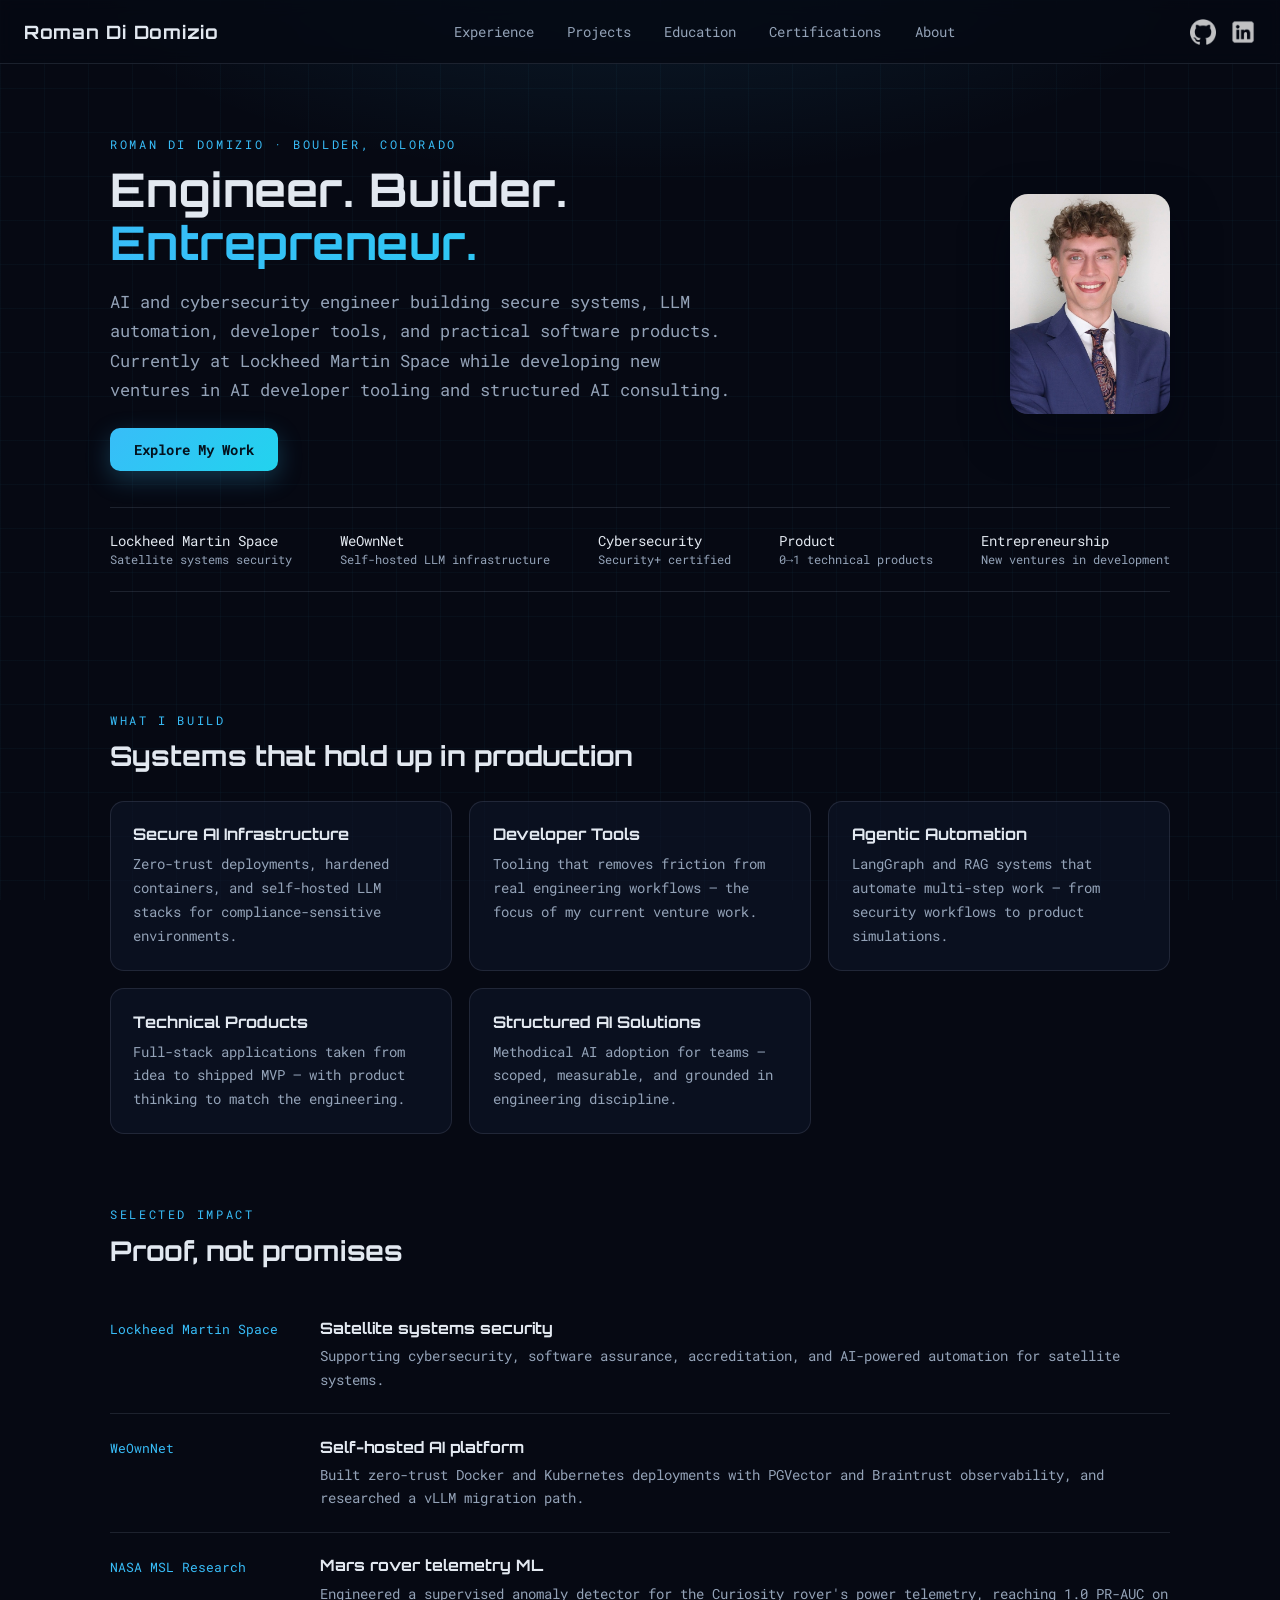
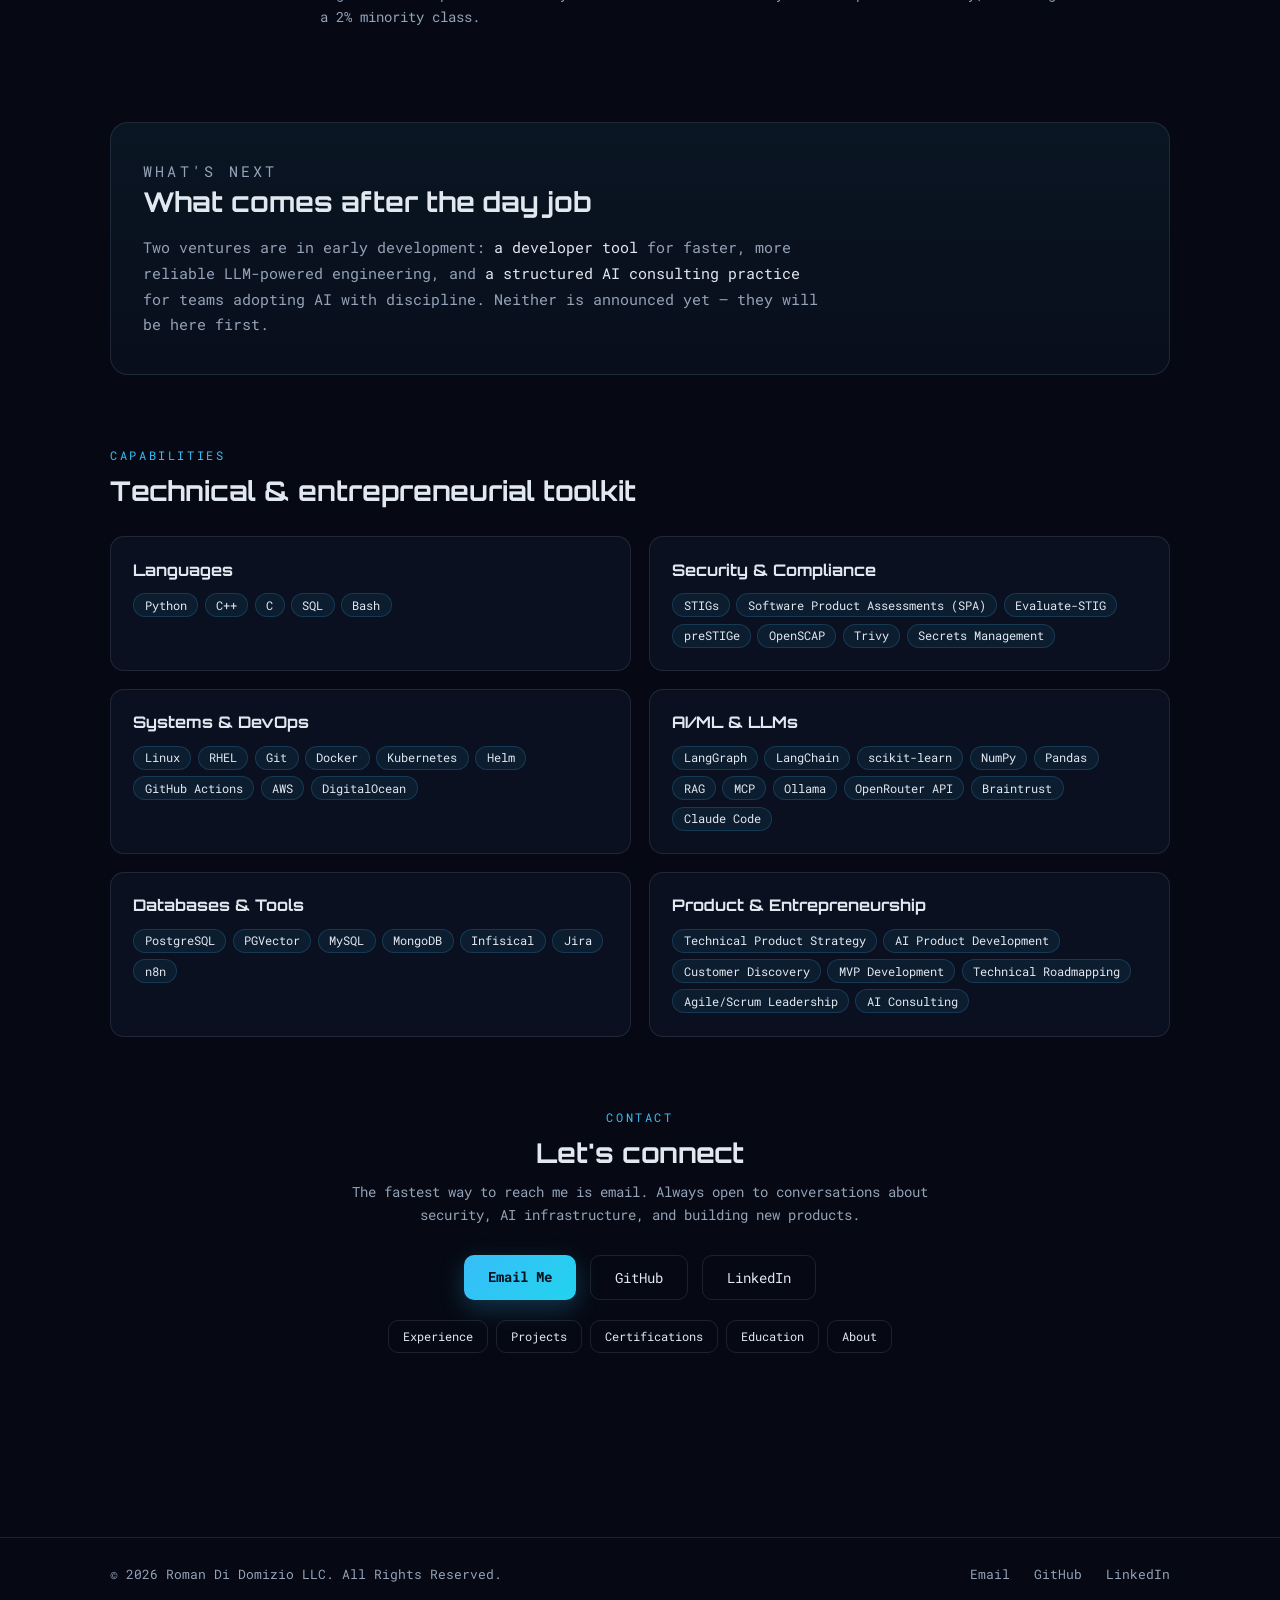
==== commit 767ec9f4: "Visual polish: smaller cropped headshot, mobile image below pitch, remove logo backgrounds/borders, " ====
--- a/index.html
+++ b/index.html
@@ -146,22 +146,7 @@
             </div>
         </section>
 
-        <!-- 6. Explore -->
-        <section id="explore" class="hm-section" aria-labelledby="explore-heading">
-            <div class="hm-section-head">
-                <p class="hm-eyebrow">Explore My Work</p>
-                <h2 id="explore-heading" class="hm-h2">Go deeper</h2>
-            </div>
-            <div class="hm-explore-grid">
-                <a href="experience.html" class="hm-explore-link">Experience<span>Roles &amp; impact</span></a>
-                <a href="projects.html" class="hm-explore-link">Projects<span>Things I've shipped</span></a>
-                <a href="certifications.html" class="hm-explore-link">Certifications<span>Security+ &amp; more</span></a>
-                <a href="education.html" class="hm-explore-link">Education<span>CU Boulder</span></a>
-                <a href="about.html" class="hm-explore-link">About<span>My story</span></a>
-            </div>
-        </section>
-
-        <!-- 7. Capabilities -->
+        <!-- 6. Capabilities -->
         <section id="skills" class="hm-section" aria-labelledby="skills-heading">
             <div class="hm-section-head">
                 <p class="hm-eyebrow">Capabilities</p>
@@ -247,7 +232,7 @@
             </div>
         </section>
 
-        <!-- 8. Contact -->
+        <!-- 7. Contact -->
         <section class="hm-section hm-contact" aria-labelledby="contact-heading">
             <div class="hm-section-head">
                 <p class="hm-eyebrow">Contact</p>
@@ -259,6 +244,13 @@
                 <a href="https://github.com/romandidomizio" target="_blank" rel="noopener" class="hm-btn hm-btn-ghost">GitHub</a>
                 <a href="https://www.linkedin.com/in/roman-di-domizio" target="_blank" rel="noopener" class="hm-btn hm-btn-ghost">LinkedIn</a>
             </div>
+            <div id="explore" class="hm-explore-actions" aria-label="Explore pages">
+                <a href="experience.html" class="hm-btn hm-btn-ghost hm-btn-sm">Experience</a>
+                <a href="projects.html" class="hm-btn hm-btn-ghost hm-btn-sm">Projects</a>
+                <a href="certifications.html" class="hm-btn hm-btn-ghost hm-btn-sm">Certifications</a>
+                <a href="education.html" class="hm-btn hm-btn-ghost hm-btn-sm">Education</a>
+                <a href="about.html" class="hm-btn hm-btn-ghost hm-btn-sm">About</a>
+            </div>
         </section>
     </main>
 
--- a/css/site.css
+++ b/css/site.css
@@ -427,9 +427,9 @@
     width: 56px;
     height: 56px;
     object-fit: contain;
-    border-radius: 10px;
-    background: rgba(226, 232, 240, 0.92);
-    padding: 6px;
+    border-radius: 0;
+    background: transparent;
+    padding: 0;
     box-sizing: border-box;
     flex-shrink: 0;
 }
@@ -503,15 +503,15 @@
 .hm-entry-media {
     display: block;
     width: 100%;
-    max-height: 380px;
+    max-height: 280px;
     object-fit: contain;
     border-radius: 10px;
     margin: 0 auto 1.25rem auto;
-    background: rgba(6, 9, 19, 0.5);
+    background: transparent;
 }
 
 .hm-entry-media-sm {
-    max-height: 180px;
+    max-height: 160px;
 }
 
 .hm-media-pair {
@@ -523,10 +523,11 @@
 .hm-media-pair .hm-entry-media {
     min-width: 0;
     margin-bottom: 0;
+    max-height: 220px;
 }
 
 video.hm-entry-media {
-    max-height: none;
+    max-height: 280px;
     border: 1px solid var(--hm-border);
 }
 
@@ -609,7 +610,7 @@
     width: 100%;
     height: auto;
     border-radius: var(--hm-radius);
-    border: 1px solid var(--hm-border);
+    border: 0;
     display: block;
 }
 
@@ -620,7 +621,7 @@
 
 .hm-hero-grid {
     display: grid;
-    grid-template-columns: minmax(0, 1fr) 220px;
+    grid-template-columns: minmax(0, 1fr) 160px;
     gap: 3rem;
     align-items: center;
 }
@@ -654,8 +655,11 @@
 .hm-portrait {
     width: 100%;
     height: auto;
+    max-height: 220px;
+    object-fit: cover;
+    object-position: top;
     border-radius: 18px;
-    border: 1px solid var(--hm-border);
+    border: 0;
     box-shadow: 0 20px 45px rgba(3, 7, 18, 0.55);
     display: block;
 }
@@ -789,36 +793,19 @@
 }
 
 /* ------------------------- Homepage: explore ---------------------------- */
-.hm-explore-grid {
-    display: grid;
-    grid-template-columns: repeat(5, 1fr);
-    gap: 0.9rem;
-}
-
-.hm-explore-link {
-    display: block;
-    text-decoration: none;
-    text-align: center;
-    background: var(--hm-panel);
-    border: 1px solid var(--hm-border);
-    border-radius: 12px;
-    padding: 1rem 0.6rem;
-    color: var(--hm-text);
-    font-size: 0.85rem;
-    transition: border-color 0.25s ease, transform 0.25s ease;
-}
-
-.hm-explore-link span {
-    display: block;
-    color: var(--hm-muted);
-    font-size: 0.7rem;
-    margin-top: 0.3rem;
-}
-
-.hm-explore-link:hover {
-    border-color: var(--hm-border-strong);
-    transform: translateY(-3px);
-}
+.hm-explore-actions {
+    display: flex;
+    justify-content: center;
+    gap: 0.55rem;
+    flex-wrap: wrap;
+    margin: 1.25rem 0 0 0;
+}
+
+.hm-explore-actions .hm-btn-sm {
+    font-size: 0.78rem;
+    padding: 0.45rem 0.85rem;
+}
+
 
 /* ------------------------- Homepage: contact ---------------------------- */
 .hm-contact {
@@ -919,7 +906,7 @@
     }
 
     .hm-hero-grid {
-        grid-template-columns: minmax(0, 1fr) 180px;
+        grid-template-columns: minmax(0, 1fr) 140px;
         gap: 2rem;
     }
 
@@ -930,6 +917,10 @@
 
     .hm-media-split .hm-photo {
         max-width: 420px;
+    }
+
+    .hm-portrait {
+        max-height: 200px;
     }
 }
 
@@ -953,12 +944,14 @@
 
     .hm-hero-grid {
         grid-template-columns: 1fr;
-        gap: 1.75rem;
+        gap: 1.25rem;
     }
 
     .hm-portrait {
-        max-width: 190px;
-        order: -1;
+        max-width: 130px;
+        max-height: 160px;
+        order: 1;
+        justify-self: center;
     }
 
     .hm-hero-cta .hm-btn {
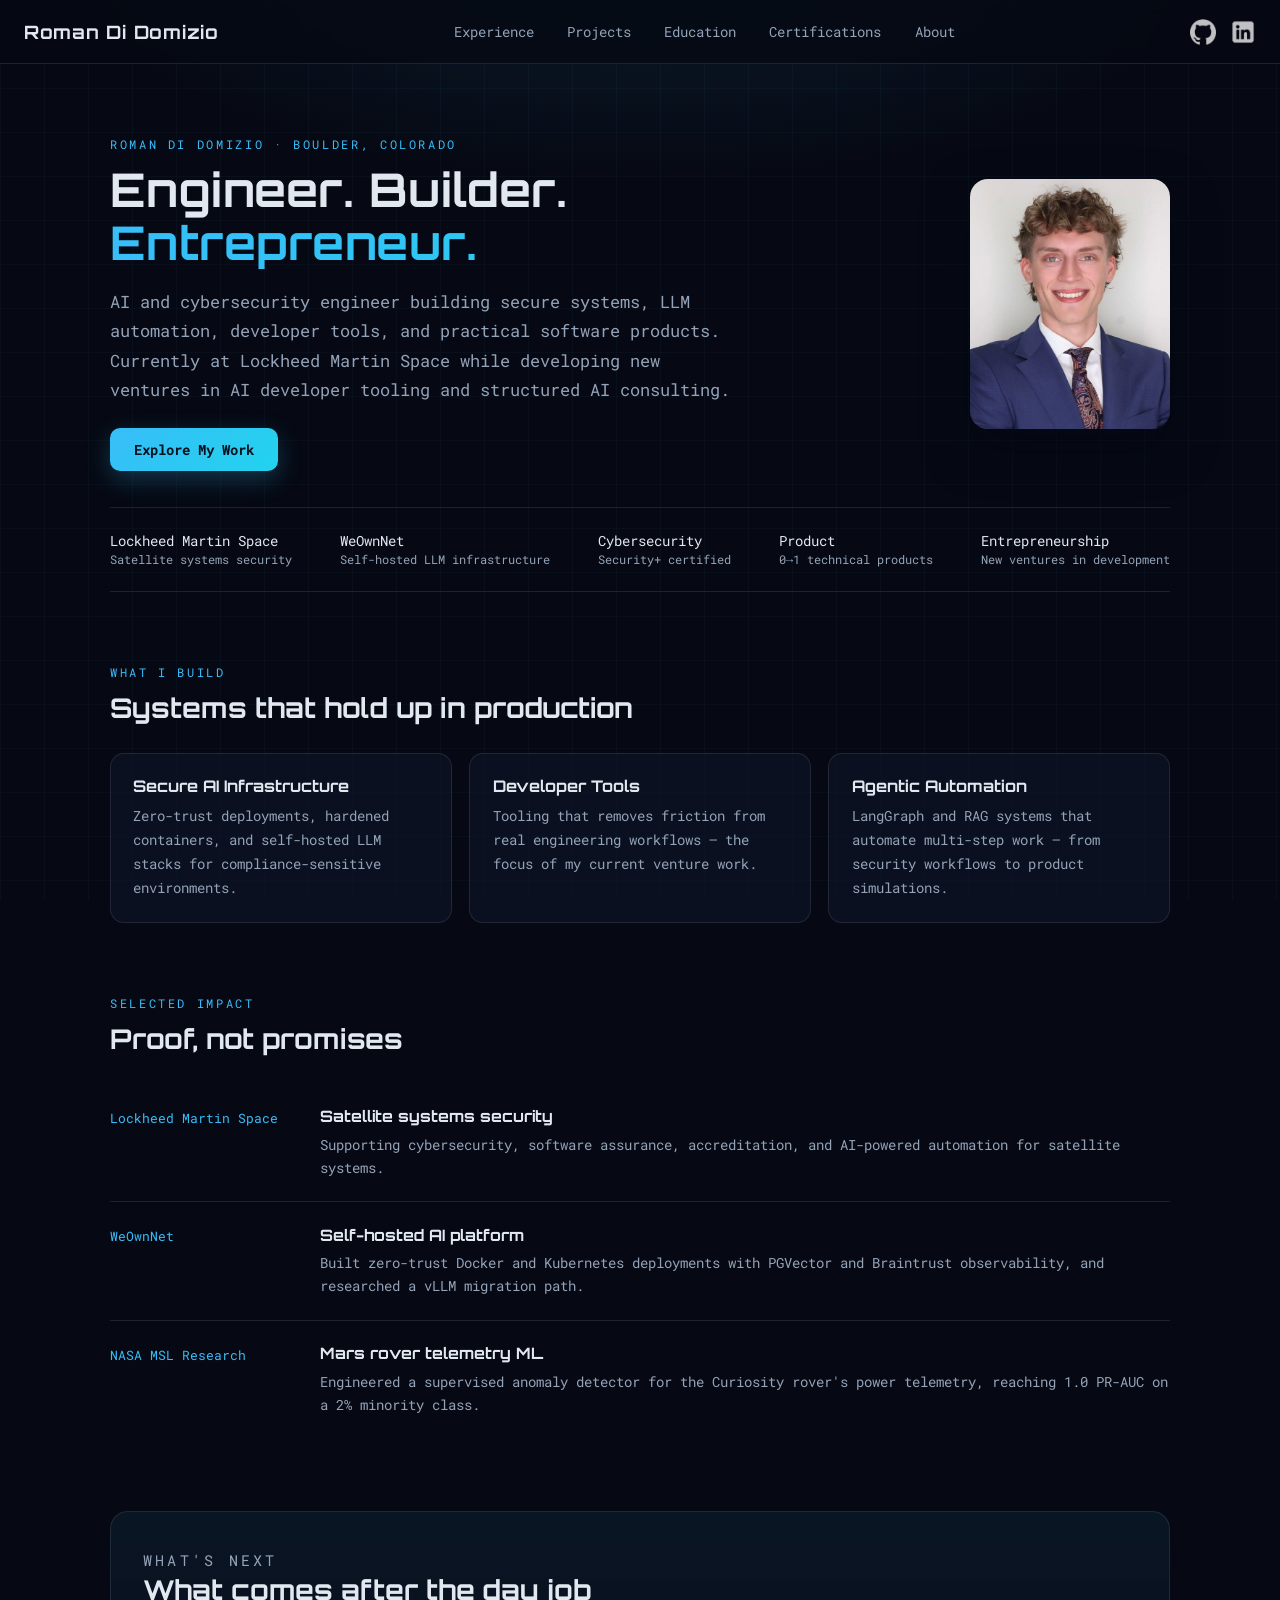
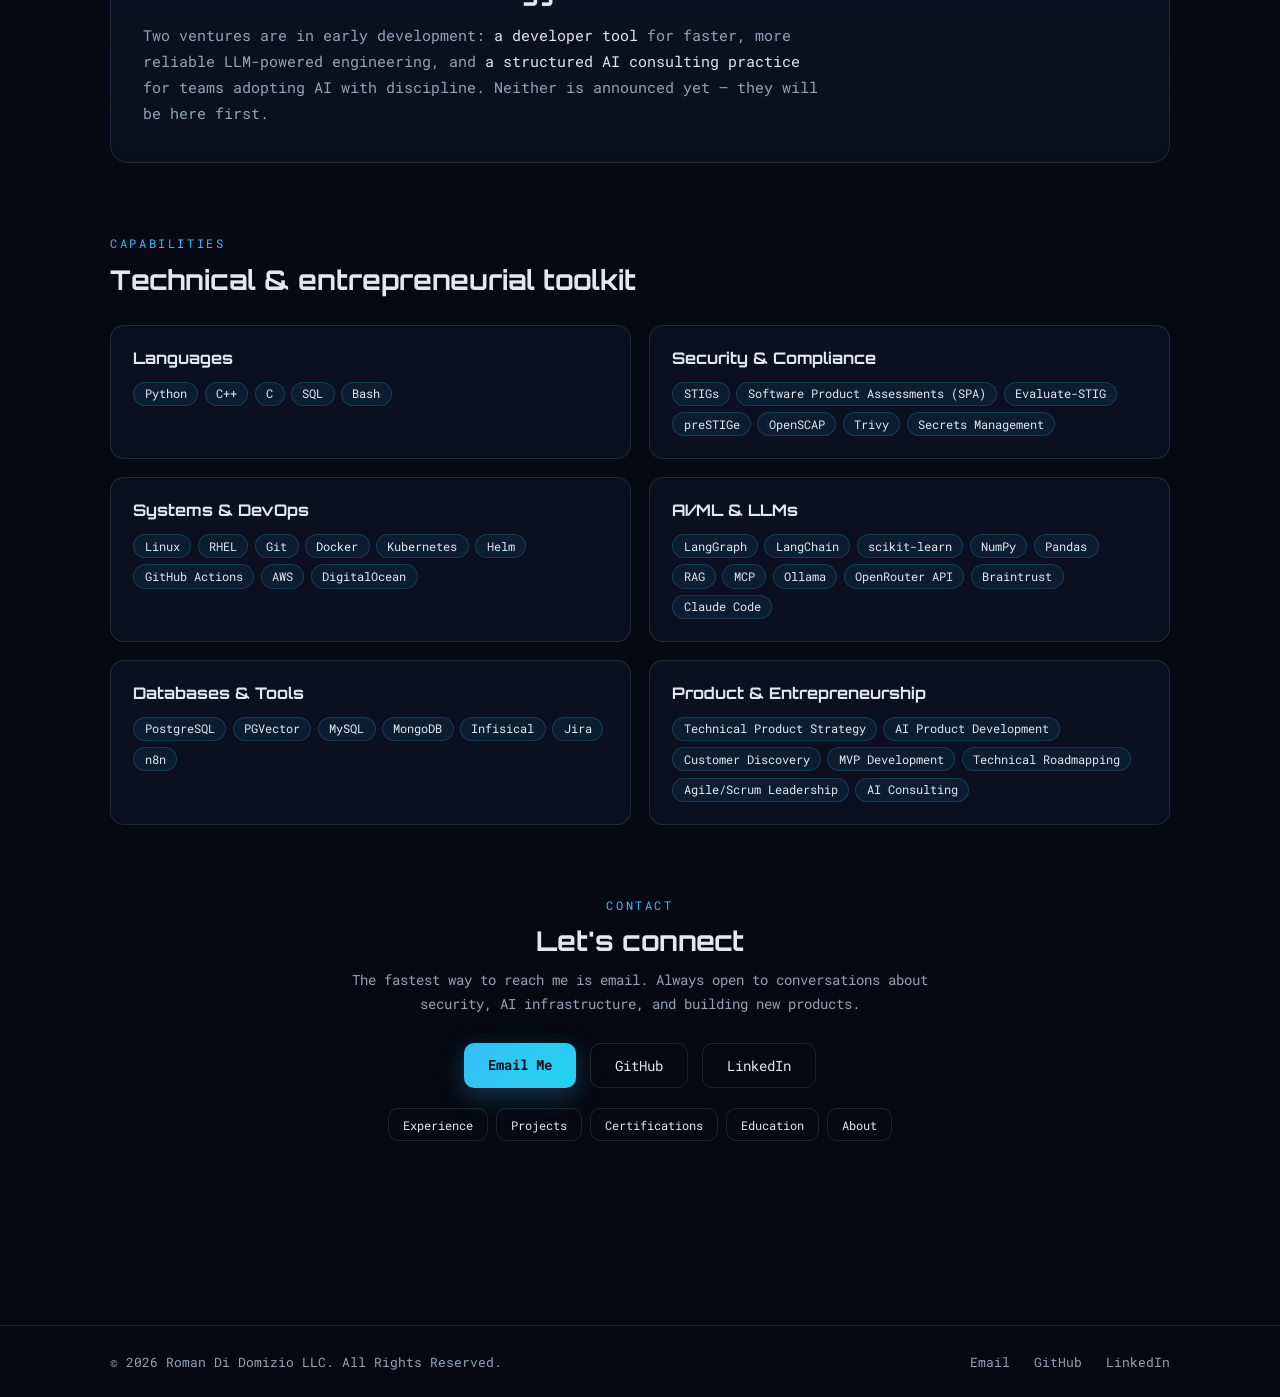
==== commit cefd5964: "Polish: larger cropped headshot, tighter hero spacing, 3-card What I Build, 72px logos, About intro" ====
--- a/index.html
+++ b/index.html
@@ -93,14 +93,6 @@
                     <h3>Agentic Automation</h3>
                     <p>LangGraph and RAG systems that automate multi-step work — from security workflows to product simulations.</p>
                 </div>
-                <div class="hm-card">
-                    <h3>Technical Products</h3>
-                    <p>Full-stack applications taken from idea to shipped MVP — with product thinking to match the engineering.</p>
-                </div>
-                <div class="hm-card">
-                    <h3>Structured AI Solutions</h3>
-                    <p>Methodical AI adoption for teams — scoped, measurable, and grounded in engineering discipline.</p>
-                </div>
             </div>
         </section>
 
--- a/css/site.css
+++ b/css/site.css
@@ -249,6 +249,10 @@
     margin: 4.5rem 0;
 }
 
+.hm-hero + .hm-section {
+    margin-top: 2.5rem;
+}
+
 .hm-section-head {
     margin-bottom: 1.75rem;
 }
@@ -424,8 +428,8 @@
 }
 
 .hm-entry-logo {
-    width: 56px;
-    height: 56px;
+    width: 72px;
+    height: 72px;
     object-fit: contain;
     border-radius: 0;
     background: transparent;
@@ -616,12 +620,12 @@
 
 /* -------------------------- Homepage: hero ------------------------------ */
 .hm-hero {
-    padding: 4.5rem 0 3rem 0;
+    padding: 4.5rem 0 2rem 0;
 }
 
 .hm-hero-grid {
     display: grid;
-    grid-template-columns: minmax(0, 1fr) 160px;
+    grid-template-columns: minmax(0, 1fr) 200px;
     gap: 3rem;
     align-items: center;
 }
@@ -654,10 +658,10 @@
 
 .hm-portrait {
     width: 100%;
-    height: auto;
-    max-height: 220px;
+    height: 250px;
+    max-height: 250px;
     object-fit: cover;
-    object-position: top;
+    object-position: 50% 0%;
     border-radius: 18px;
     border: 0;
     box-shadow: 0 20px 45px rgba(3, 7, 18, 0.55);
@@ -906,7 +910,7 @@
     }
 
     .hm-hero-grid {
-        grid-template-columns: minmax(0, 1fr) 140px;
+        grid-template-columns: minmax(0, 1fr) 170px;
         gap: 2rem;
     }
 
@@ -920,7 +924,7 @@
     }
 
     .hm-portrait {
-        max-height: 200px;
+        max-height: 230px;
     }
 }
 
@@ -948,8 +952,9 @@
     }
 
     .hm-portrait {
-        max-width: 130px;
-        max-height: 160px;
+        max-width: 160px;
+        height: 190px;
+        max-height: 190px;
         order: 1;
         justify-self: center;
     }
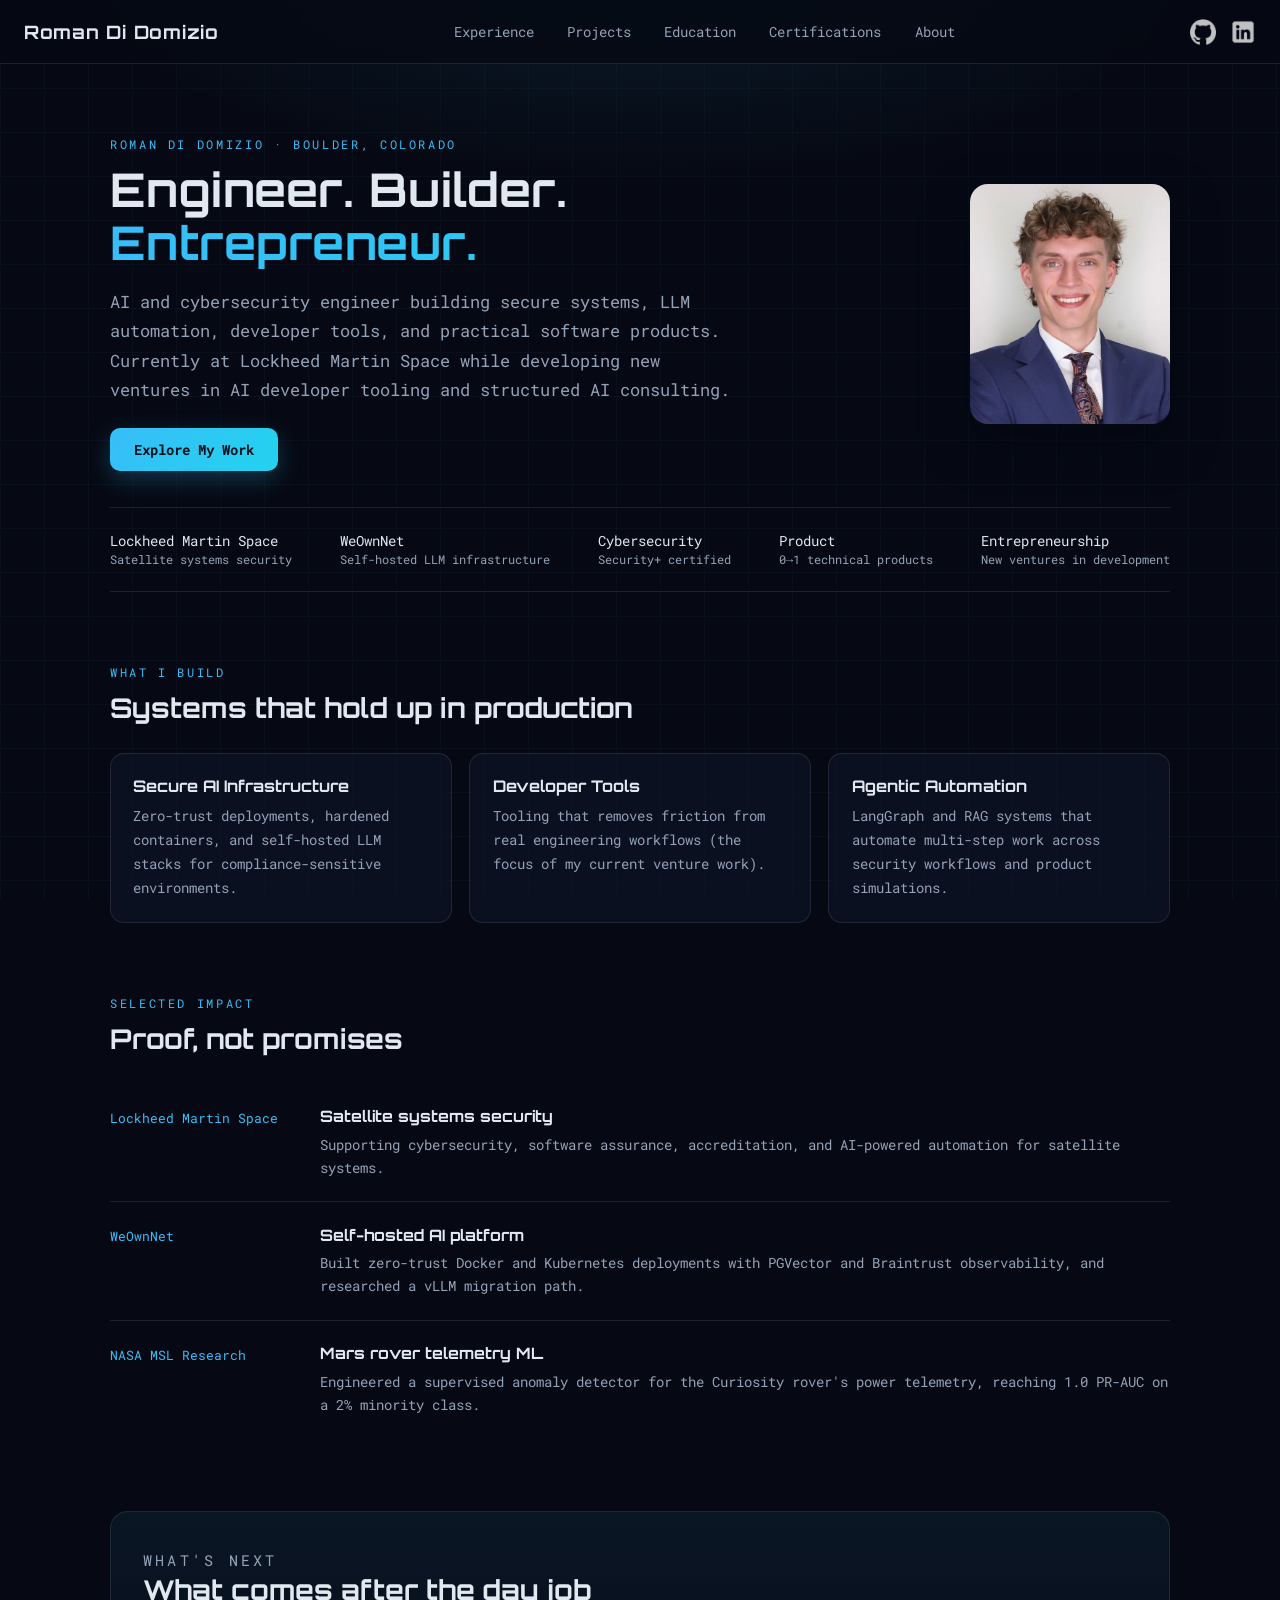
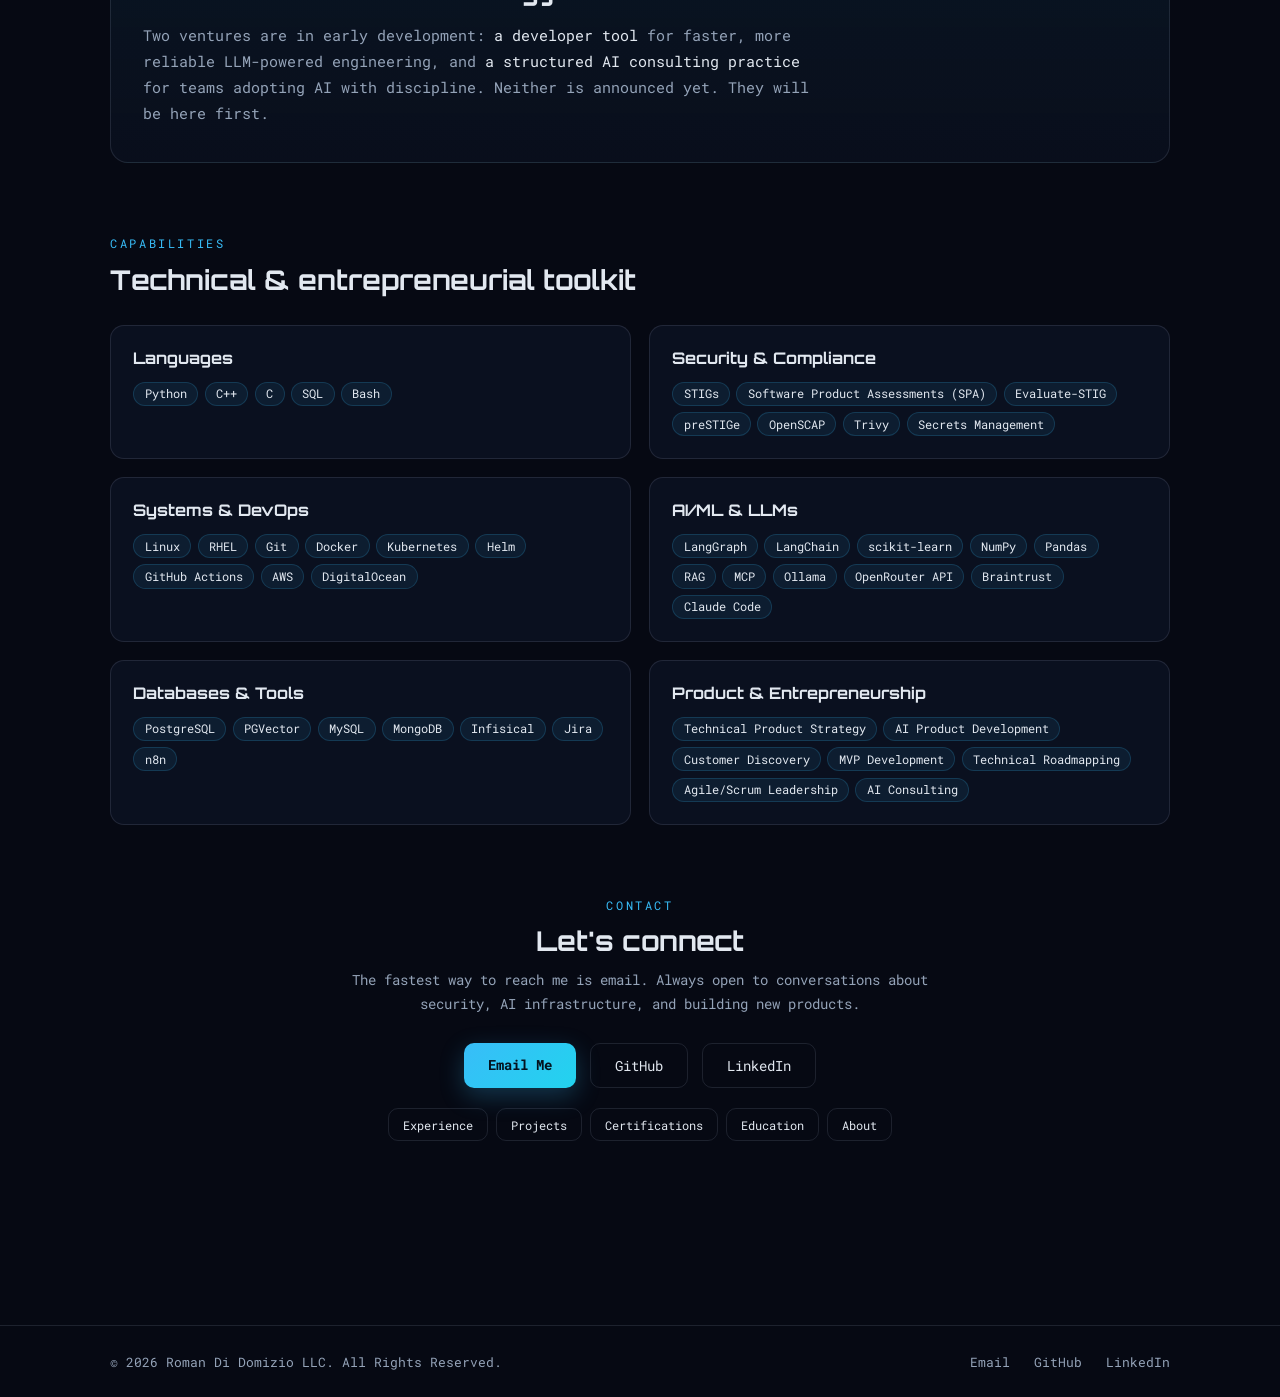
==== commit 0a2cb3e6: "About paragraph rewrite, remove all em-dashes, slightly tighter headshot crop, smaller mobile hero e" ====
--- a/index.html
+++ b/index.html
@@ -1,11 +1,11 @@
 <!DOCTYPE html>
 <html>
 <head id="head">
-    <title>Roman Di Domizio — Engineer. Builder. Entrepreneur.</title>
+    <title>Roman Di Domizio - Engineer. Builder. Entrepreneur.</title>
     <meta charset="utf-8">
     <meta name="viewport" content="width=device-width, initial-scale=1.0">
     <meta name="description" content="AI and cybersecurity engineer building secure systems, LLM automation, developer tools, and practical software products. Currently supporting satellite systems at Lockheed Martin Space while developing new ventures in AI developer tooling and structured AI consulting.">
-    <meta property="og:title" content="Roman Di Domizio — Engineer. Builder. Entrepreneur.">
+    <meta property="og:title" content="Roman Di Domizio - Engineer. Builder. Entrepreneur.">
     <meta property="og:description" content="AI and cybersecurity engineer building secure systems, LLM automation, developer tools, and practical software products. Currently supporting satellite systems at Lockheed Martin Space while developing new ventures in AI developer tooling and structured AI consulting.">
     <meta property="og:type" content="website">
     <meta property="og:url" content="https://romandidomizio.com/">
@@ -87,11 +87,11 @@
                 </div>
                 <div class="hm-card">
                     <h3>Developer Tools</h3>
-                    <p>Tooling that removes friction from real engineering workflows — the focus of my current venture work.</p>
+                    <p>Tooling that removes friction from real engineering workflows (the focus of my current venture work).</p>
                 </div>
                 <div class="hm-card">
                     <h3>Agentic Automation</h3>
-                    <p>LangGraph and RAG systems that automate multi-step work — from security workflows to product simulations.</p>
+                    <p>LangGraph and RAG systems that automate multi-step work across security workflows and product simulations.</p>
                 </div>
             </div>
         </section>
@@ -134,7 +134,7 @@
                     <p class="hm-eyebrow">What's Next</p>
                     <h2 id="next-heading" class="hm-h2">What comes after the day job</h2>
                 </div>
-                <p>Two ventures are in early development: <strong>a developer tool</strong> for faster, more reliable LLM-powered engineering, and <strong>a structured AI consulting practice</strong> for teams adopting AI with discipline. Neither is announced yet — they will be here first.</p>
+                <p>Two ventures are in early development: <strong>a developer tool</strong> for faster, more reliable LLM-powered engineering, and <strong>a structured AI consulting practice</strong> for teams adopting AI with discipline. Neither is announced yet. They will be here first.</p>
             </div>
         </section>
 
--- a/css/site.css
+++ b/css/site.css
@@ -1,5 +1,5 @@
 /* ==========================================================================
-   Site-wide design system — romandidomizio.com
+   Site-wide design system - romandidomizio.com
    One shared stylesheet: tokens, base, header/footer, components, pages.
    ========================================================================== */
 
@@ -658,8 +658,8 @@
 
 .hm-portrait {
     width: 100%;
-    height: 250px;
-    max-height: 250px;
+    height: 240px;
+    max-height: 240px;
     object-fit: cover;
     object-position: 50% 0%;
     border-radius: 18px;
@@ -924,7 +924,7 @@
     }
 
     .hm-portrait {
-        max-height: 230px;
+        max-height: 220px;
     }
 }
 
@@ -946,6 +946,11 @@
         padding-top: 2.5rem;
     }
 
+    .hm-hero .hm-eyebrow {
+        font-size: 0.62rem;
+        letter-spacing: 0.12em;
+    }
+
     .hm-hero-grid {
         grid-template-columns: 1fr;
         gap: 1.25rem;
@@ -953,8 +958,8 @@
 
     .hm-portrait {
         max-width: 160px;
-        height: 190px;
-        max-height: 190px;
+        height: 180px;
+        max-height: 180px;
         order: 1;
         justify-self: center;
     }
